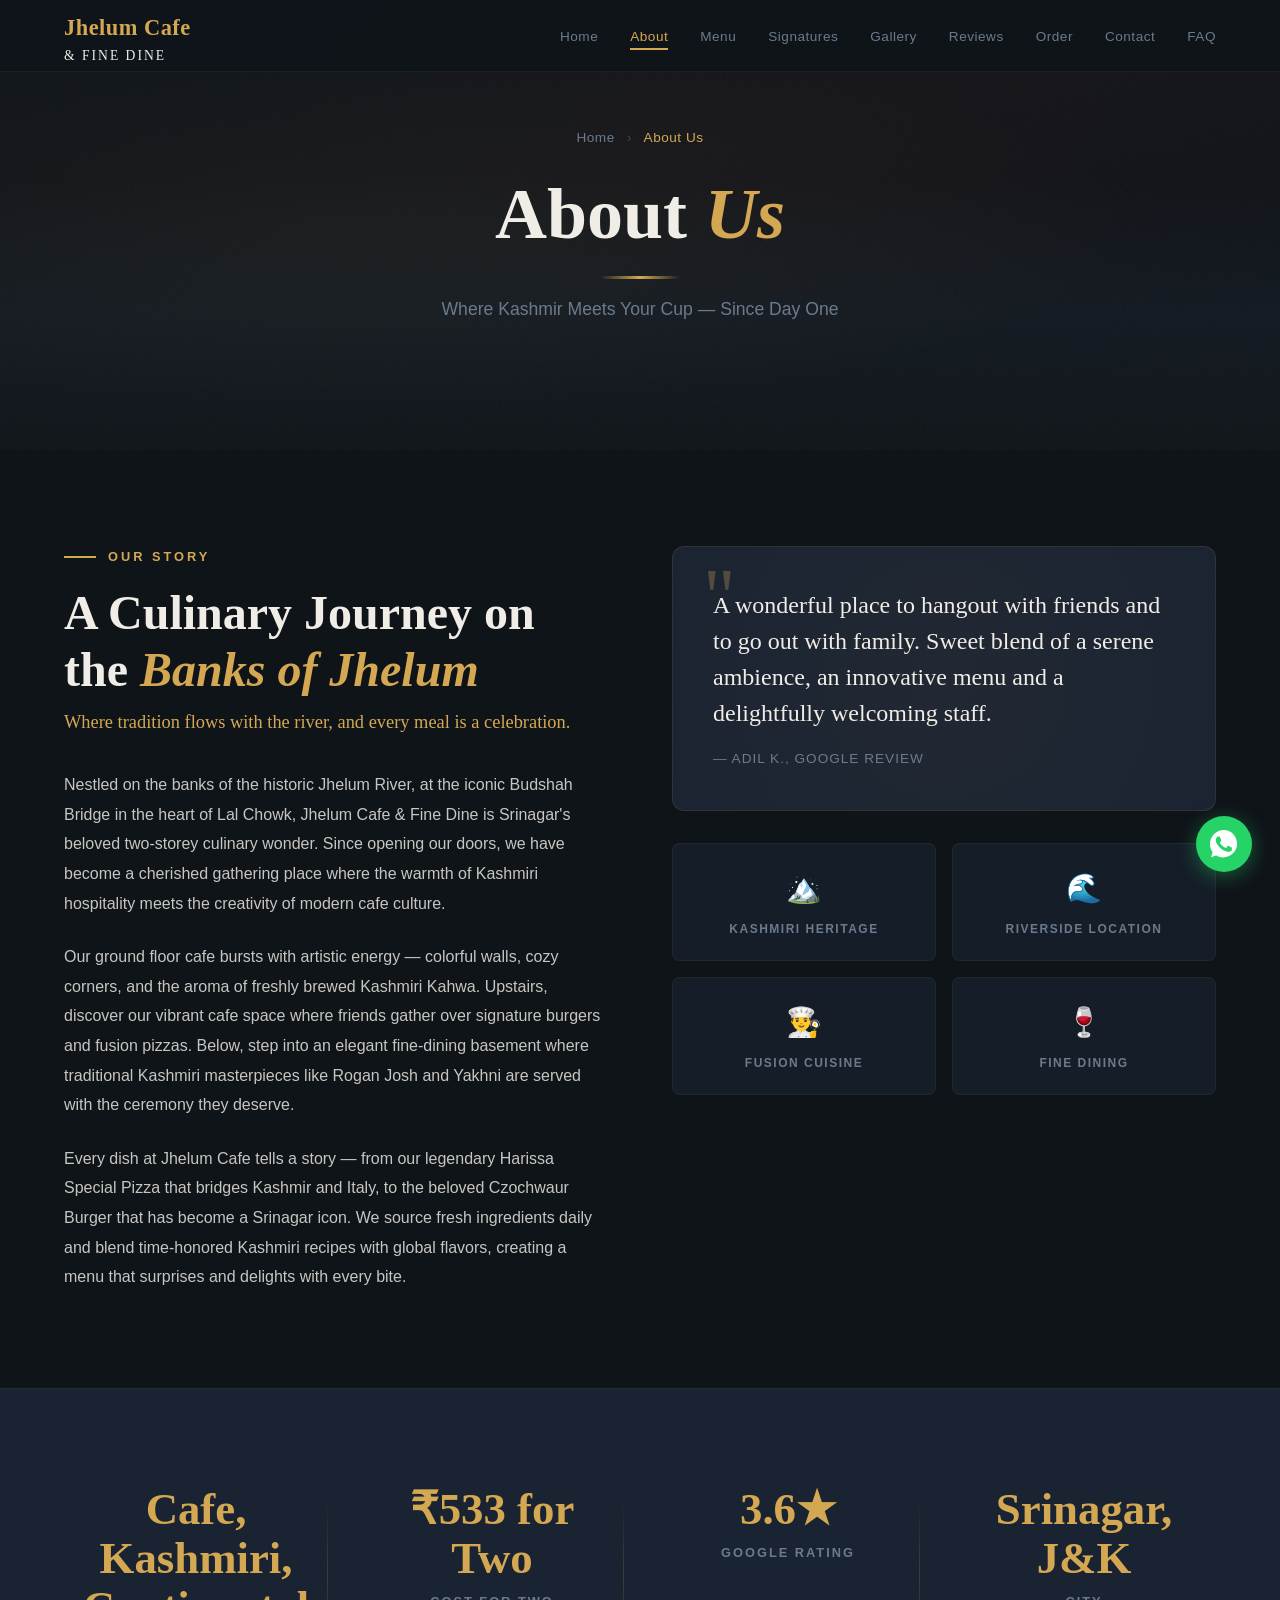
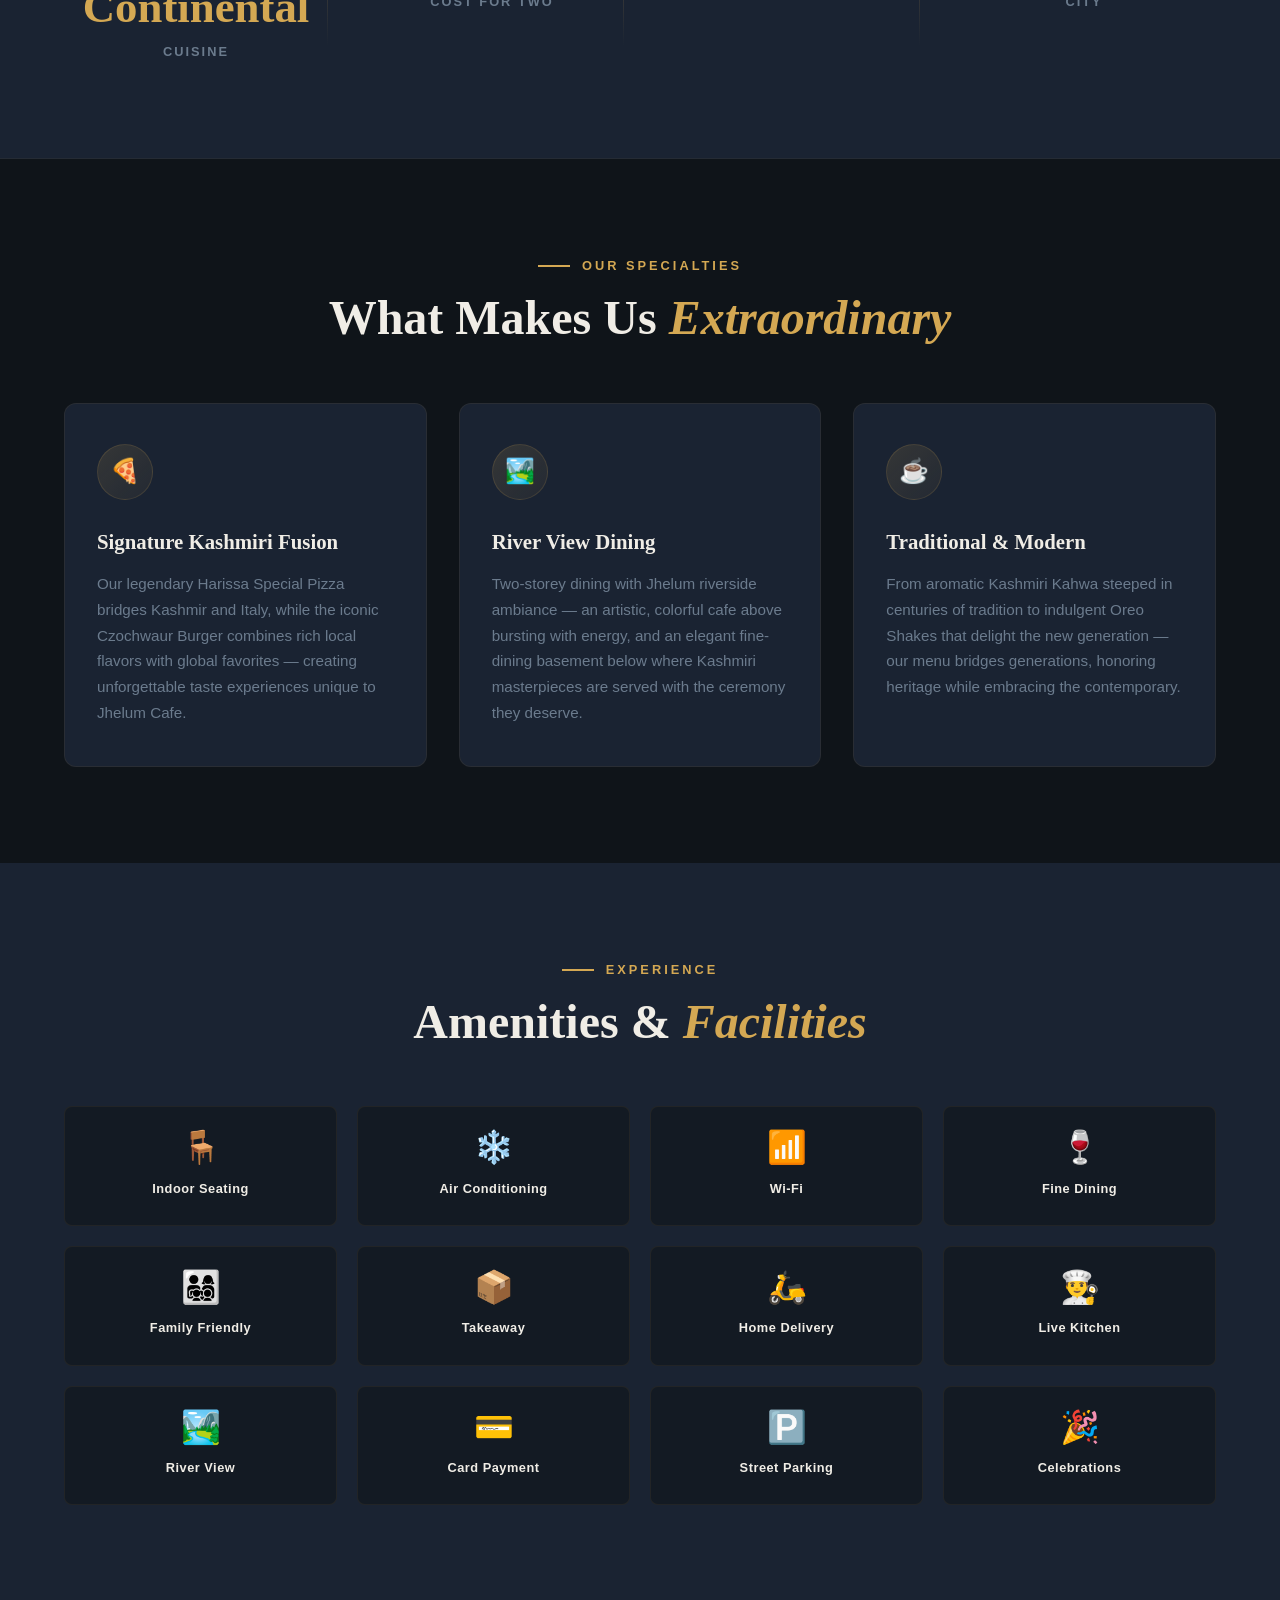
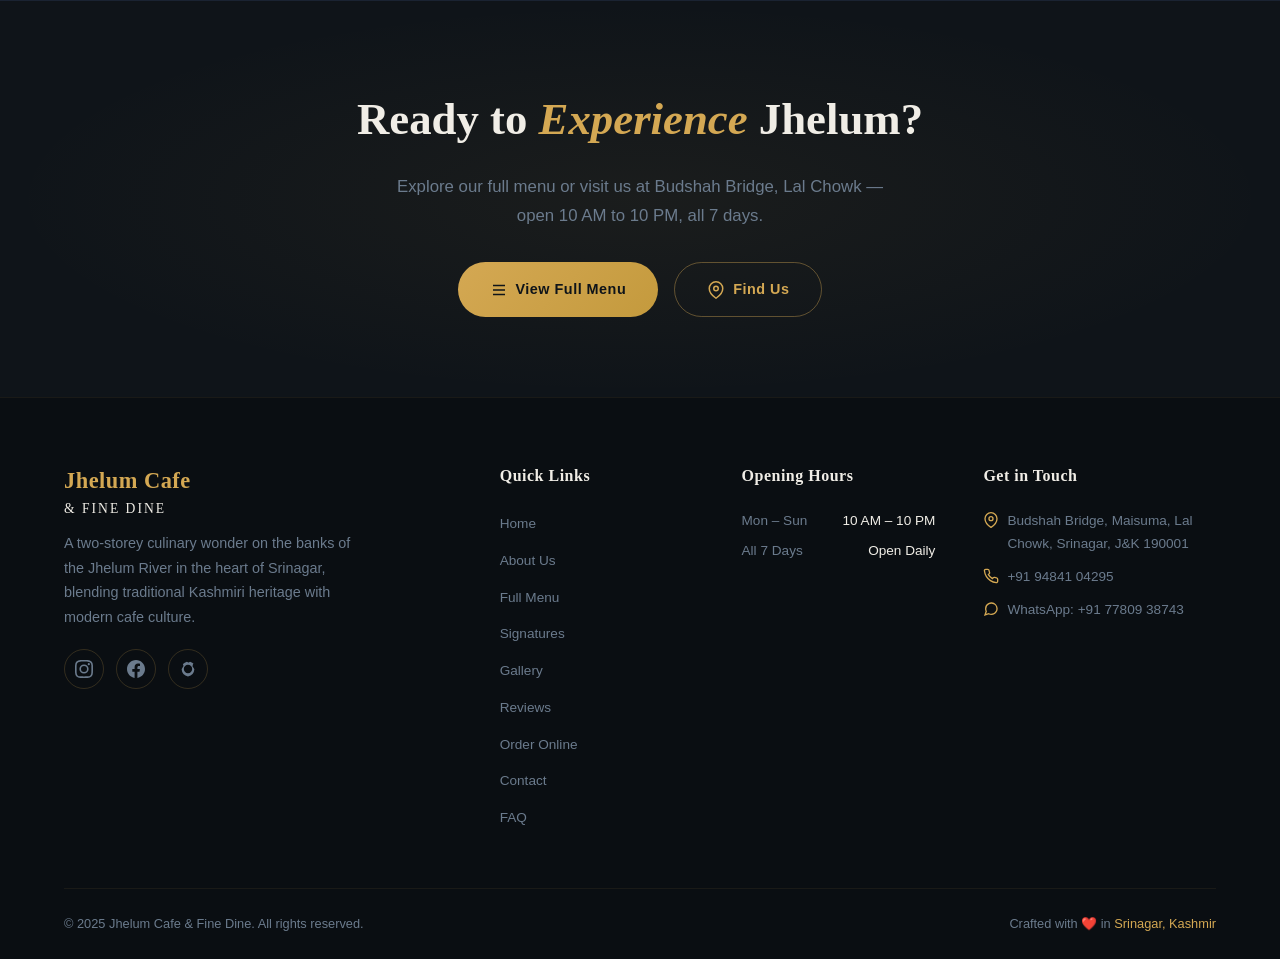
==== about.html @ 5283eeb6 "Remove wave dividers, update testimonials layout, quick info ticker, why-cards backgrounds, brand ic" ====
<!DOCTYPE html>
<html lang="en">
<head>
  <meta charset="UTF-8">
  <meta name="viewport" content="width=device-width, initial-scale=1.0">
  <title>Jhelum Cafe & Fine Dine | About Us | Srinagar</title>
  <meta name="description" content="Discover the story of Jhelum Cafe & Fine Dine — Srinagar's beloved two-storey culinary wonder at Budshah Bridge, blending Kashmiri heritage with modern cafe culture.">
  <meta property="og:title" content="Jhelum Cafe & Fine Dine | About Us | Srinagar">
  <meta property="og:description" content="Discover the story of Jhelum Cafe & Fine Dine — Srinagar's beloved two-storey culinary wonder at Budshah Bridge, blending Kashmiri heritage with modern cafe culture.">
  <meta property="og:type" content="website">
  <link rel="icon" type="image/svg+xml" href="data:image/svg+xml,<svg xmlns='http://www.w3.org/2000/svg' viewBox='0 0 100 100'><text y='.9em' font-size='90'>☕</text></svg>">

  <style>
    /* Global Mobile Scroll & Number Font Patch */
    html, body {
      overflow-x: hidden !important;
      max-width: 100% !important;
      position: relative !important;
    }
    .num-font, .price, .stats-count, .stats-number, .dish-price, .rating-badge .score, .stars, .score {
      font-family: var(--font-body) !important;
      font-variant-numeric: tabular-nums;
      font-weight: 700;
    }

    @import url('https://fonts.googleapis.com/css2?family=Playfair+Display:ital,wght@0,400;0,500;0,600;0,700;0,800;0,900;1,400;1,700&family=Inter:wght@300;400;500;600;700&display=swap');

    /* ─── CSS Variables ─── */
    :root {
      --bg: #0F1419;
      --surface: #1A2332;
      --primary: #D4A853;
      --secondary: #C0392B;
      --text: #F0EDE6;
      --muted: #6B7B8D;
      --font-display: 'Playfair Display', Georgia, serif;
      --font-body: 'Inter', -apple-system, BlinkMacSystemFont, sans-serif;
      --radius: 12px;
      --radius-sm: 8px;
      --shadow: 0 8px 32px rgba(0,0,0,0.35);
      --shadow-lg: 0 16px 64px rgba(0,0,0,0.5);
      --transition: 0.35s cubic-bezier(0.4, 0, 0.2, 1);
      --max-width: 1200px;
    }

    /* ─── Reset ─── */
    *, *::before, *::after { margin: 0; padding: 0; box-sizing: border-box; }
    html { scroll-behavior: smooth; scroll-padding-top: 80px; }
    body {
      font-family: var(--font-body);
      background: var(--bg);
      color: var(--text);
      line-height: 1.7;
      overflow-x: hidden;
      -webkit-font-smoothing: antialiased;
    }
    a { color: var(--primary); text-decoration: none; transition: color var(--transition); }
    a:hover { color: #e6bc6a; }
    img { max-width: 100%; display: block; }

    /* ─── Utility ─── */
    .container { width: 90%; max-width: var(--max-width); margin: 0 auto; }
    .section-label {
      font-family: var(--font-body);
      font-size: 0.8rem;
      font-weight: 600;
      letter-spacing: 3px;
      text-transform: uppercase;
      color: var(--primary);
      margin-bottom: 0.75rem;
      display: flex;
      align-items: center;
      gap: 12px;
    }
    .section-label::before {
      content: '';
      width: 32px;
      height: 2px;
      background: var(--primary);
    }
    .section-title {
      font-family: var(--font-display);
      font-size: clamp(2rem, 4vw, 3rem);
      font-weight: 700;
      line-height: 1.2;
      margin-bottom: 1.25rem;
      color: var(--text);
    }
    .section-title em {
      color: var(--primary);
    }

    /* ─── Scroll Animations ─── */
    .reveal {
      opacity: 0;
      transform: translateY(40px);
      transition: opacity 0.8s cubic-bezier(0.16, 1, 0.3, 1), transform 0.8s cubic-bezier(0.16, 1, 0.3, 1);
    }
    .reveal.visible {
      opacity: 1;
      transform: translateY(0);
    }
    .reveal-delay-1 { transition-delay: 0.1s; }
    .reveal-delay-2 { transition-delay: 0.2s; }
    .reveal-delay-3 { transition-delay: 0.3s; }
    .reveal-delay-4 { transition-delay: 0.4s; }

    /* ═══════════════════════════════════════════
       NAVIGATION
    ═══════════════════════════════════════════ */
    .navbar {
      position: fixed;
      top: 0;
      left: 0;
      right: 0;
      z-index: 1000;
      padding: 0 5%;
      height: 72px;
      display: flex;
      align-items: center;
      justify-content: space-between;
      background: rgba(15, 20, 25, 0.85);
      backdrop-filter: blur(20px);
      -webkit-backdrop-filter: blur(20px);
      border-bottom: 1px solid rgba(212, 168, 83, 0.08);
      transition: background var(--transition), box-shadow var(--transition);
    }
    .navbar.scrolled {
      background: rgba(15, 20, 25, 0.96);
      box-shadow: 0 4px 30px rgba(0,0,0,0.4);
    }
    .nav-logo {
      font-family: var(--font-display);
      font-size: 1.4rem;
      font-weight: 700;
      color: var(--primary);
      letter-spacing: 0.5px;
      white-space: nowrap;
    }
    .nav-logo span { color: var(--text); font-weight: 400; font-size: 0.85rem; display: block; letter-spacing: 2px; text-transform: uppercase; line-height: 1; margin-top: 2px; }
    .nav-links { display: flex; gap: 2rem; align-items: center; list-style: none; }
    .nav-links a {
      font-size: 0.85rem;
      font-weight: 500;
      color: var(--muted);
      letter-spacing: 0.5px;
      position: relative;
      padding: 4px 0;
      transition: color var(--transition);
    }
    .nav-links a::after {
      content: '';
      position: absolute;
      bottom: -2px;
      left: 0;
      width: 0%;
      height: 2px;
      background: var(--primary);
      transition: width var(--transition);
    }
    .nav-links a:hover { color: var(--text); }
    .nav-links a:hover::after { width: 100%; }
    .nav-links a.active { color: var(--primary); }
    .nav-links a.active::after { width: 100%; }

    /* Hamburger */
    .hamburger {
      display: none;
      flex-direction: column;
      gap: 5px;
      cursor: pointer;
      z-index: 1100;
      background: none;
      border: none;
      padding: 8px;
    }
    .hamburger span {
      width: 26px;
      height: 2px;
      background: var(--text);
      border-radius: 2px;
      transition: var(--transition);
      transform-origin: center;
    }
    .hamburger.open span:nth-child(1) { transform: rotate(45deg) translate(5px, 5px); }
    .hamburger.open span:nth-child(2) { opacity: 0; }
    .hamburger.open span:nth-child(3) { transform: rotate(-45deg) translate(5px, -5px); }

    /* Mobile Overlay Menu */
    .mobile-menu-overlay {
      position: fixed;
      top: 0;
      left: 0;
      width: 100%;
      height: 100%;
      background: rgba(15, 20, 25, 0.98);
      z-index: 1050;
      display: flex;
      align-items: center;
      justify-content: center;
      opacity: 0;
      visibility: hidden;
      transition: opacity 0.4s ease, visibility 0.4s ease;
    }
    .mobile-menu-overlay.open { opacity: 1; visibility: visible; }
    .mobile-menu-overlay nav { text-align: center; }
    .mobile-menu-overlay nav a {
      display: block;
      font-family: var(--font-display);
      font-size: 1.6rem;
      color: var(--muted);
      padding: 0.75rem 0;
      transition: color var(--transition), transform var(--transition);
    }
    .mobile-menu-overlay nav a:hover,
    .mobile-menu-overlay nav a.active { color: var(--primary); transform: translateX(8px); }

    @media (max-width: 1024px) {
      .nav-links { display: none; }
      .hamburger { display: flex; }
    }

    /* ═══════════════════════════════════════════
       HERO
    ═══════════════════════════════════════════ */
    .hero {
      position: relative;
      height: 50vh;
      min-height: 360px;
      display: flex;
      align-items: center;
      justify-content: center;
      text-align: center;
      overflow: hidden;
    }
    .hero::before {
      content: '';
      position: absolute;
      inset: 0;
      background:
        radial-gradient(ellipse at 30% 50%, rgba(212,168,83,0.06) 0%, transparent 60%),
        radial-gradient(ellipse at 70% 20%, rgba(192,57,43,0.04) 0%, transparent 50%),
        linear-gradient(180deg, var(--bg) 0%, #0d1117 40%, #111820 70%, var(--bg) 100%);
      z-index: 1;
    }
    /* Animated grain */
    .hero::after {
      content: '';
      position: absolute;
      inset: 0;
      background-image: url("data:image/svg+xml,%3Csvg viewBox='0 0 256 256' xmlns='http://www.w3.org/2000/svg'%3E%3Cfilter id='n'%3E%3CfeTurbulence type='fractalNoise' baseFrequency='0.9' numOctaves='4' stitchTiles='stitch'/%3E%3C/filter%3E%3Crect width='100%25' height='100%25' filter='url(%23n)' opacity='0.04'/%3E%3C/svg%3E");
      z-index: 2;
      pointer-events: none;
    }
    .hero-content {
      position: relative;
      z-index: 3;
    }
    .hero-breadcrumb {
      font-size: 0.85rem;
      color: var(--muted);
      margin-bottom: 1.5rem;
      letter-spacing: 0.5px;
    }
    .hero-breadcrumb a { color: var(--muted); }
    .hero-breadcrumb a:hover { color: var(--primary); }
    .hero-breadcrumb .sep { margin: 0 0.5rem; color: rgba(107,123,141,0.5); }
    .hero-breadcrumb .current { color: var(--primary); }
    .hero h1 {
      font-family: var(--font-display);
      font-size: clamp(2.5rem, 6vw, 4.5rem);
      font-weight: 700;
      line-height: 1.15;
      margin-bottom: 1rem;
    }
    .hero h1 em {
      color: var(--primary);
    }
    .hero-sub {
      font-size: 1.1rem;
      color: var(--muted);
      max-width: 540px;
      margin: 0 auto;
      font-weight: 300;
    }
    /* Decorative gold line under hero heading */
    .hero-line {
      width: 80px;
      height: 3px;
      background: linear-gradient(90deg, transparent, var(--primary), transparent);
      margin: 1.25rem auto 1rem;
      border-radius: 2px;
    }

    /* ═══════════════════════════════════════════
       WAVE DIVIDER
    ═══════════════════════════════════════════ */
    

    /* ═══════════════════════════════════════════
       OUR STORY
    ═══════════════════════════════════════════ */
    .story-section {
      padding: 6rem 0;
      background: var(--bg);
    }
    .story-grid {
      display: grid;
      grid-template-columns: 1fr 1fr;
      gap: 4rem;
      align-items: start;
    }
    .story-left { position: relative; }
    .story-left .section-label { margin-bottom: 1rem; }
    .story-left .section-title { margin-bottom: 0.5rem; }
    .story-tagline {
      font-family: var(--font-display);
      font-size: 1.15rem;
      color: var(--primary);
      margin-bottom: 2rem;
      opacity: 0.9;
    }
    .story-paragraphs p {
      color: rgba(240, 237, 230, 0.82);
      font-size: 1rem;
      line-height: 1.85;
      margin-bottom: 1.5rem;
    }
    .story-paragraphs p:last-child { margin-bottom: 0; }
    .story-right {
      position: relative;
    }
    .story-visual {
      background: var(--surface);
      border-radius: var(--radius);
      padding: 2.5rem;
      border: 1px solid rgba(212,168,83,0.12);
      position: relative;
      overflow: hidden;
    }
    .story-visual::before {
      content: '';
      position: absolute;
      top: -50%;
      right: -50%;
      width: 200%;
      height: 200%;
      background: radial-gradient(circle, rgba(212,168,83,0.04) 0%, transparent 60%);
      pointer-events: none;
    }
    .story-visual-quote {
      font-family: var(--font-display);
      font-size: 1.5rem;
      line-height: 1.5;
      color: var(--text);
      position: relative;
      z-index: 1;
      margin-bottom: 1rem;
    }
    .story-visual-quote::before {
      content: '"';
      font-family: var(--font-display);
      font-size: 5rem;
      color: var(--primary);
      opacity: 0.3;
      position: absolute;
      top: -30px;
      left: -10px;
      line-height: 1;
    }
    .story-visual-attr {
      font-size: 0.85rem;
      color: var(--muted);
      letter-spacing: 1px;
      text-transform: uppercase;
      position: relative;
      z-index: 1;
    }
    /* Floating decorative elements */
    .story-deco {
      width: 100%;
      margin-top: 2rem;
      display: grid;
      grid-template-columns: 1fr 1fr;
      gap: 1rem;
    }
    .story-deco-card {
      background: rgba(26,35,50,0.6);
      border: 1px solid rgba(212,168,83,0.08);
      border-radius: var(--radius-sm);
      padding: 1.25rem;
      text-align: center;
      transition: border-color var(--transition), transform var(--transition);
    }
    .story-deco-card:hover {
      border-color: rgba(212,168,83,0.25);
      transform: translateY(-3px);
    }
    .story-deco-card .icon { font-size: 1.8rem; margin-bottom: 0.4rem; }
    .story-deco-card .label {
      font-size: 0.75rem;
      color: var(--muted);
      text-transform: uppercase;
      letter-spacing: 1.5px;
      font-weight: 600;
    }

    @media (max-width: 768px) {
      .story-grid { grid-template-columns: 1fr; gap: 2.5rem; }
    }

    /* ═══════════════════════════════════════════
       STATS ROW
    ═══════════════════════════════════════════ */
    .stats-section {
      padding: 4rem 0;
      background: var(--surface);
      border-top: 1px solid rgba(212,168,83,0.06);
      border-bottom: 1px solid rgba(212,168,83,0.06);
    }
    .stats-grid {
      display: grid;
      grid-template-columns: repeat(4, 1fr);
      gap: 2rem;
    }
    .stat-card {
      text-align: center;
      padding: 2rem 1rem;
      position: relative;
    }
    .stat-card:not(:last-child)::after {
      content: '';
      position: absolute;
      right: 0;
      top: 20%;
      height: 60%;
      width: 1px;
      background: linear-gradient(180deg, transparent, rgba(212,168,83,0.2), transparent);
    }
    .stat-value {
      font-family: var(--font-display);
      font-size: clamp(2rem, 4vw, 2.8rem);
      font-weight: 700;
      color: var(--primary);
      line-height: 1.1;
      margin-bottom: 0.5rem;
    }
    .stat-label {
      font-size: 0.8rem;
      color: var(--muted);
      text-transform: uppercase;
      letter-spacing: 2px;
      font-weight: 600;
    }

    @media (max-width: 768px) {
      .stats-grid { grid-template-columns: repeat(2, 1fr); gap: 1.5rem; }
      .stat-card:nth-child(2)::after { display: none; }
      .stat-card:nth-child(even)::after { display: none; }
    }
    @media (max-width: 400px) {
      .stats-grid { grid-template-columns: 1fr 1fr; }
    }

    /* ═══════════════════════════════════════════
       SPECIALTIES
    ═══════════════════════════════════════════ */
    .specialties-section {
      padding: 6rem 0;
      background: var(--bg);
    }
    .specialties-header {
      text-align: center;
      margin-bottom: 3.5rem;
    }
    .specialties-grid {
      display: grid;
      grid-template-columns: repeat(3, 1fr);
      gap: 2rem;
    }
    .specialty-card {
      background: var(--surface);
      border: 1px solid rgba(212,168,83,0.08);
      border-radius: var(--radius);
      padding: 2.5rem 2rem;
      position: relative;
      overflow: hidden;
      transition: transform var(--transition), border-color var(--transition), box-shadow var(--transition);
    }
    .specialty-card::before {
      content: '';
      position: absolute;
      top: 0;
      left: 0;
      right: 0;
      height: 3px;
      background: linear-gradient(90deg, var(--primary), var(--secondary));
      opacity: 0;
      transition: opacity var(--transition);
    }
    .specialty-card:hover {
      transform: translateY(-6px);
      border-color: rgba(212,168,83,0.2);
      box-shadow: var(--shadow);
    }
    .specialty-card:hover::before { opacity: 1; }
    .specialty-icon {
      width: 56px;
      height: 56px;
      border-radius: 50%;
      background: linear-gradient(135deg, rgba(212,168,83,0.15), rgba(212,168,83,0.05));
      display: flex;
      align-items: center;
      justify-content: center;
      font-size: 1.5rem;
      margin-bottom: 1.5rem;
      border: 1px solid rgba(212,168,83,0.15);
    }
    .specialty-card h3 {
      font-family: var(--font-display);
      font-size: 1.3rem;
      font-weight: 600;
      margin-bottom: 0.75rem;
      color: var(--text);
    }
    .specialty-card p {
      font-size: 0.95rem;
      color: var(--muted);
      line-height: 1.7;
    }

    @media (max-width: 768px) {
      .specialties-grid { grid-template-columns: 1fr; gap: 1.5rem; }
    }

    /* ═══════════════════════════════════════════
       AMENITIES
    ═══════════════════════════════════════════ */
    .amenities-section {
      padding: 6rem 0;
      background: var(--surface);
    }
    .amenities-header {
      text-align: center;
      margin-bottom: 3.5rem;
    }
    .amenities-grid {
      display: grid;
      grid-template-columns: repeat(4, 1fr);
      gap: 1.25rem;
    }
    .amenity-tile {
      background: rgba(15, 20, 25, 0.6);
      border: 1px solid rgba(212,168,83,0.08);
      border-radius: var(--radius-sm);
      padding: 1.5rem 1rem;
      text-align: center;
      transition: transform var(--transition), border-color var(--transition), background var(--transition);
      cursor: default;
    }
    .amenity-tile:hover {
      transform: translateY(-4px);
      border-color: rgba(212,168,83,0.25);
      background: rgba(15, 20, 25, 0.85);
    }
    .amenity-icon {
      font-size: 2rem;
      margin-bottom: 0.65rem;
      display: block;
      line-height: 1;
    }
    .amenity-label {
      font-size: 0.8rem;
      font-weight: 600;
      color: var(--text);
      letter-spacing: 0.5px;
    }

    @media (max-width: 768px) {
      .amenities-grid { grid-template-columns: repeat(3, 1fr); gap: 1rem; }
    }
    @media (max-width: 480px) {
      .amenities-grid { grid-template-columns: repeat(2, 1fr); }
    }

    /* ═══════════════════════════════════════════
       CTA BANNER
    ═══════════════════════════════════════════ */
    .cta-section {
      padding: 5rem 0;
      background: var(--bg);
      text-align: center;
      position: relative;
      overflow: hidden;
    }
    .cta-section::before {
      content: '';
      position: absolute;
      inset: 0;
      background: radial-gradient(ellipse at center, rgba(212,168,83,0.06), transparent 70%);
      pointer-events: none;
    }
    .cta-content {
      position: relative;
      z-index: 1;
    }
    .cta-content h2 {
      font-family: var(--font-display);
      font-size: clamp(1.8rem, 4vw, 2.8rem);
      font-weight: 700;
      margin-bottom: 1rem;
    }
    .cta-content h2 em { color: var(--primary); }
    .cta-content p {
      color: var(--muted);
      font-size: 1.05rem;
      max-width: 520px;
      margin: 0 auto 2rem;
    }
    .cta-buttons { display: flex; gap: 1rem; justify-content: center; flex-wrap: wrap; }
    .btn {
      display: inline-flex;
      align-items: center;
      gap: 8px;
      padding: 14px 32px;
      border-radius: 60px;
      font-family: var(--font-body);
      font-size: 0.9rem;
      font-weight: 600;
      letter-spacing: 0.5px;
      cursor: pointer;
      border: none;
      transition: all var(--transition);
      text-decoration: none;
    }
    .btn-primary {
      background: linear-gradient(135deg, var(--primary), #c49a3d);
      color: var(--bg);
    }
    .btn-primary:hover {
      transform: translateY(-2px);
      box-shadow: 0 8px 25px rgba(212,168,83,0.35);
      color: var(--bg);
    }
    .btn-outline {
      background: transparent;
      color: var(--primary);
      border: 1.5px solid rgba(212,168,83,0.4);
    }
    .btn-outline:hover {
      background: rgba(212,168,83,0.1);
      border-color: var(--primary);
      transform: translateY(-2px);
    }

    /* ═══════════════════════════════════════════
       FOOTER
    ═══════════════════════════════════════════ */
    .footer {
      background: #0a0e12;
      border-top: 1px solid rgba(212,168,83,0.08);
      padding: 4rem 0 1.5rem;
    }
    .footer-grid {
      display: grid;
      grid-template-columns: 2fr 1fr 1fr 1.2fr;
      gap: 3rem;
      margin-bottom: 3rem;
    }
    .footer-brand .nav-logo { margin-bottom: 1rem; display: inline-block; }
    .footer-brand p {
      font-size: 0.9rem;
      color: var(--muted);
      line-height: 1.7;
      max-width: 300px;
      margin-bottom: 1.25rem;
    }
    .footer-socials { display: flex; gap: 0.75rem; }
    .footer-socials a {
      width: 40px;
      height: 40px;
      border-radius: 50%;
      border: 1px solid rgba(212,168,83,0.2);
      display: flex;
      align-items: center;
      justify-content: center;
      color: var(--muted);
      font-size: 1.1rem;
      transition: all var(--transition);
    }
    .footer-socials a:hover {
      background: var(--primary);
      color: var(--bg);
      border-color: var(--primary);
      transform: translateY(-3px);
    }
    .footer h4 {
      font-family: var(--font-display);
      font-size: 1rem;
      font-weight: 600;
      margin-bottom: 1.25rem;
      color: var(--text);
      letter-spacing: 0.5px;
    }
    .footer-links { list-style: none; }
    .footer-links li { margin-bottom: 0.6rem; }
    .footer-links a {
      font-size: 0.85rem;
      color: var(--muted);
      transition: color var(--transition), transform var(--transition);
      display: inline-block;
    }
    .footer-links a:hover { color: var(--primary); transform: translateX(4px); }
    .footer-hours li {
      font-size: 0.85rem;
      color: var(--muted);
      margin-bottom: 0.4rem;
      display: flex;
      justify-content: space-between;
    }
    .footer-hours li span:last-child { color: var(--text); }
    .footer-contact-info p {
      font-size: 0.85rem;
      color: var(--muted);
      margin-bottom: 0.6rem;
      display: flex;
      align-items: flex-start;
      gap: 8px;
    }
    .footer-contact-info p svg { flex-shrink: 0; margin-top: 3px; }
    .footer-bottom {
      border-top: 1px solid rgba(212,168,83,0.08);
      padding-top: 1.5rem;
      display: flex;
      align-items: center;
      justify-content: space-between;
      flex-wrap: wrap;
      gap: 1rem;
    }
    .footer-bottom p {
      font-size: 0.8rem;
      color: var(--muted);
    }
    .footer-bottom p a { color: var(--primary); }

    @media (max-width: 768px) {
      .footer-grid { grid-template-columns: 1fr 1fr; }
    }
    @media (max-width: 480px) {
      .footer-grid { grid-template-columns: 1fr; }
    }

    /* ═══════════════════════════════════════════
       FLOATING ELEMENTS
    ═══════════════════════════════════════════ */
    /* WhatsApp */
    .whatsapp-float {
      position: fixed;
      bottom: 28px;
      right: 28px;
      z-index: 900;
      width: 56px;
      height: 56px;
      border-radius: 50%;
      background: #25D366;
      display: flex;
      align-items: center;
      justify-content: center;
      box-shadow: 0 4px 20px rgba(37,211,102,0.4);
      transition: transform var(--transition), box-shadow var(--transition);
      animation: waPulse 2s infinite;
    }
    .whatsapp-float:hover {
      transform: scale(1.1);
      box-shadow: 0 6px 30px rgba(37,211,102,0.5);
    }
    .whatsapp-float svg { width: 28px; height: 28px; fill: #fff; }
    @keyframes waPulse {
      0%, 100% { box-shadow: 0 4px 20px rgba(37,211,102,0.4); }
      50% { box-shadow: 0 4px 20px rgba(37,211,102,0.4), 0 0 0 12px rgba(37,211,102,0.1); }
    }

    /* Back to Top */
    .back-to-top {
      position: fixed;
      bottom: 28px;
      left: 28px;
      z-index: 900;
      width: 48px;
      height: 48px;
      border-radius: 50%;
      background: var(--primary);
      color: var(--bg);
      display: flex;
      align-items: center;
      justify-content: center;
      cursor: pointer;
      border: none;
      box-shadow: 0 4px 16px rgba(212,168,83,0.3);
      opacity: 0;
      visibility: hidden;
      transform: translateY(20px);
      transition: all var(--transition);
    }
    .back-to-top.show {
      opacity: 1;
      visibility: visible;
      transform: translateY(0);
    }
    .back-to-top:hover {
      transform: translateY(-3px);
      box-shadow: 0 6px 24px rgba(212,168,83,0.45);
    }

    /* ═══════════════════════════════════════════
       MOBILE BOTTOM NAV
    ═══════════════════════════════════════════ */
    .mobile-bottom-nav {
      display: none;
      position: fixed;
      bottom: 0;
      left: 0;
      right: 0;
      z-index: 950;
      background: rgba(10, 14, 18, 0.97);
      backdrop-filter: blur(20px);
      -webkit-backdrop-filter: blur(20px);
      border-top: 1px solid rgba(212,168,83,0.1);
      padding: 8px 0 calc(8px + env(safe-area-inset-bottom));
    }
    .mobile-bottom-nav ul {
      display: flex;
      justify-content: space-around;
      align-items: center;
      list-style: none;
    }
    .mobile-bottom-nav a {
      display: flex;
      flex-direction: column;
      align-items: center;
      gap: 3px;
      font-size: 0.65rem;
      font-weight: 600;
      color: var(--muted);
      text-transform: uppercase;
      letter-spacing: 0.5px;
      padding: 4px 8px;
      transition: color var(--transition);
    }
    .mobile-bottom-nav a svg { width: 22px; height: 22px; }
    .mobile-bottom-nav a:hover,
    .mobile-bottom-nav a.active { color: var(--primary); }

    @media (max-width: 768px) {
      .mobile-bottom-nav { display: block; }
      .whatsapp-float { bottom: 85px; right: 20px; width: 50px; height: 50px; }
      .back-to-top { bottom: 85px; left: 20px; width: 42px; height: 42px; }
      body { padding-bottom: 70px; }
      .footer { padding-bottom: 5rem; }
    }

    /* ═══════════════════════════════════════════
       COUNTER ANIMATION
    ═══════════════════════════════════════════ */
    .stat-value[data-animated="true"] {
      transition: none;
    }
  </style>
</head>
<body>

  <!-- ═══ NAVBAR ═══ -->
  <header class="navbar" id="navbar">
    <a href="index.html" class="nav-logo">
      Jhelum Cafe
      <span>& Fine Dine</span>
    </a>
    <ul class="nav-links">
      <li><a href="index.html">Home</a></li>
      <li><a href="about.html" class="active">About</a></li>
      <li><a href="menu.html">Menu</a></li>
      <li><a href="signatures.html">Signatures</a></li>
      <li><a href="gallery.html">Gallery</a></li>
      <li><a href="reviews.html">Reviews</a></li>
      <li><a href="order.html">Order</a></li>
      <li><a href="contact.html">Contact</a></li>
      <li><a href="faq.html">FAQ</a></li>
    </ul>
    <button class="hamburger" id="hamburger" aria-label="Toggle menu">
      <span></span><span></span><span></span>
    </button>
  </header>

  <!-- ═══ MOBILE OVERLAY MENU ═══ -->
  <div class="mobile-menu-overlay" id="mobileMenu">
    <nav>
      <a href="index.html">Home</a>
      <a href="about.html" class="active">About</a>
      <a href="menu.html">Menu</a>
      <a href="signatures.html">Signatures</a>
      <a href="gallery.html">Gallery</a>
      <a href="reviews.html">Reviews</a>
      <a href="order.html">Order</a>
      <a href="contact.html">Contact</a>
      <a href="faq.html">FAQ</a>
    </nav>
  </div>

  <!-- ═══ HERO ═══ -->
  <section class="hero">
    <div class="hero-content">
      <nav class="hero-breadcrumb">
        <a href="index.html">Home</a>
        <span class="sep">›</span>
        <span class="current">About Us</span>
      </nav>
      <h1 class="reveal">About <em>Us</em></h1>
      <div class="hero-line reveal reveal-delay-1"></div>
      <p class="hero-sub reveal reveal-delay-2">Where Kashmir Meets Your Cup — Since Day One</p>
    </div>
  </section>

  <!-- ═══ WAVE DIVIDER ═══ -->
  

  <!-- ═══ OUR STORY ═══ -->
  <section class="story-section">
    <div class="container">
      <div class="story-grid">
        <div class="story-left">
          <div class="section-label reveal">Our Story</div>
          <h2 class="section-title reveal reveal-delay-1">A Culinary Journey on the <em>Banks of Jhelum</em></h2>
          <p class="story-tagline reveal reveal-delay-2">Where tradition flows with the river, and every meal is a celebration.</p>
          <div class="story-paragraphs">
            <p class="reveal reveal-delay-2">Nestled on the banks of the historic Jhelum River, at the iconic Budshah Bridge in the heart of Lal Chowk, Jhelum Cafe & Fine Dine is Srinagar's beloved two-storey culinary wonder. Since opening our doors, we have become a cherished gathering place where the warmth of Kashmiri hospitality meets the creativity of modern cafe culture.</p>
            <p class="reveal reveal-delay-3">Our ground floor cafe bursts with artistic energy — colorful walls, cozy corners, and the aroma of freshly brewed Kashmiri Kahwa. Upstairs, discover our vibrant cafe space where friends gather over signature burgers and fusion pizzas. Below, step into an elegant fine-dining basement where traditional Kashmiri masterpieces like Rogan Josh and Yakhni are served with the ceremony they deserve.</p>
            <p class="reveal reveal-delay-4">Every dish at Jhelum Cafe tells a story — from our legendary Harissa Special Pizza that bridges Kashmir and Italy, to the beloved Czochwaur Burger that has become a Srinagar icon. We source fresh ingredients daily and blend time-honored Kashmiri recipes with global flavors, creating a menu that surprises and delights with every bite.</p>
          </div>
        </div>
        <div class="story-right">
          <div class="story-visual reveal">
            <p class="story-visual-quote">A wonderful place to hangout with friends and to go out with family. Sweet blend of a serene ambience, an innovative menu and a delightfully welcoming staff.</p>
            <p class="story-visual-attr">— Adil K., Google Review</p>
          </div>
          <div class="story-deco reveal reveal-delay-2">
            <div class="story-deco-card">
              <div class="icon">🏔️</div>
              <div class="label">Kashmiri Heritage</div>
            </div>
            <div class="story-deco-card">
              <div class="icon">🌊</div>
              <div class="label">Riverside Location</div>
            </div>
            <div class="story-deco-card">
              <div class="icon">👨‍🍳</div>
              <div class="label">Fusion Cuisine</div>
            </div>
            <div class="story-deco-card">
              <div class="icon">🍷</div>
              <div class="label">Fine Dining</div>
            </div>
          </div>
        </div>
      </div>
    </div>
  </section>

  <!-- ═══ WAVE DIVIDER ═══ -->
  

  <!-- ═══ STATS ═══ -->
  <section class="stats-section">
    <div class="container">
      <div class="stats-grid">
        <div class="stat-card reveal">
          <div class="stat-value" data-target="cuisine">Cafe, Kashmiri, Continental</div>
          <div class="stat-label">Cuisine</div>
        </div>
        <div class="stat-card reveal reveal-delay-1">
          <div class="stat-value" data-target="600" data-prefix="₹" data-suffix=" for Two">₹600 for Two</div>
          <div class="stat-label">Cost for Two</div>
        </div>
        <div class="stat-card reveal reveal-delay-2">
          <div class="stat-value" data-target="4.0" data-suffix="★">4.0★</div>
          <div class="stat-label">Google Rating</div>
        </div>
        <div class="stat-card reveal reveal-delay-3">
          <div class="stat-value" data-target="location">Srinagar, J&K</div>
          <div class="stat-label">City</div>
        </div>
      </div>
    </div>
  </section>

  <!-- ═══ WAVE DIVIDER ═══ -->
  

  <!-- ═══ SPECIALTIES ═══ -->
  <section class="specialties-section">
    <div class="container">
      <div class="specialties-header">
        <div class="section-label reveal" style="justify-content:center;">Our Specialties</div>
        <h2 class="section-title reveal reveal-delay-1">What Makes Us <em>Extraordinary</em></h2>
      </div>
      <div class="specialties-grid">
        <div class="specialty-card reveal">
          <div class="specialty-icon">🍕</div>
          <h3>Signature Kashmiri Fusion</h3>
          <p>Our legendary Harissa Special Pizza bridges Kashmir and Italy, while the iconic Czochwaur Burger combines rich local flavors with global favorites — creating unforgettable taste experiences unique to Jhelum Cafe.</p>
        </div>
        <div class="specialty-card reveal reveal-delay-1">
          <div class="specialty-icon">🏞️</div>
          <h3>River View Dining</h3>
          <p>Two-storey dining with Jhelum riverside ambiance — an artistic, colorful cafe above bursting with energy, and an elegant fine-dining basement below where Kashmiri masterpieces are served with the ceremony they deserve.</p>
        </div>
        <div class="specialty-card reveal reveal-delay-2">
          <div class="specialty-icon">☕</div>
          <h3>Traditional & Modern</h3>
          <p>From aromatic Kashmiri Kahwa steeped in centuries of tradition to indulgent Oreo Shakes that delight the new generation — our menu bridges generations, honoring heritage while embracing the contemporary.</p>
        </div>
      </div>
    </div>
  </section>

  <!-- ═══ WAVE DIVIDER ═══ -->
  

  <!-- ═══ AMENITIES ═══ -->
  <section class="amenities-section">
    <div class="container">
      <div class="amenities-header">
        <div class="section-label reveal" style="justify-content:center;">Experience</div>
        <h2 class="section-title reveal reveal-delay-1">Amenities & <em>Facilities</em></h2>
      </div>
      <div class="amenities-grid">
        <div class="amenity-tile reveal">
          <span class="amenity-icon">🪑</span>
          <span class="amenity-label">Indoor Seating</span>
        </div>
        <div class="amenity-tile reveal reveal-delay-1">
          <span class="amenity-icon">❄️</span>
          <span class="amenity-label">Air Conditioning</span>
        </div>
        <div class="amenity-tile reveal reveal-delay-2">
          <span class="amenity-icon">📶</span>
          <span class="amenity-label">Wi-Fi</span>
        </div>
        <div class="amenity-tile reveal reveal-delay-3">
          <span class="amenity-icon">🍷</span>
          <span class="amenity-label">Fine Dining</span>
        </div>
        <div class="amenity-tile reveal">
          <span class="amenity-icon">👨‍👩‍👧‍👦</span>
          <span class="amenity-label">Family Friendly</span>
        </div>
        <div class="amenity-tile reveal reveal-delay-1">
          <span class="amenity-icon">📦</span>
          <span class="amenity-label">Takeaway</span>
        </div>
        <div class="amenity-tile reveal reveal-delay-2">
          <span class="amenity-icon">🛵</span>
          <span class="amenity-label">Home Delivery</span>
        </div>
        <div class="amenity-tile reveal reveal-delay-3">
          <span class="amenity-icon">👨‍🍳</span>
          <span class="amenity-label">Live Kitchen</span>
        </div>
        <div class="amenity-tile reveal">
          <span class="amenity-icon">🏞️</span>
          <span class="amenity-label">River View</span>
        </div>
        <div class="amenity-tile reveal reveal-delay-1">
          <span class="amenity-icon">💳</span>
          <span class="amenity-label">Card Payment</span>
        </div>
        <div class="amenity-tile reveal reveal-delay-2">
          <span class="amenity-icon">🅿️</span>
          <span class="amenity-label">Street Parking</span>
        </div>
        <div class="amenity-tile reveal reveal-delay-3">
          <span class="amenity-icon">🎉</span>
          <span class="amenity-label">Celebrations</span>
        </div>
      </div>
    </div>
  </section>

  <!-- ═══ WAVE DIVIDER ═══ -->
  

  <!-- ═══ CTA BANNER ═══ -->
  <section class="cta-section">
    <div class="container cta-content">
      <h2 class="reveal">Ready to <em>Experience</em> Jhelum?</h2>
      <p class="reveal reveal-delay-1">Explore our full menu or visit us at Budshah Bridge, Lal Chowk — open 10 AM to 10 PM, all 7 days.</p>
      <div class="cta-buttons reveal reveal-delay-2">
        <a href="menu.html" class="btn btn-primary">
          <svg width="18" height="18" fill="none" stroke="currentColor" stroke-width="2" viewBox="0 0 24 24"><path d="M4 6h16M4 12h16M4 18h16"/></svg>
          View Full Menu
        </a>
        <a href="contact.html" class="btn btn-outline">
          <svg width="18" height="18" fill="none" stroke="currentColor" stroke-width="2" viewBox="0 0 24 24"><path d="M21 10c0 7-9 13-9 13s-9-6-9-13a9 9 0 0118 0z"/><circle cx="12" cy="10" r="3"/></svg>
          Find Us
        </a>
      </div>
    </div>
  </section>

  <!-- ═══ FOOTER ═══ -->
  <footer class="footer">
    <div class="container">
      <div class="footer-grid">
        <!-- Brand -->
        <div class="footer-brand">
          <a href="index.html" class="nav-logo">
            Jhelum Cafe
            <span>& Fine Dine</span>
          </a>
          <p>A two-storey culinary wonder on the banks of the Jhelum River in the heart of Srinagar, blending traditional Kashmiri heritage with modern cafe culture.</p>
          <div class="footer-socials">
            <a href="https://www.instagram.com/jhelumcafe/" target="_blank" rel="noopener" aria-label="Instagram">
              <svg width="18" height="18" fill="currentColor" viewBox="0 0 24 24"><path d="M12 2.163c3.204 0 3.584.012 4.85.07 3.252.148 4.771 1.691 4.919 4.919.058 1.265.069 1.645.069 4.849 0 3.205-.012 3.584-.069 4.849-.149 3.225-1.664 4.771-4.919 4.919-1.266.058-1.644.07-4.85.07-3.204 0-3.584-.012-4.849-.07-3.26-.149-4.771-1.699-4.919-4.92-.058-1.265-.07-1.644-.07-4.849 0-3.204.013-3.583.07-4.849.149-3.227 1.664-4.771 4.919-4.919 1.266-.057 1.645-.069 4.849-.069zM12 0C8.741 0 8.333.014 7.053.072 2.695.272.273 2.69.073 7.052.014 8.333 0 8.741 0 12c0 3.259.014 3.668.072 4.948.2 4.358 2.618 6.78 6.98 6.98C8.333 23.986 8.741 24 12 24c3.259 0 3.668-.014 4.948-.072 4.354-.2 6.782-2.618 6.979-6.98.059-1.28.073-1.689.073-4.948 0-3.259-.014-3.667-.072-4.947-.196-4.354-2.617-6.78-6.979-6.98C15.668.014 15.259 0 12 0zm0 5.838a6.162 6.162 0 100 12.324 6.162 6.162 0 000-12.324zM12 16a4 4 0 110-8 4 4 0 010 8zm6.406-11.845a1.44 1.44 0 100 2.881 1.44 1.44 0 000-2.881z"/></svg>
            </a>
            <a href="https://www.facebook.com/jhelumcafe" target="_blank" rel="noopener" aria-label="Facebook">
              <svg width="18" height="18" fill="currentColor" viewBox="0 0 24 24"><path d="M24 12.073c0-6.627-5.373-12-12-12s-12 5.373-12 12c0 5.99 4.388 10.954 10.125 11.854v-8.385H7.078v-3.47h3.047V9.43c0-3.007 1.792-4.669 4.533-4.669 1.312 0 2.686.235 2.686.235v2.953H15.83c-1.491 0-1.956.925-1.956 1.874v2.25h3.328l-.532 3.47h-2.796v8.385C19.612 23.027 24 18.062 24 12.073z"/></svg>
            </a>
            <a href="https://www.zomato.com/srinagar/jhelum-cafe-fine-dine-lal-chowk/order" target="_blank" rel="noopener" aria-label="Zomato">
              <svg width="18" height="18" fill="currentColor" viewBox="0 0 24 24"><path d="M19.54 5.08a10.61 10.61 0 0 0-4.07-2.5 2 2 0 0 0-1.89.28l-.63.47a.5.5 0 0 1-.6 0l-.63-.47a2 2 0 0 0-1.89-.28 10.61 10.61 0 0 0-4.07 2.5 1.5 1.5 0 0 0-.25 1.72l.47.78a.5.5 0 0 1 0 .52L3.5 12.27A10.84 10.84 0 0 0 12 22a10.84 10.84 0 0 0 8.5-9.73l-2.48-4.07a.5.5 0 0 1 0-.52l.47-.78a1.5 1.5 0 0 0-.25-1.72zm-7.54 12.5a5.58 5.58 0 0 1-5.58-5.58A5.58 5.58 0 0 1 12 6.42a5.58 5.58 0 0 1 5.58 5.58 5.58 5.58 0 0 1-5.58 5.58z"/></svg>
            </a>
          </div>
        </div>
        <!-- Quick Links -->
        <div>
          <h4>Quick Links</h4>
          <ul class="footer-links">
            <li><a href="index.html">Home</a></li>
            <li><a href="about.html">About Us</a></li>
            <li><a href="menu.html">Full Menu</a></li>
            <li><a href="signatures.html">Signatures</a></li>
            <li><a href="gallery.html">Gallery</a></li>
            <li><a href="reviews.html">Reviews</a></li>
            <li><a href="order.html">Order Online</a></li>
            <li><a href="contact.html">Contact</a></li>
            <li><a href="faq.html">FAQ</a></li>
          </ul>
        </div>
        <!-- Hours -->
        <div>
          <h4>Opening Hours</h4>
          <ul class="footer-hours footer-links">
            <li><span>Mon – Sun</span><span>10 AM – 10 PM</span></li>
            <li><span>All 7 Days</span><span>Open Daily</span></li>
          </ul>
        </div>
        <!-- Contact -->
        <div class="footer-contact-info">
          <h4>Get in Touch</h4>
          <p>
            <svg width="16" height="16" fill="none" stroke="var(--primary)" stroke-width="2" viewBox="0 0 24 24"><path d="M21 10c0 7-9 13-9 13s-9-6-9-13a9 9 0 0118 0z"/><circle cx="12" cy="10" r="3"/></svg>
            Budshah Bridge, Maisuma, Lal Chowk, Srinagar, J&K 190001
          </p>
          <p>
            <svg width="16" height="16" fill="none" stroke="var(--primary)" stroke-width="2" viewBox="0 0 24 24"><path d="M22 16.92v3a2 2 0 01-2.18 2 19.79 19.79 0 01-8.63-3.07 19.5 19.5 0 01-6-6 19.79 19.79 0 01-3.07-8.67A2 2 0 014.11 2h3a2 2 0 012 1.72 12.84 12.84 0 00.7 2.81 2 2 0 01-.45 2.11L8.09 9.91a16 16 0 006 6l1.27-1.27a2 2 0 012.11-.45 12.84 12.84 0 002.81.7A2 2 0 0122 16.92z"/></svg>
            <a href="tel:+919484104295" style="color:var(--muted);">+91 94841 04295</a>
          </p>
          <p>
            <svg width="16" height="16" fill="none" stroke="var(--primary)" stroke-width="2" viewBox="0 0 24 24"><path d="M21 11.5a8.38 8.38 0 01-.9 3.8 8.5 8.5 0 01-7.6 4.7 8.38 8.38 0 01-3.8-.9L3 21l1.9-5.7a8.38 8.38 0 01-.9-3.8 8.5 8.5 0 014.7-7.6 8.38 8.38 0 013.8-.9h.5a8.48 8.48 0 018 8v.5z"/></svg>
            <a href="https://wa.me/917780938743?text=Hi%20Jhelum%20Cafe!%20👋" style="color:var(--muted);">WhatsApp: +91 77809 38743</a>
          </p>
        </div>
      </div>
      <div class="footer-bottom">
        <p>© 2025 Jhelum Cafe & Fine Dine. All rights reserved.</p>
        <p>Crafted with ❤️ in <a href="https://www.google.com/maps/place/Srinagar" target="_blank">Srinagar, Kashmir</a></p>
      </div>
    </div>
  </footer>

  <!-- ═══ FLOATING WHATSAPP ═══ -->
  <a href="https://wa.me/917780938743?text=Hi%20Jhelum%20Cafe!%20👋" target="_blank" rel="noopener" class="whatsapp-float" aria-label="Chat on WhatsApp">
    <svg viewBox="0 0 32 32"><path d="M16.004 0h-.008C7.174 0 0 7.176 0 16.004c0 3.5 1.132 6.738 3.052 9.372L1.054 31.1l5.918-1.956a15.926 15.926 0 008.032 2.164h.008C23.828 31.308 31 24.128 31 16.004S24.828 0 16.004 0zm9.294 22.606c-.39 1.1-1.932 2.014-3.164 2.28-.844.18-1.946.324-5.656-1.216-4.746-1.97-7.8-6.788-8.036-7.104-.228-.316-1.892-2.52-1.892-4.808s1.196-3.41 1.62-3.876c.424-.466.924-.582 1.232-.582.308 0 .616.004.884.016.284.012.664-.108 1.04.792.39.932 1.324 3.228 1.44 3.46.116.232.192.504.038.82-.154.316-.232.512-.46.788-.228.276-.48.616-.684.828-.228.232-.464.484-.2.948.264.466 1.176 1.94 2.524 3.144 1.736 1.548 3.2 2.028 3.652 2.252.452.224.716.188.98-.116.264-.304 1.132-1.316 1.432-1.768.3-.452.6-.376 1.012-.224.412.152 2.612 1.232 3.06 1.456.448.224.748.336.86.524.112.188.112 1.084-.278 2.186z"/></svg>
  </a>

  <!-- ═══ BACK TO TOP ═══ -->
  <button class="back-to-top" id="backToTop" aria-label="Back to top">
    <svg width="22" height="22" fill="none" stroke="currentColor" stroke-width="2.5" stroke-linecap="round" stroke-linejoin="round" viewBox="0 0 24 24"><polyline points="18 15 12 9 6 15"/></svg>
  </button>

  <!-- ═══ MOBILE BOTTOM NAV ═══ -->
  <nav class="mobile-bottom-nav">
    <ul>
      <li>
        <a href="index.html">
          <svg fill="none" stroke="currentColor" stroke-width="2" viewBox="0 0 24 24"><path d="M3 9l9-7 9 7v11a2 2 0 01-2 2H5a2 2 0 01-2-2z"/><polyline points="9 22 9 12 15 12 15 22"/></svg>
          Home
        </a>
      </li>
      <li>
        <a href="menu.html">
          <svg fill="none" stroke="currentColor" stroke-width="2" viewBox="0 0 24 24"><path d="M4 6h16M4 12h16M4 18h16"/></svg>
          Menu
        </a>
      </li>
      <li>
        <a href="contact.html">
          <svg fill="none" stroke="currentColor" stroke-width="2" viewBox="0 0 24 24"><path d="M21 10c0 7-9 13-9 13s-9-6-9-13a9 9 0 0118 0z"/><circle cx="12" cy="10" r="3"/></svg>
          Reserve
        </a>
      </li>
      <li>
        <a href="tel:+919484104295">
          <svg fill="none" stroke="currentColor" stroke-width="2" viewBox="0 0 24 24"><path d="M22 16.92v3a2 2 0 01-2.18 2 19.79 19.79 0 01-8.63-3.07 19.5 19.5 0 01-6-6 19.79 19.79 0 01-3.07-8.67A2 2 0 014.11 2h3a2 2 0 012 1.72 12.84 12.84 0 00.7 2.81 2 2 0 01-.45 2.11L8.09 9.91a16 16 0 006 6l1.27-1.27a2 2 0 012.11-.45 12.84 12.84 0 002.81.7A2 2 0 0122 16.92z"/></svg>
          Call
        </a>
      </li>
      <li>
        <a href="https://wa.me/917780938743?text=Hi%20Jhelum%20Cafe!%20👋" target="_blank" rel="noopener" style="color:#25D366;">
          <svg fill="currentColor" viewBox="0 0 24 24"><path d="M12.031 1C5.999 1 1.102 5.897 1.102 11.929a10.856 10.856 0 001.47 5.458L1 23l5.758-1.514a10.9 10.9 0 005.273 1.352h.005c6.03 0 10.929-4.897 10.929-10.929S18.064 1 12.031 1zm6.35 15.43c-.268.752-1.556 1.438-2.148 1.53-.56.088-1.27.124-2.05-.13a18.67 18.67 0 01-1.858-.687c-3.267-1.41-5.398-4.696-5.562-4.914-.164-.218-1.34-1.782-1.34-3.4s.848-2.412 1.15-2.742c.3-.33.656-.412.874-.412s.436.004.628.012c.202.008.472-.076.74.564.274.668.934 2.28 1.018 2.444.082.164.138.358.028.578-.11.218-.164.354-.33.546-.164.192-.346.428-.494.576-.164.164-.336.342-.144.672.192.33.856 1.412 1.838 2.288 1.262 1.126 2.326 1.474 2.656 1.64.33.164.522.136.714-.082.192-.218.826-.96 1.046-1.29.22-.33.44-.274.74-.164.302.11 1.908.9 2.236 1.062.328.164.548.246.628.382.082.136.082.79-.186 1.542z"/></svg>
          WhatsApp
        </a>
      </li>
    </ul>
  </nav>

  <!-- ═══ JAVASCRIPT ═══ -->
  <script>
    // ─── Intersection Observer for scroll animations ───
    const revealObserver = new IntersectionObserver((entries) => {
      entries.forEach(entry => {
        if (entry.isIntersecting) {
          entry.target.classList.add('visible');
          revealObserver.unobserve(entry.target);
        }
      });
    }, { threshold: 0.15, rootMargin: '0px 0px -40px 0px' });

    document.querySelectorAll('.reveal').forEach(el => revealObserver.observe(el));

    // ─── Navbar scroll effect ───
    const navbar = document.getElementById('navbar');
    let lastScrollY = 0;
    window.addEventListener('scroll', () => {
      const scrollY = window.scrollY;
      navbar.classList.toggle('scrolled', scrollY > 60);
      lastScrollY = scrollY;
    }, { passive: true });

    // ─── Hamburger menu ───
    const hamburger = document.getElementById('hamburger');
    const mobileMenu = document.getElementById('mobileMenu');
    hamburger.addEventListener('click', () => {
      hamburger.classList.toggle('open');
      mobileMenu.classList.toggle('open');
      document.body.style.overflow = mobileMenu.classList.contains('open') ? 'hidden' : '';
    });
    // Close mobile menu on link click
    mobileMenu.querySelectorAll('a').forEach(link => {
      link.addEventListener('click', () => {
        hamburger.classList.remove('open');
        mobileMenu.classList.remove('open');
        document.body.style.overflow = '';
      });
    });

    // ─── Back to top ───
    const backToTop = document.getElementById('backToTop');
    window.addEventListener('scroll', () => {
      backToTop.classList.toggle('show', window.scrollY > 400);
    }, { passive: true });
    backToTop.addEventListener('click', () => {
      window.scrollTo({ top: 0, behavior: 'smooth' });
    });

    // ─── Animated counters for stat cards ───
    function animateCounters() {
      const statCards = document.querySelectorAll('.stat-value[data-target]');
      const counterObserver = new IntersectionObserver((entries) => {
        entries.forEach(entry => {
          if (entry.isIntersecting && !entry.target.dataset.animated) {
            entry.target.dataset.animated = 'true';
            const target = entry.target.dataset.target;
            const prefix = entry.target.dataset.prefix || '';
            const suffix = entry.target.dataset.suffix || '';

            // Only animate numeric values
            if (!isNaN(parseFloat(target))) {
              const end = parseFloat(target);
              const isFloat = target.includes('.');
              const duration = 1500;
              const startTime = performance.now();

              function updateCounter(currentTime) {
                const elapsed = currentTime - startTime;
                const progress = Math.min(elapsed / duration, 1);
                // Ease out quad
                const eased = 1 - (1 - progress) * (1 - progress);
                const current = isFloat ? (eased * end).toFixed(1) : Math.floor(eased * end);
                entry.target.textContent = prefix + current + suffix;
                if (progress < 1) {
                  requestAnimationFrame(updateCounter);
                }
              }
              requestAnimationFrame(updateCounter);
            }
            counterObserver.unobserve(entry.target);
          }
        });
      }, { threshold: 0.5 });

      statCards.forEach(card => counterObserver.observe(card));
    }
    animateCounters();
  </script>
</body>
</html>
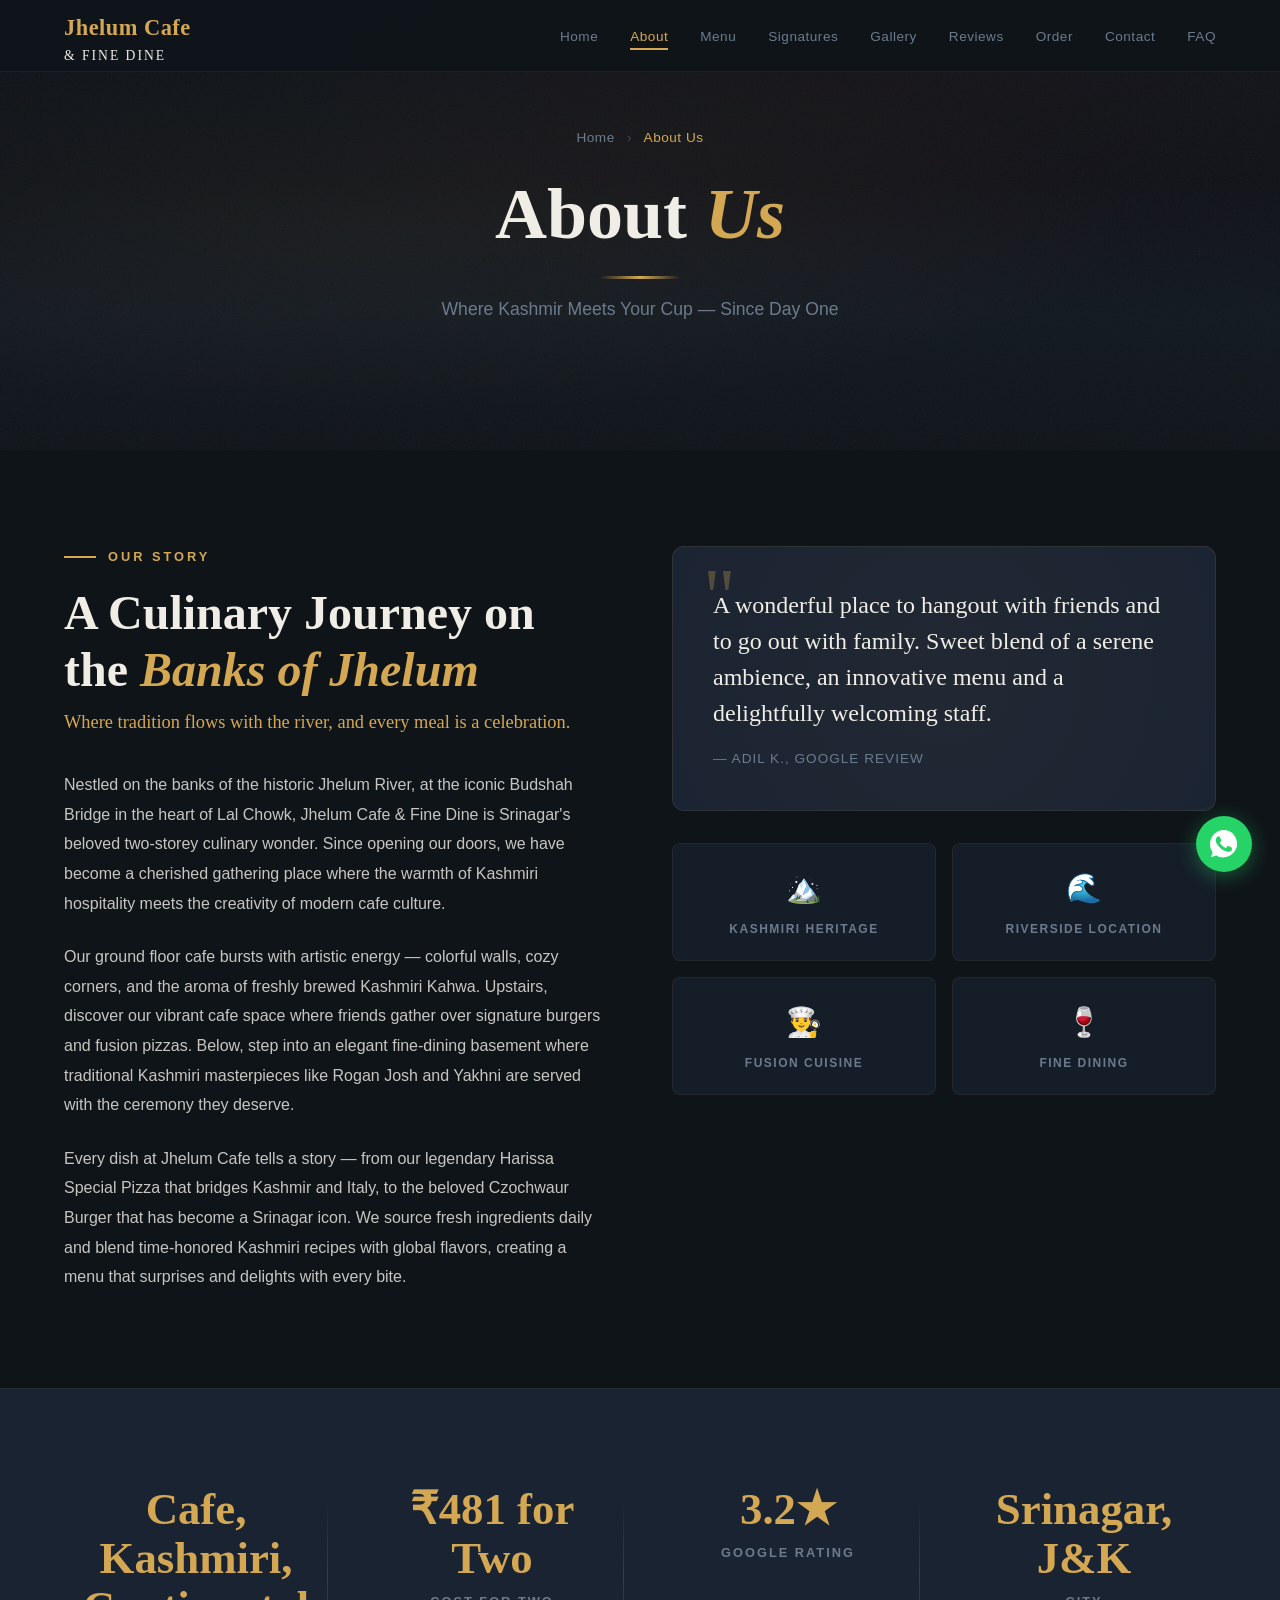
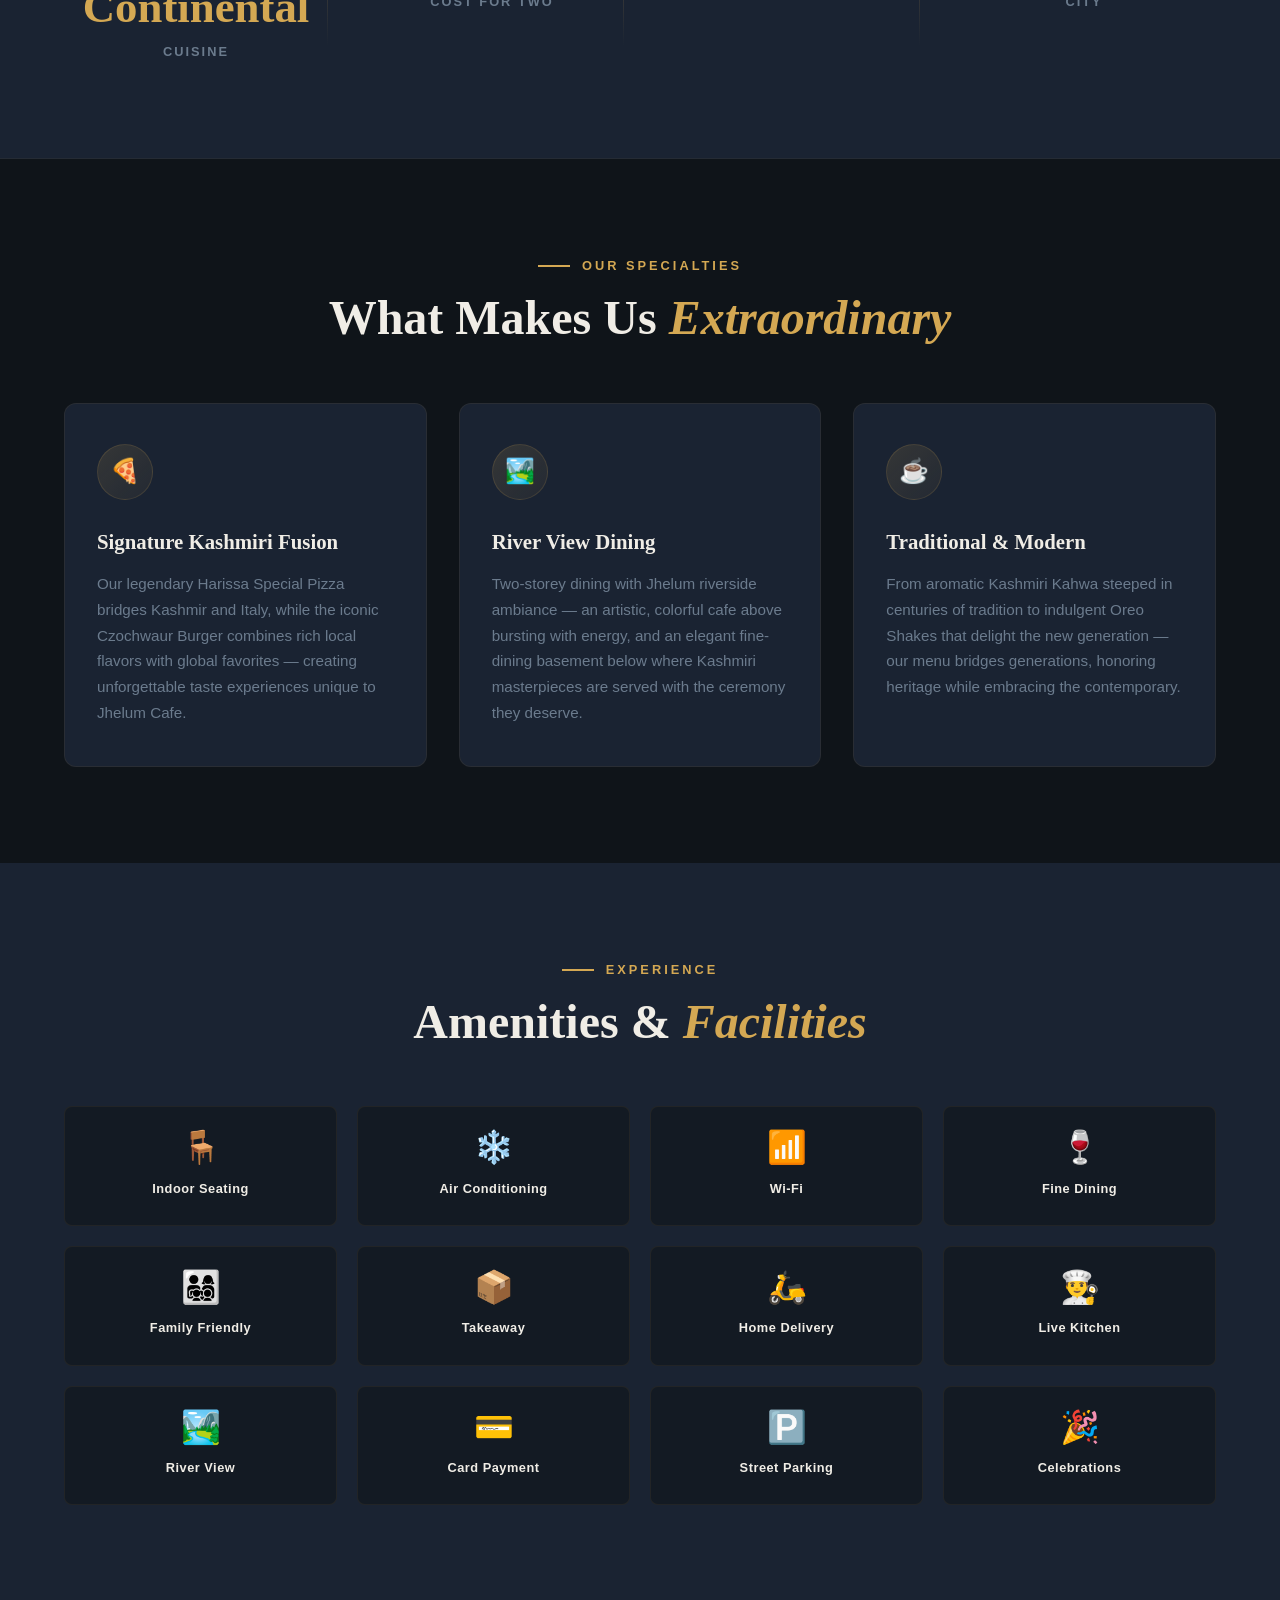
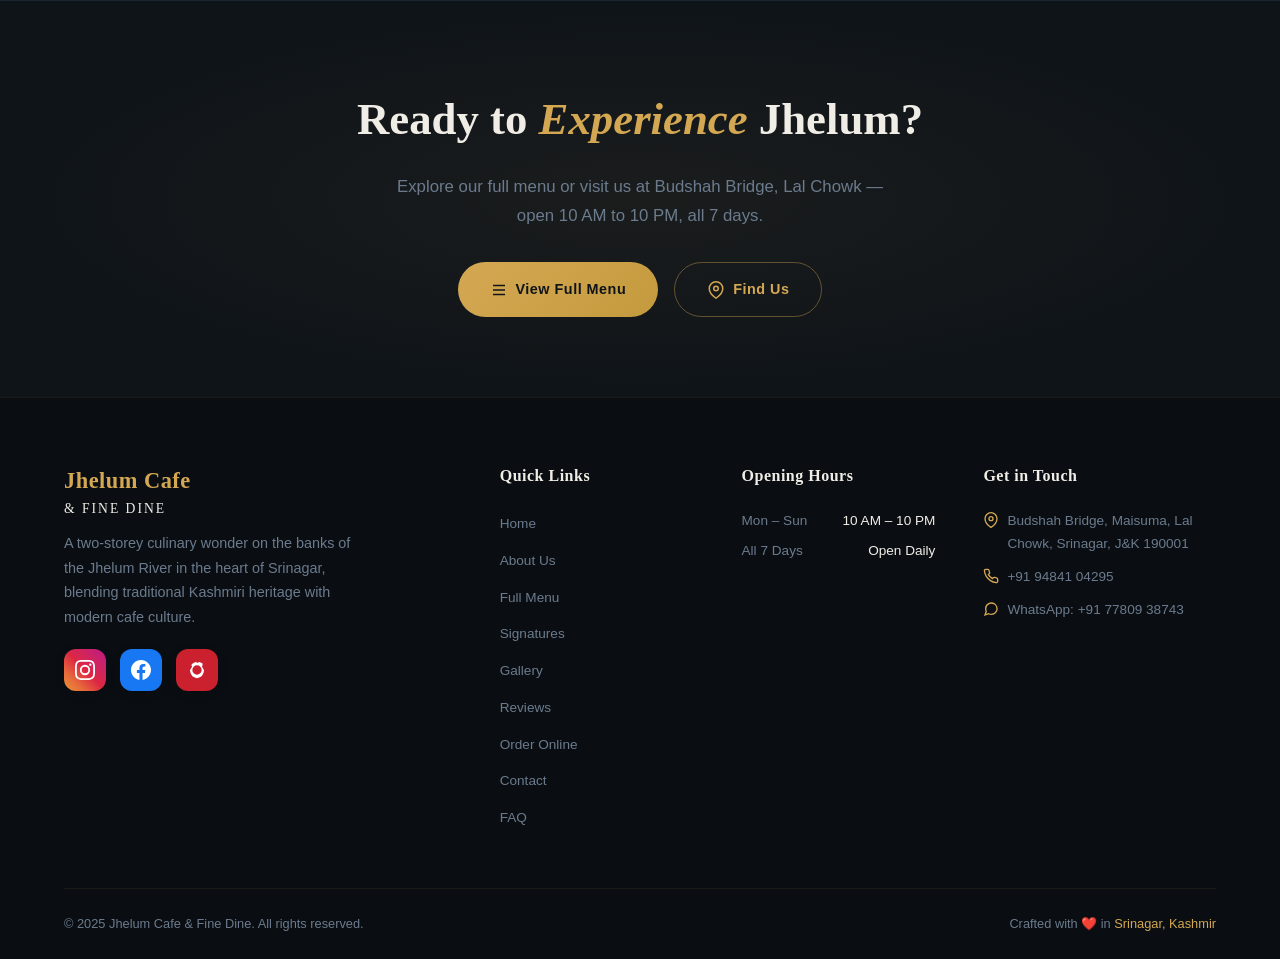
==== commit 360cf167: "Update testimonials styling with green stars, faint quotes, and stacked name; force single-line rati" ====
--- a/about.html
+++ b/about.html
@@ -10,8 +10,7 @@
   <meta property="og:type" content="website">
   <link rel="icon" type="image/svg+xml" href="data:image/svg+xml,<svg xmlns='http://www.w3.org/2000/svg' viewBox='0 0 100 100'><text y='.9em' font-size='90'>☕</text></svg>">
 
-  <style>
-    /* Global Mobile Scroll & Number Font Patch */
+  <style>/* Global Mobile Scroll & Number Font Patch */
     html, body {
       overflow-x: hidden !important;
       max-width: 100% !important;
@@ -21,6 +20,88 @@
       font-family: var(--font-body) !important;
       font-variant-numeric: tabular-nums;
       font-weight: 700;
+    }
+    /* Brand Colored Social Icons (Image 3 Style) */
+    .footer-social, .footer-socials, .footer__social, .footer-socials-list {
+      display: flex !important;
+      gap: 14px !important;
+      align-items: center !important;
+      justify-content: flex-start !important;
+      margin-top: 1rem !important;
+    }
+    .footer-social a, .footer-socials a, .footer__social a, .footer-social-link, .footer-socials-list a {
+      display: inline-flex !important;
+      align-items: center !important;
+      justify-content: center !important;
+      width: 42px !important;
+      height: 42px !important;
+      border-radius: 12px !important;
+      color: #ffffff !important;
+      transition: all 0.3s cubic-bezier(0.4, 0, 0.2, 1) !important;
+      border: none !important;
+      box-shadow: 0 4px 10px rgba(0,0,0,0.15) !important;
+      text-decoration: none !important;
+    }
+    /* Instagram Gradient Pink/Orange */
+    .footer-social a[aria-label="Instagram"], .footer-socials a[aria-label="Instagram"], .footer__social a[aria-label="Instagram"], .footer-social-link[aria-label="Instagram"], .footer-socials-list a[aria-label="Instagram"] {
+      background: linear-gradient(45deg, #f09433 0%, #e6683c 25%, #dc2743 50%, #cc2366 75%, #bc1888 100%) !important;
+    }
+    /* Facebook Blue */
+    .footer-social a[aria-label="Facebook"], .footer-socials a[aria-label="Facebook"], .footer__social a[aria-label="Facebook"], .footer-social-link[aria-label="Facebook"], .footer-socials-list a[aria-label="Facebook"] {
+      background: #1877F2 !important;
+    }
+    /* Zomato Red */
+    .footer-social a[aria-label="Zomato"], .footer-socials a[aria-label="Zomato"], .footer__social a[aria-label="Zomato"], .footer-social-link[aria-label="Zomato"], .footer-socials-list a[aria-label="Zomato"] {
+      background: #CB202D !important; /* Official Zomato Red */
+    }
+    .footer-social a:hover, .footer-socials a:hover, .footer__social a:hover, .footer-social-link:hover {
+      transform: translateY(-4px) scale(1.08) !important;
+      box-shadow: 0 8px 16px rgba(0,0,0,0.3) !important;
+      color: #ffffff !important;
+    }
+    .footer-social a svg, .footer-socials a svg, .footer__social a svg, .footer-social-link svg {
+      width: 20px !important;
+      height: 20px !important;
+      fill: currentColor !important;
+      stroke: none !important;
+    }
+    /* Rating Badges in Hero single-line (Image 2 Style) */
+    .hero-ratings {
+      display: flex !important;
+      flex-direction: row !important;
+      flex-wrap: nowrap !important;
+      gap: 12px !important;
+      justify-content: center !important;
+      align-items: center !important;
+      width: 100% !important;
+      max-width: 600px !important;
+      margin: 0 auto 2.5rem !important;
+    }
+    .rating-badge {
+      display: inline-flex !important;
+      align-items: center !important;
+      gap: 8px !important;
+      background: rgba(26, 35, 50, 0.85) !important;
+      backdrop-filter: blur(10px) !important;
+      -webkit-backdrop-filter: blur(10px) !important;
+      border: 1px solid rgba(214, 168, 83, 0.2) !important;
+      padding: 8px 18px !important;
+      border-radius: 50px !important;
+      font-size: 0.9rem !important;
+      color: var(--text) !important;
+      white-space: nowrap !important;
+      box-shadow: 0 4px 15px rgba(0,0,0,0.2) !important;
+    }
+    @media (max-width: 480px) {
+      .hero-ratings {
+        gap: 6px !important;
+        padding: 0 10px !important;
+      }
+      .rating-badge {
+        padding: 6px 12px !important;
+        font-size: 0.72rem !important;
+        gap: 4px !important;
+      }
     }
 
     @import url('https://fonts.googleapis.com/css2?family=Playfair+Display:ital,wght@0,400;0,500;0,600;0,700;0,800;0,900;1,400;1,700&family=Inter:wght@300;400;500;600;700&display=swap');
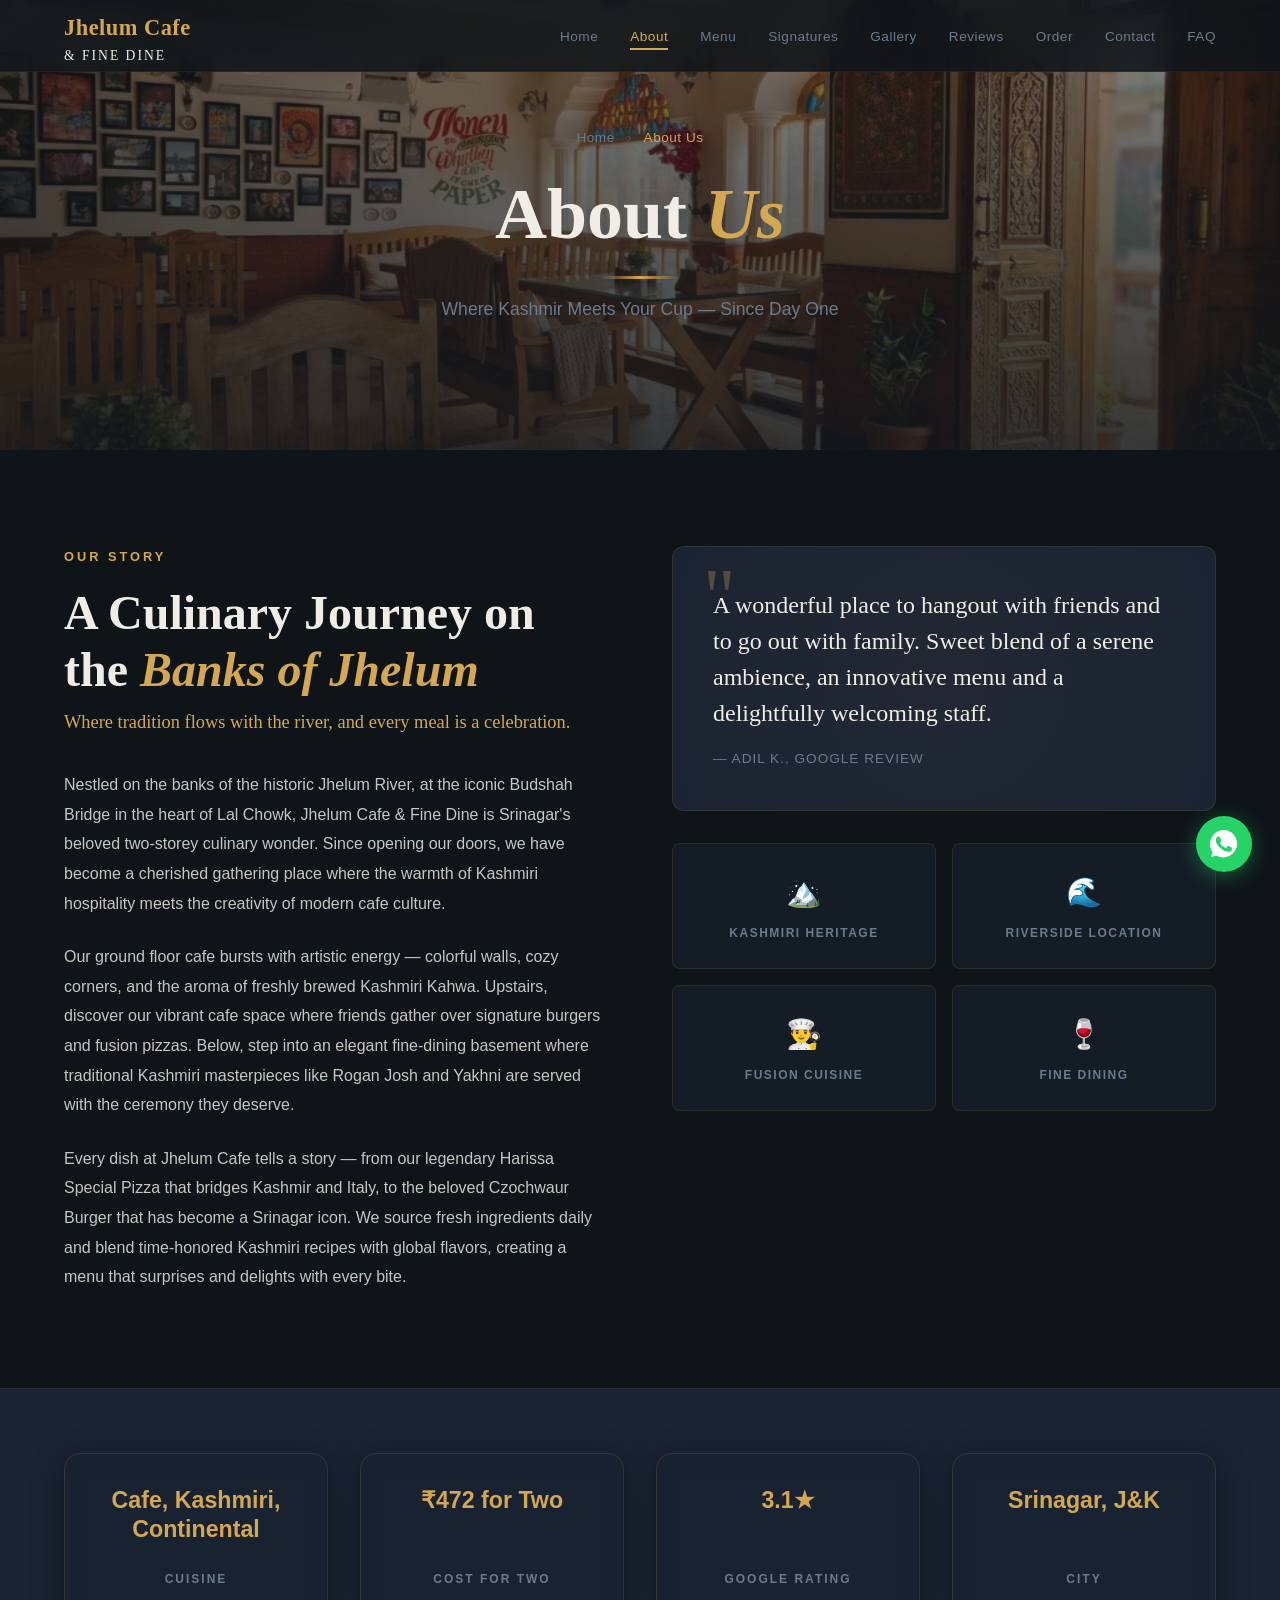
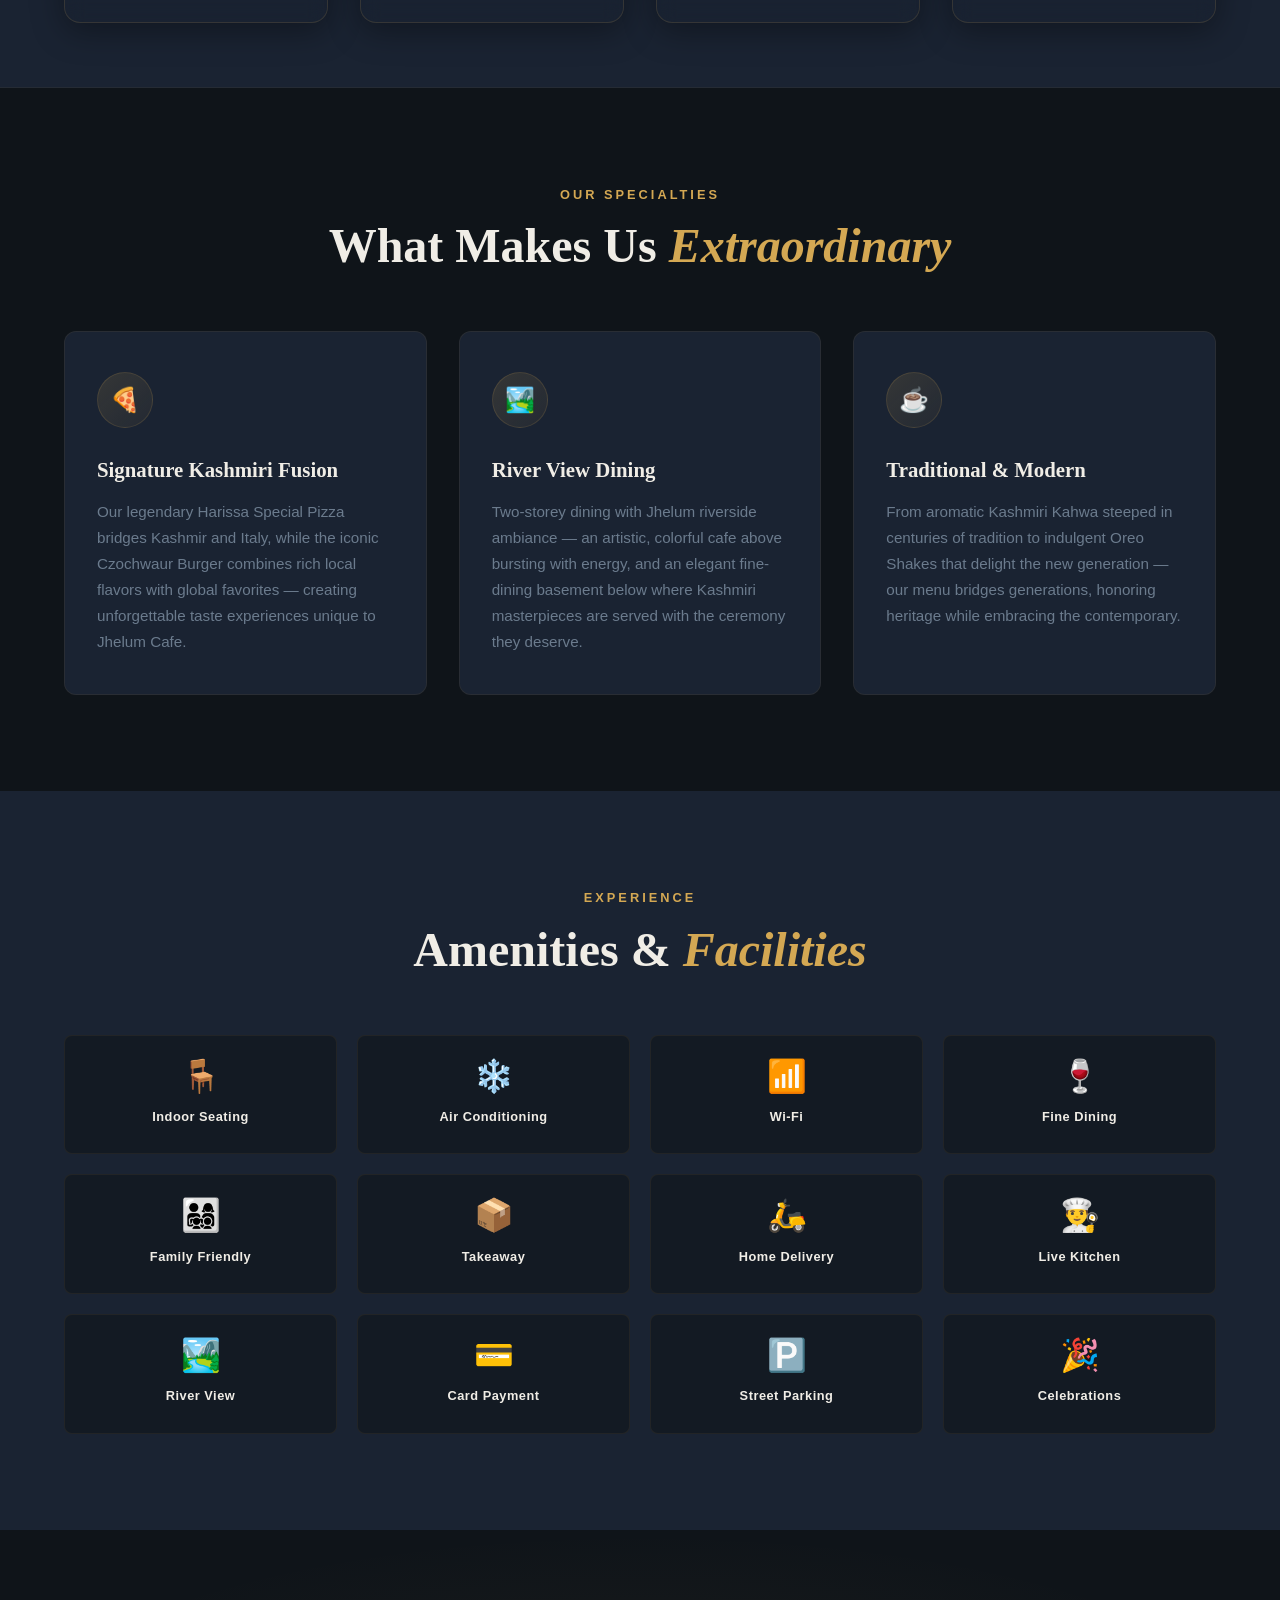
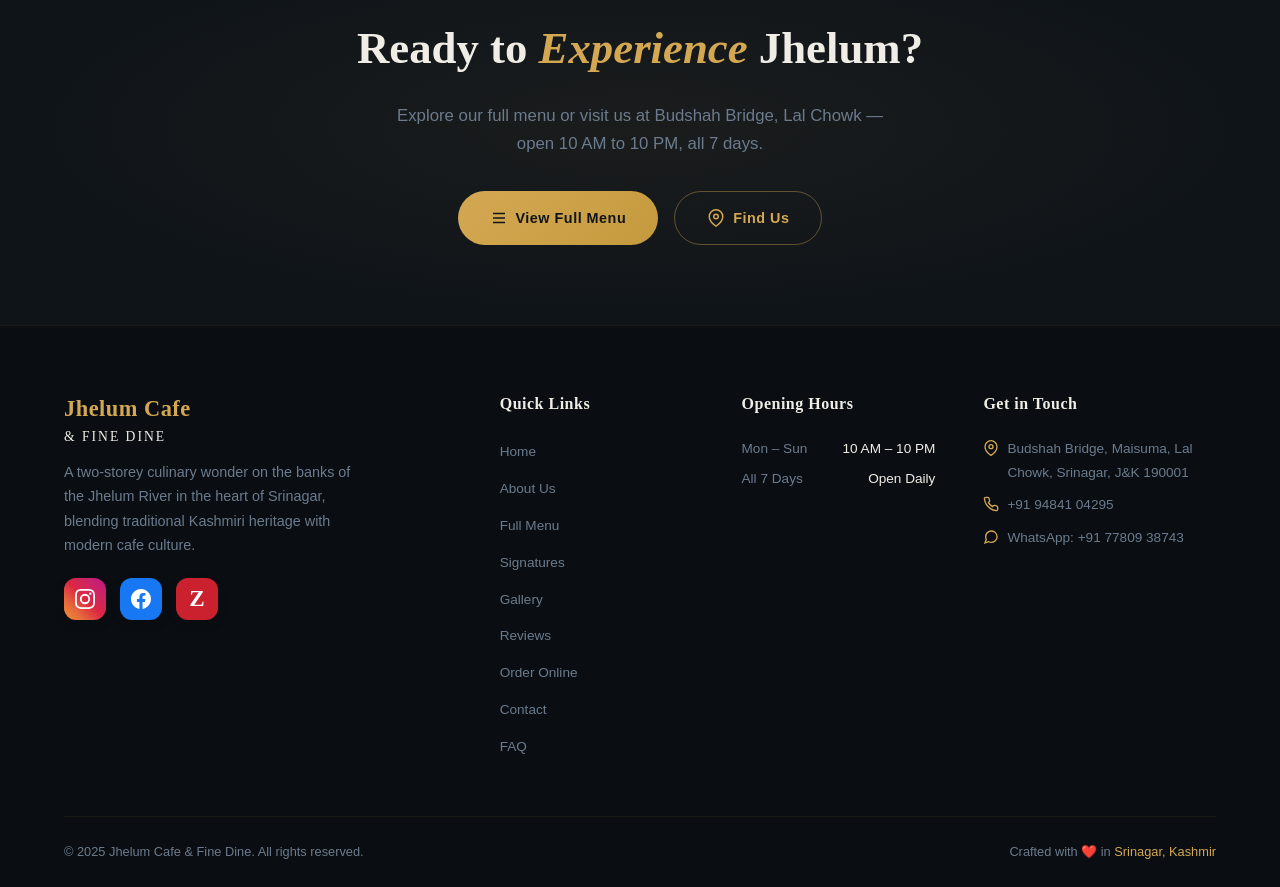
==== commit 5b4101d2: "V3 Refinements: Global background slideshows, remove homepage rating badges, remove reviews inverted" ====
--- a/about.html
+++ b/about.html
@@ -11,6 +11,230 @@
   <link rel="icon" type="image/svg+xml" href="data:image/svg+xml,<svg xmlns='http://www.w3.org/2000/svg' viewBox='0 0 100 100'><text y='.9em' font-size='90'>☕</text></svg>">
 
   <style>/* Global Mobile Scroll & Number Font Patch */
+    html, body {
+      overflow-x: hidden !important;
+      max-width: 100% !important;
+      position: relative !important;
+    }
+    .num-font, .price, .stats-count, .stats-number, .dish-price, .rating-badge .score, .stars, .score {
+      font-family: var(--font-body) !important;
+      font-variant-numeric: tabular-nums;
+      font-weight: 700;
+    }
+    /* Brand Colored Social Icons (Image 3 Style) */
+    .footer-social, .footer-socials, .footer__social, .footer-socials-list {
+      display: flex !important;
+      gap: 14px !important;
+      align-items: center !important;
+      justify-content: flex-start !important;
+      margin-top: 1rem !important;
+    }
+    .footer-social a, .footer-socials a, .footer__social a, .footer-social-link, .footer-socials-list a {
+      display: inline-flex !important;
+      align-items: center !important;
+      justify-content: center !important;
+      width: 42px !important;
+      height: 42px !important;
+      border-radius: 12px !important;
+      color: #ffffff !important;
+      transition: all 0.3s cubic-bezier(0.4, 0, 0.2, 1) !important;
+      border: none !important;
+      box-shadow: 0 4px 10px rgba(0,0,0,0.15) !important;
+      text-decoration: none !important;
+    }
+    /* Instagram Gradient Pink/Orange */
+    .footer-social a[aria-label="Instagram"], .footer-socials a[aria-label="Instagram"], .footer__social a[aria-label="Instagram"], .footer-social-link[aria-label="Instagram"], .footer-socials-list a[aria-label="Instagram"] {
+      background: linear-gradient(45deg, #f09433 0%, #e6683c 25%, #dc2743 50%, #cc2366 75%, #bc1888 100%) !important;
+    }
+    /* Facebook Blue */
+    .footer-social a[aria-label="Facebook"], .footer-socials a[aria-label="Facebook"], .footer__social a[aria-label="Facebook"], .footer-social-link[aria-label="Facebook"], .footer-socials-list a[aria-label="Facebook"] {
+      background: #1877F2 !important;
+    }
+    /* Zomato Red with bold letter Z */
+    .footer-social a[aria-label="Zomato"], .footer-socials a[aria-label="Zomato"], .footer__social a[aria-label="Zomato"], .footer-social-link[aria-label="Zomato"], .footer-socials-list a[aria-label="Zomato"] {
+      background: #CB202D !important; /* Official Zomato Red */
+      font-family: 'Playfair Display', Georgia, serif !important;
+      font-weight: 900 !important;
+      font-size: 1.45rem !important;
+      line-height: 1 !important;
+      color: #ffffff !important;
+    }
+    .footer-social a:hover, .footer-socials a:hover, .footer__social a:hover, .footer-social-link:hover {
+      transform: translateY(-4px) scale(1.08) !important;
+      box-shadow: 0 8px 16px rgba(0,0,0,0.3) !important;
+      color: #ffffff !important;
+    }
+    .footer-social a svg, .footer-socials a svg, .footer__social a svg, .footer-social-link svg {
+      width: 20px !important;
+      height: 20px !important;
+      fill: currentColor !important;
+      stroke: none !important;
+    }
+    /* Rating Badges in Hero single-line (Image 2 Style) */
+    .hero-ratings {
+      display: flex !important;
+      flex-direction: row !important;
+      flex-wrap: nowrap !important;
+      gap: 12px !important;
+      justify-content: center !important;
+      align-items: center !important;
+      width: 100% !important;
+      max-width: 600px !important;
+      margin: 0 auto 2.5rem !important;
+    }
+    .rating-badge {
+      display: inline-flex !important;
+      align-items: center !important;
+      gap: 8px !important;
+      background: rgba(26, 35, 50, 0.85) !important;
+      backdrop-filter: blur(10px) !important;
+      -webkit-backdrop-filter: blur(10px) !important;
+      border: 1px solid rgba(214, 168, 83, 0.2) !important;
+      padding: 8px 18px !important;
+      border-radius: 50px !important;
+      font-size: 0.9rem !important;
+      color: var(--text) !important;
+      white-space: nowrap !important;
+      box-shadow: 0 4px 15px rgba(0,0,0,0.2) !important;
+    }
+    @media (max-width: 480px) {
+      .hero-ratings {
+        gap: 6px !important;
+        padding: 0 10px !important;
+      }
+      .rating-badge {
+        padding: 6px 12px !important;
+        font-size: 0.72rem !important;
+        gap: 4px !important;
+      }
+    }
+
+    /* Global Hero Slideshow Styles */
+    .hero, .hero-menu, .page-hero {
+      position: relative !important;
+      overflow: hidden !important;
+      background: #0F1419 !important;
+    }
+    .hero-slideshow {
+      position: absolute !important;
+      top: 0 !important;
+      left: 0 !important;
+      width: 100% !important;
+      height: 100% !important;
+      z-index: 1 !important;
+      pointer-events: none !important;
+    }
+    .hero-slideshow .hero-slide {
+      position: absolute !important;
+      top: 0 !important;
+      left: 0 !important;
+      width: 100% !important;
+      height: 100% !important;
+      background-size: cover !important;
+      background-position: center !important;
+      opacity: 0;
+      transition: opacity 1.5s ease-in-out !important;
+    }
+    .hero-slideshow .hero-slide.active {
+      opacity: 1 !important;
+    }
+    .hero-overlay {
+      position: absolute !important;
+      top: 0 !important;
+      left: 0 !important;
+      width: 100% !important;
+      height: 100% !important;
+      background: linear-gradient(180deg, rgba(15, 20, 25, 0.5) 0%, rgba(15, 20, 25, 0.85) 100%) !important;
+      z-index: 2 !important;
+      pointer-events: none !important;
+    }
+    .hero-content, .hero__content {
+      position: relative !important;
+      z-index: 3 !important;
+    }
+
+    /* Remove decorative lines from headings globally */
+    .section-label::before,
+    .section-label::after,
+    .faq-section__label::before,
+    .faq-section__label::after,
+    .section-title::before,
+    .section-title::after {
+      display: none !important;
+      content: none !important;
+      width: 0 !important;
+      height: 0 !important;
+    }
+    .section-label, .faq-section__label {
+      gap: 0 !important;
+      padding-left: 0 !important;
+      padding-right: 0 !important;
+    }
+
+    /* Uniform Glassmorphic Stat Cards (About Us Image 3) */
+    .stats-section .stat-card {
+      background: rgba(26, 35, 50, 0.45) !important;
+      backdrop-filter: blur(10px) !important;
+      -webkit-backdrop-filter: blur(10px) !important;
+      border: 1px solid rgba(212, 168, 83, 0.15) !important;
+      border-radius: 16px !important;
+      padding: 2rem 1.5rem !important;
+      text-align: center !important;
+      display: flex !important;
+      flex-direction: column !important;
+      justify-content: center !important;
+      align-items: center !important;
+      min-height: 170px !important; /* Enforces identical height */
+      height: 100% !important;
+      box-shadow: var(--shadow) !important;
+      box-sizing: border-box !important;
+    }
+    .stats-section .stat-card::after {
+      display: none !important;
+      content: none !important;
+    }
+    .stats-section .stat-value {
+      font-size: clamp(1.1rem, 2vw, 1.45rem) !important; /* Safe size preventing overflow */
+      font-weight: 700 !important;
+      color: var(--primary) !important;
+      margin-bottom: 0.75rem !important;
+      line-height: 1.25 !important;
+      font-family: var(--font-body) !important;
+    }
+    .stats-section .stat-label {
+      font-size: 0.75rem !important;
+      color: var(--muted) !important;
+      text-transform: uppercase !important;
+      letter-spacing: 2px !important;
+      font-weight: 600 !important;
+      margin-top: auto !important;
+    }
+
+    /* Uniform Story Deco Cards (About Us Image 4) */
+    .story-deco-card {
+      background: rgba(26, 35, 50, 0.55) !important;
+      backdrop-filter: blur(8px) !important;
+      -webkit-backdrop-filter: blur(8px) !important;
+      border: 1px solid rgba(212, 168, 83, 0.12) !important;
+      border-radius: var(--radius-sm) !important;
+      padding: 1.5rem 1rem !important;
+      text-align: center !important;
+      display: flex !important;
+      flex-direction: column !important;
+      justify-content: center !important;
+      align-items: center !important;
+      min-height: 110px !important; /* Force same height */
+      height: 100% !important;
+      box-sizing: border-box !important;
+      transition: all 0.3s ease !important;
+    }
+    .story-deco-card:hover {
+      border-color: rgba(212, 168, 83, 0.3) !important;
+      transform: translateY(-3px) !important;
+    }
+
+
+    
     html, body {
       overflow-x: hidden !important;
       max-width: 100% !important;
@@ -989,6 +1213,16 @@
 
   <!-- ═══ HERO ═══ -->
   <section class="hero">
+    <!-- Hero Background Slideshow -->
+    <div class="hero-slideshow">
+      <div class="hero-slide active" style="background-image: url('images/jhelum_1.jpg');"></div>
+      <div class="hero-slide" style="background-image: url('images/jhelum_2.jpg');"></div>
+      <div class="hero-slide" style="background-image: url('images/jhelum_3.jpg');"></div>
+      <div class="hero-slide" style="background-image: url('images/jhelum_4.jpg');"></div>
+      <div class="hero-slide" style="background-image: url('images/jhelum_5.jpg');"></div>
+    </div>
+    <div class="hero-overlay"></div>
+
     <div class="hero-content">
       <nav class="hero-breadcrumb">
         <a href="index.html">Home</a>
@@ -1205,9 +1439,7 @@
             <a href="https://www.facebook.com/jhelumcafe" target="_blank" rel="noopener" aria-label="Facebook">
               <svg width="18" height="18" fill="currentColor" viewBox="0 0 24 24"><path d="M24 12.073c0-6.627-5.373-12-12-12s-12 5.373-12 12c0 5.99 4.388 10.954 10.125 11.854v-8.385H7.078v-3.47h3.047V9.43c0-3.007 1.792-4.669 4.533-4.669 1.312 0 2.686.235 2.686.235v2.953H15.83c-1.491 0-1.956.925-1.956 1.874v2.25h3.328l-.532 3.47h-2.796v8.385C19.612 23.027 24 18.062 24 12.073z"/></svg>
             </a>
-            <a href="https://www.zomato.com/srinagar/jhelum-cafe-fine-dine-lal-chowk/order" target="_blank" rel="noopener" aria-label="Zomato">
-              <svg width="18" height="18" fill="currentColor" viewBox="0 0 24 24"><path d="M19.54 5.08a10.61 10.61 0 0 0-4.07-2.5 2 2 0 0 0-1.89.28l-.63.47a.5.5 0 0 1-.6 0l-.63-.47a2 2 0 0 0-1.89-.28 10.61 10.61 0 0 0-4.07 2.5 1.5 1.5 0 0 0-.25 1.72l.47.78a.5.5 0 0 1 0 .52L3.5 12.27A10.84 10.84 0 0 0 12 22a10.84 10.84 0 0 0 8.5-9.73l-2.48-4.07a.5.5 0 0 1 0-.52l.47-.78a1.5 1.5 0 0 0-.25-1.72zm-7.54 12.5a5.58 5.58 0 0 1-5.58-5.58A5.58 5.58 0 0 1 12 6.42a5.58 5.58 0 0 1 5.58 5.58 5.58 5.58 0 0 1-5.58 5.58z"/></svg>
-            </a>
+            <a href="https://www.zomato.com/srinagar/jhelum-cafe-fine-dine-lal-chowk/order" target="_blank" rel="noopener" aria-label="Zomato"><span class="zomato-logo-letter">Z</span></a>
           </div>
         </div>
         <!-- Quick Links -->
@@ -1392,5 +1624,23 @@
     }
     animateCounters();
   </script>
+
+  <!-- Hero Background Slideshow Script -->
+  <script>
+    (function() {
+      const slides = document.querySelectorAll('.hero-slideshow .hero-slide');
+      let currentSlide = 0;
+      function nextSlide() {
+        if (slides.length === 0) return;
+        slides[currentSlide].classList.remove('active');
+        currentSlide = (currentSlide + 1) % slides.length;
+        slides[currentSlide].classList.add('active');
+      }
+      if (slides.length > 0) {
+        setInterval(nextSlide, 5000);
+      }
+    })();
+  </script>
 </body>
+
 </html>
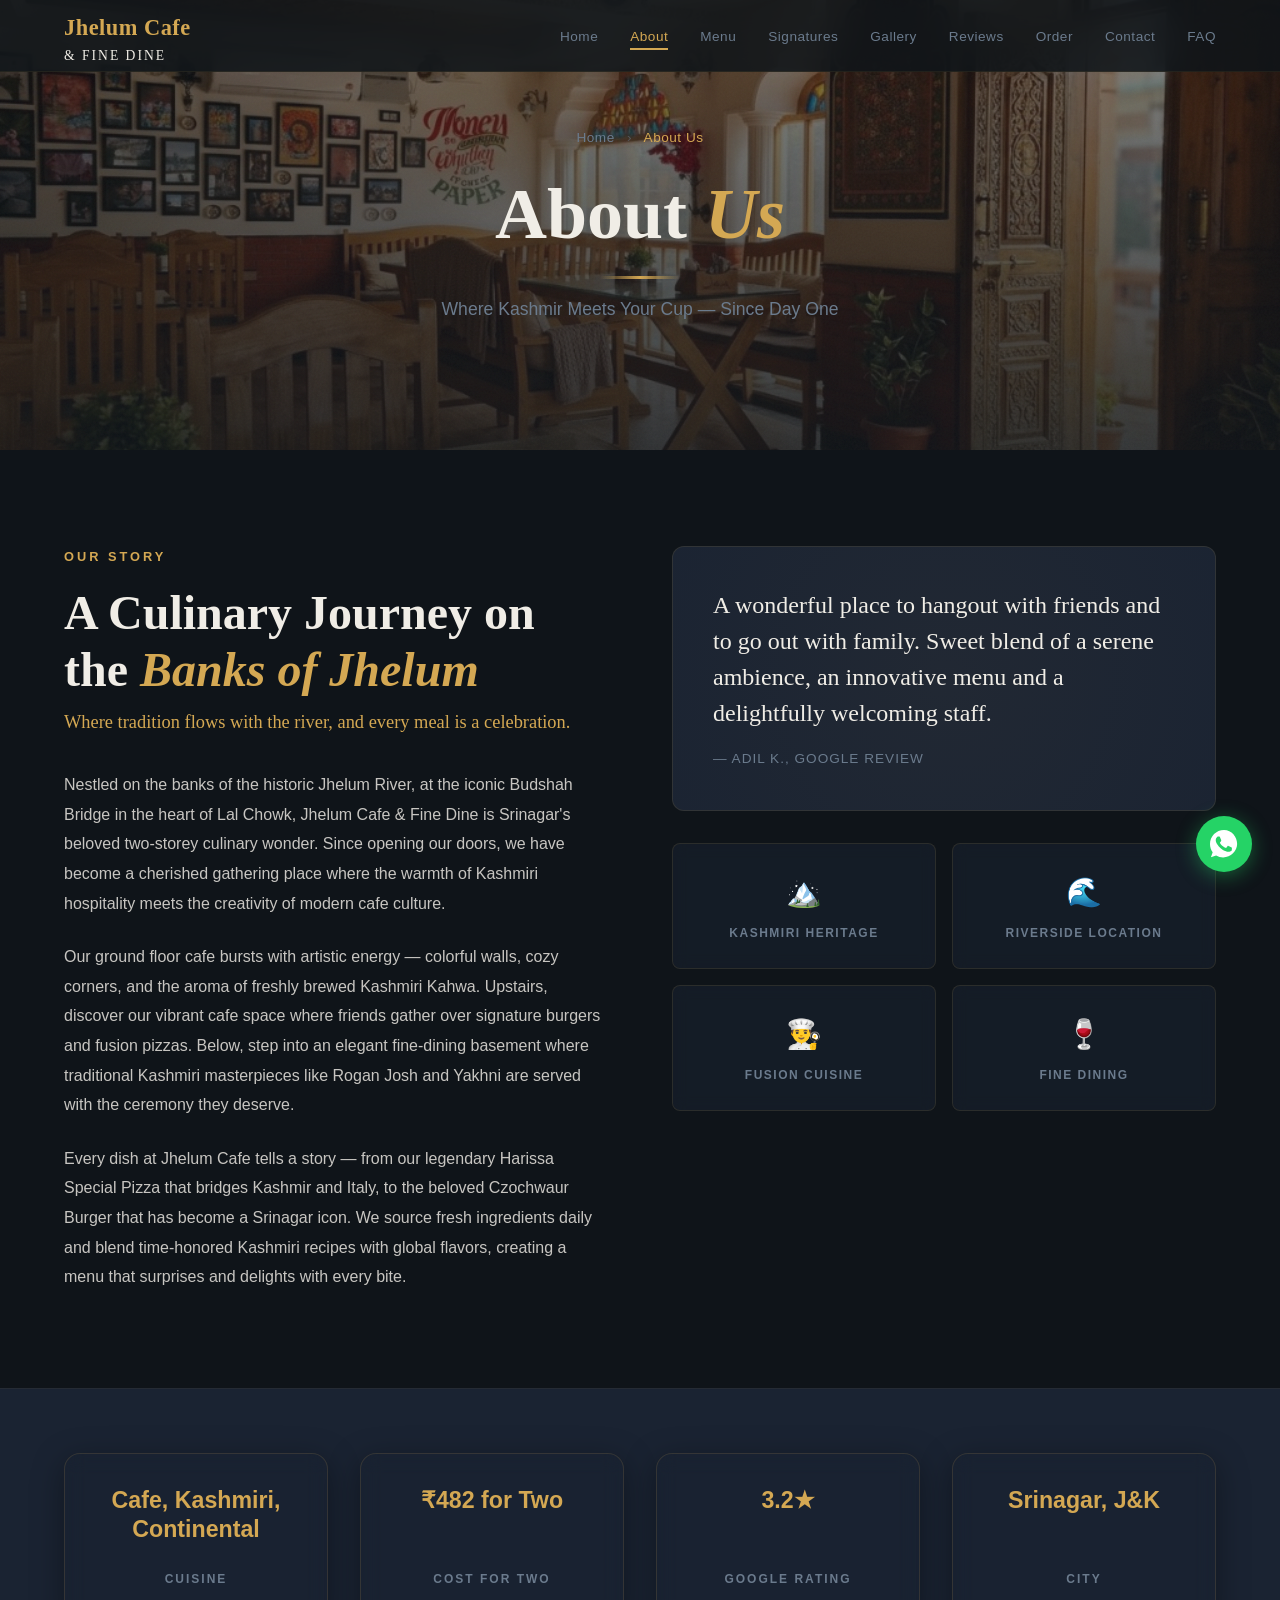
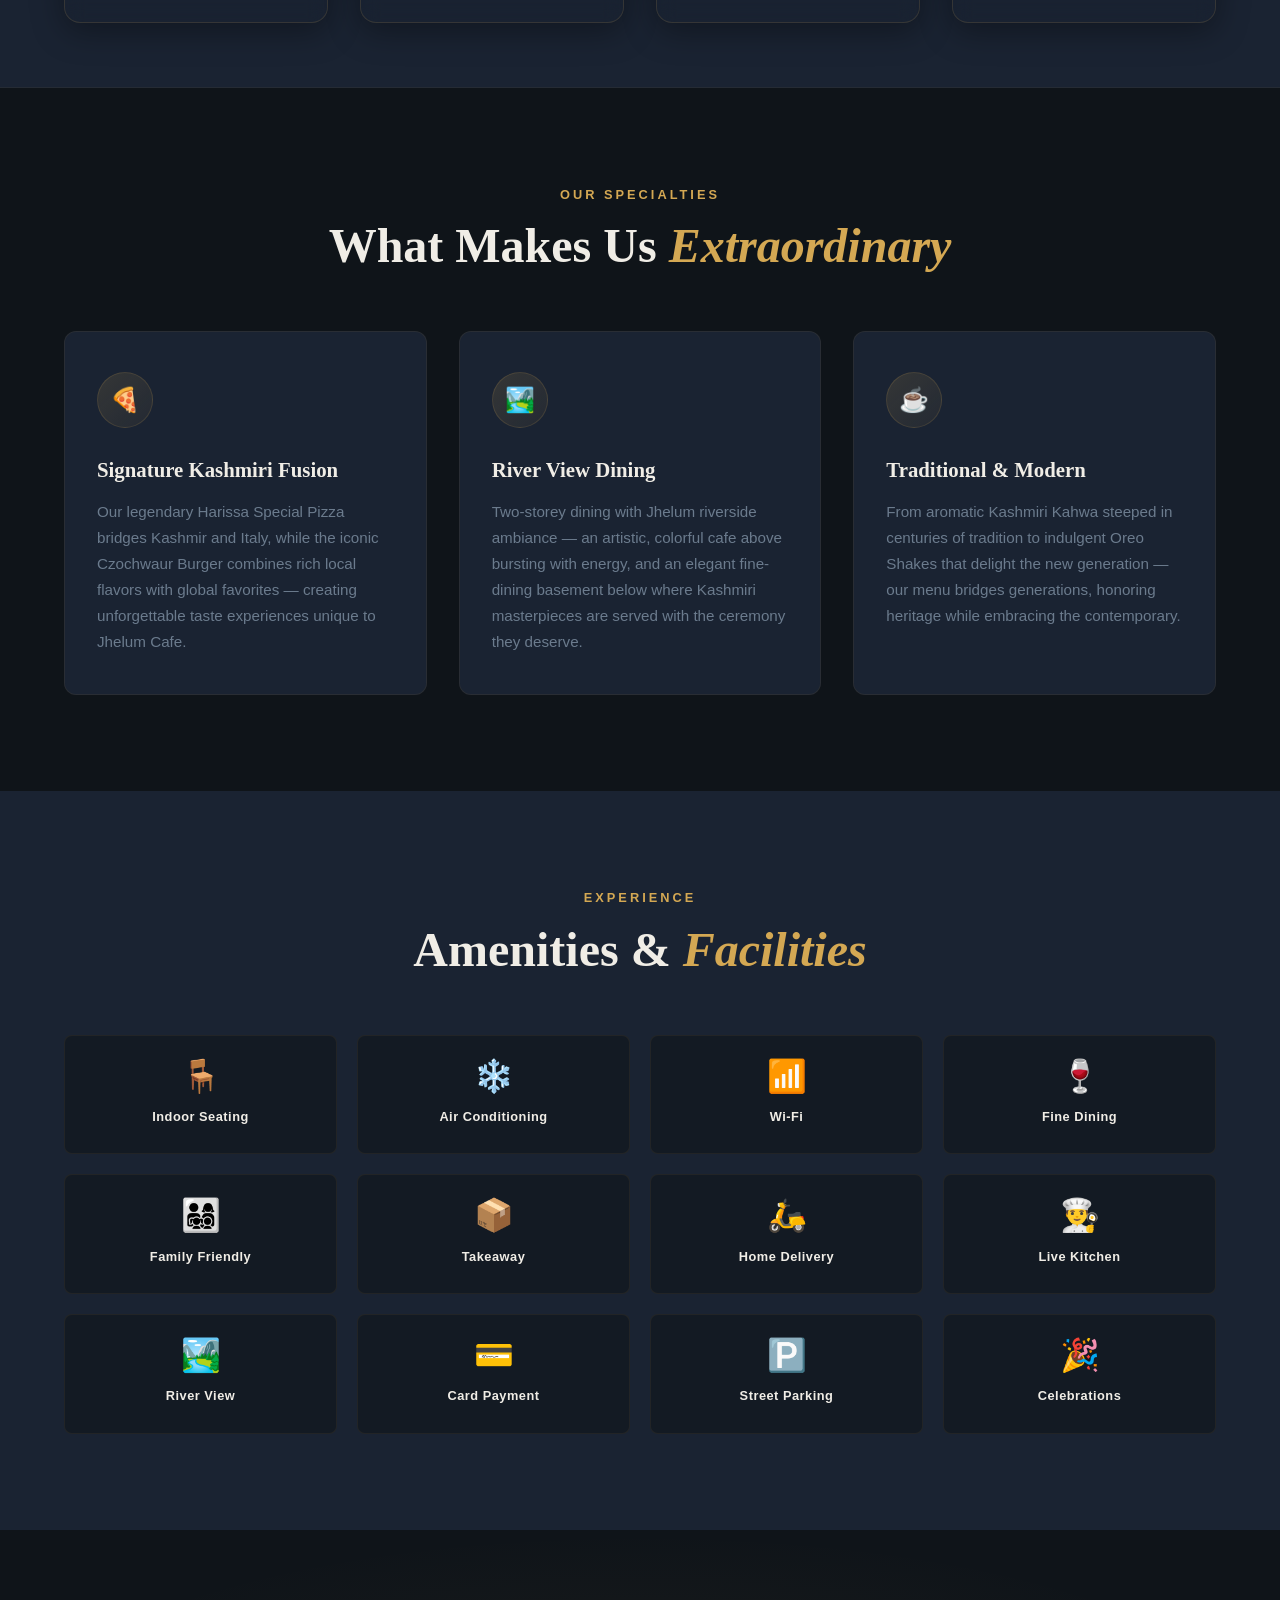
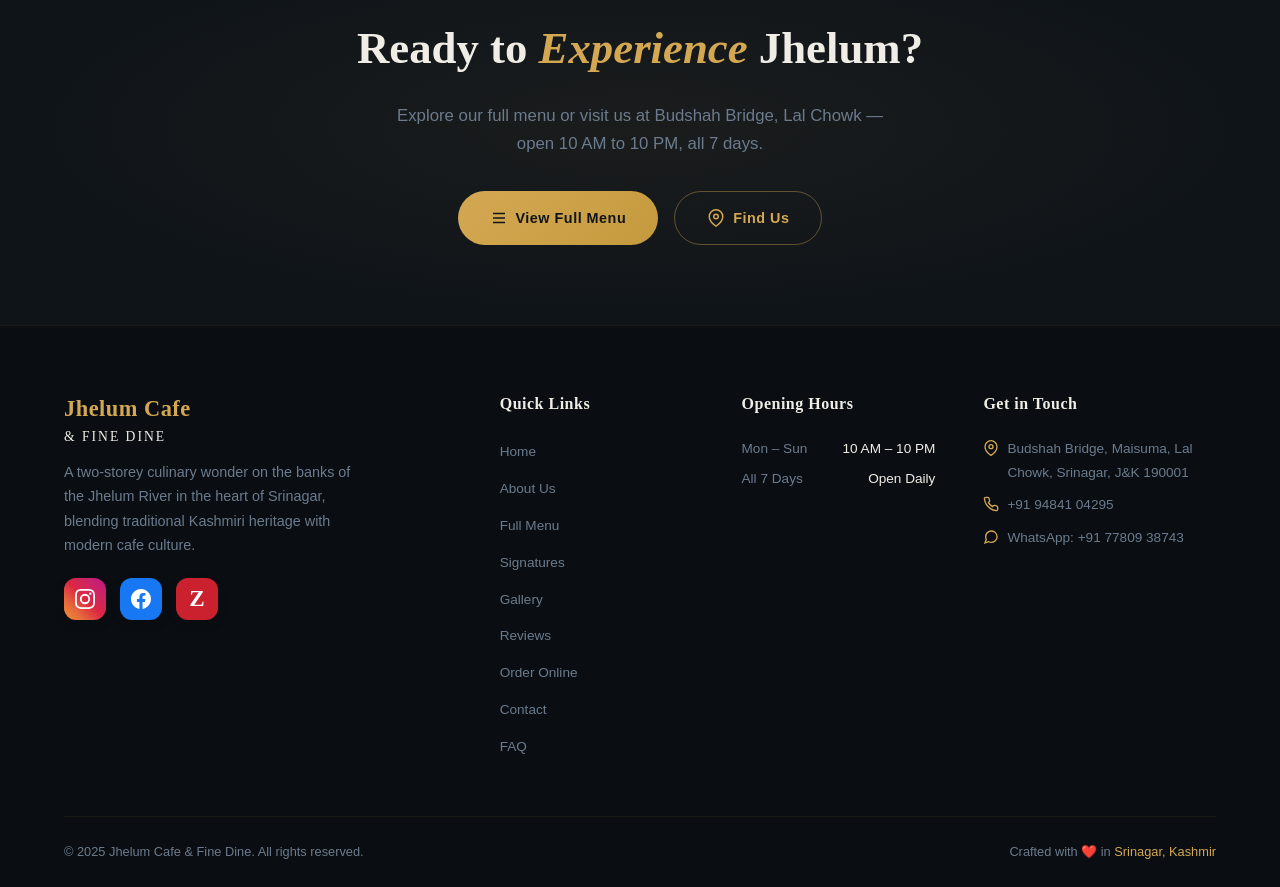
==== commit 2c9630e6: "Fix UI layout: stats boxes size & text overflow, story boxes same size, remove yellow lines before s" ====
--- a/about.html
+++ b/about.html
@@ -378,10 +378,7 @@
       gap: 12px;
     }
     .section-label::before {
-      content: '';
-      width: 32px;
-      height: 2px;
-      background: var(--primary);
+      display: none;
     }
     .section-title {
       font-family: var(--font-display);
@@ -663,15 +660,7 @@
       margin-bottom: 1rem;
     }
     .story-visual-quote::before {
-      content: '"';
-      font-family: var(--font-display);
-      font-size: 5rem;
-      color: var(--primary);
-      opacity: 0.3;
-      position: absolute;
-      top: -30px;
-      left: -10px;
-      line-height: 1;
+      display: none;
     }
     .story-visual-attr {
       font-size: 0.85rem;
@@ -696,6 +685,12 @@
       padding: 1.25rem;
       text-align: center;
       transition: border-color var(--transition), transform var(--transition);
+      display: flex;
+      flex-direction: column;
+      align-items: center;
+      justify-content: center;
+      min-height: 120px;
+      height: 100%;
     }
     .story-deco-card:hover {
       border-color: rgba(212,168,83,0.25);
@@ -729,26 +724,33 @@
       gap: 2rem;
     }
     .stat-card {
+      background: rgba(26, 35, 50, 0.6);
+      backdrop-filter: blur(10px);
+      -webkit-backdrop-filter: blur(10px);
+      border: 1px solid rgba(212, 168, 83, 0.1);
+      border-radius: var(--radius-sm);
       text-align: center;
-      padding: 2rem 1rem;
+      padding: 1.5rem 1rem;
       position: relative;
+      display: flex;
+      flex-direction: column;
+      align-items: center;
+      justify-content: center;
+      height: 100%;
     }
     .stat-card:not(:last-child)::after {
-      content: '';
-      position: absolute;
-      right: 0;
-      top: 20%;
-      height: 60%;
-      width: 1px;
-      background: linear-gradient(180deg, transparent, rgba(212,168,83,0.2), transparent);
+      display: none;
     }
     .stat-value {
       font-family: var(--font-display);
-      font-size: clamp(2rem, 4vw, 2.8rem);
+      font-size: clamp(1.2rem, 2.5vw, 2.2rem);
       font-weight: 700;
       color: var(--primary);
-      line-height: 1.1;
+      line-height: 1.2;
       margin-bottom: 0.5rem;
+      word-wrap: break-word;
+      word-break: break-word;
+      hyphens: auto;
     }
     .stat-label {
       font-size: 0.8rem;
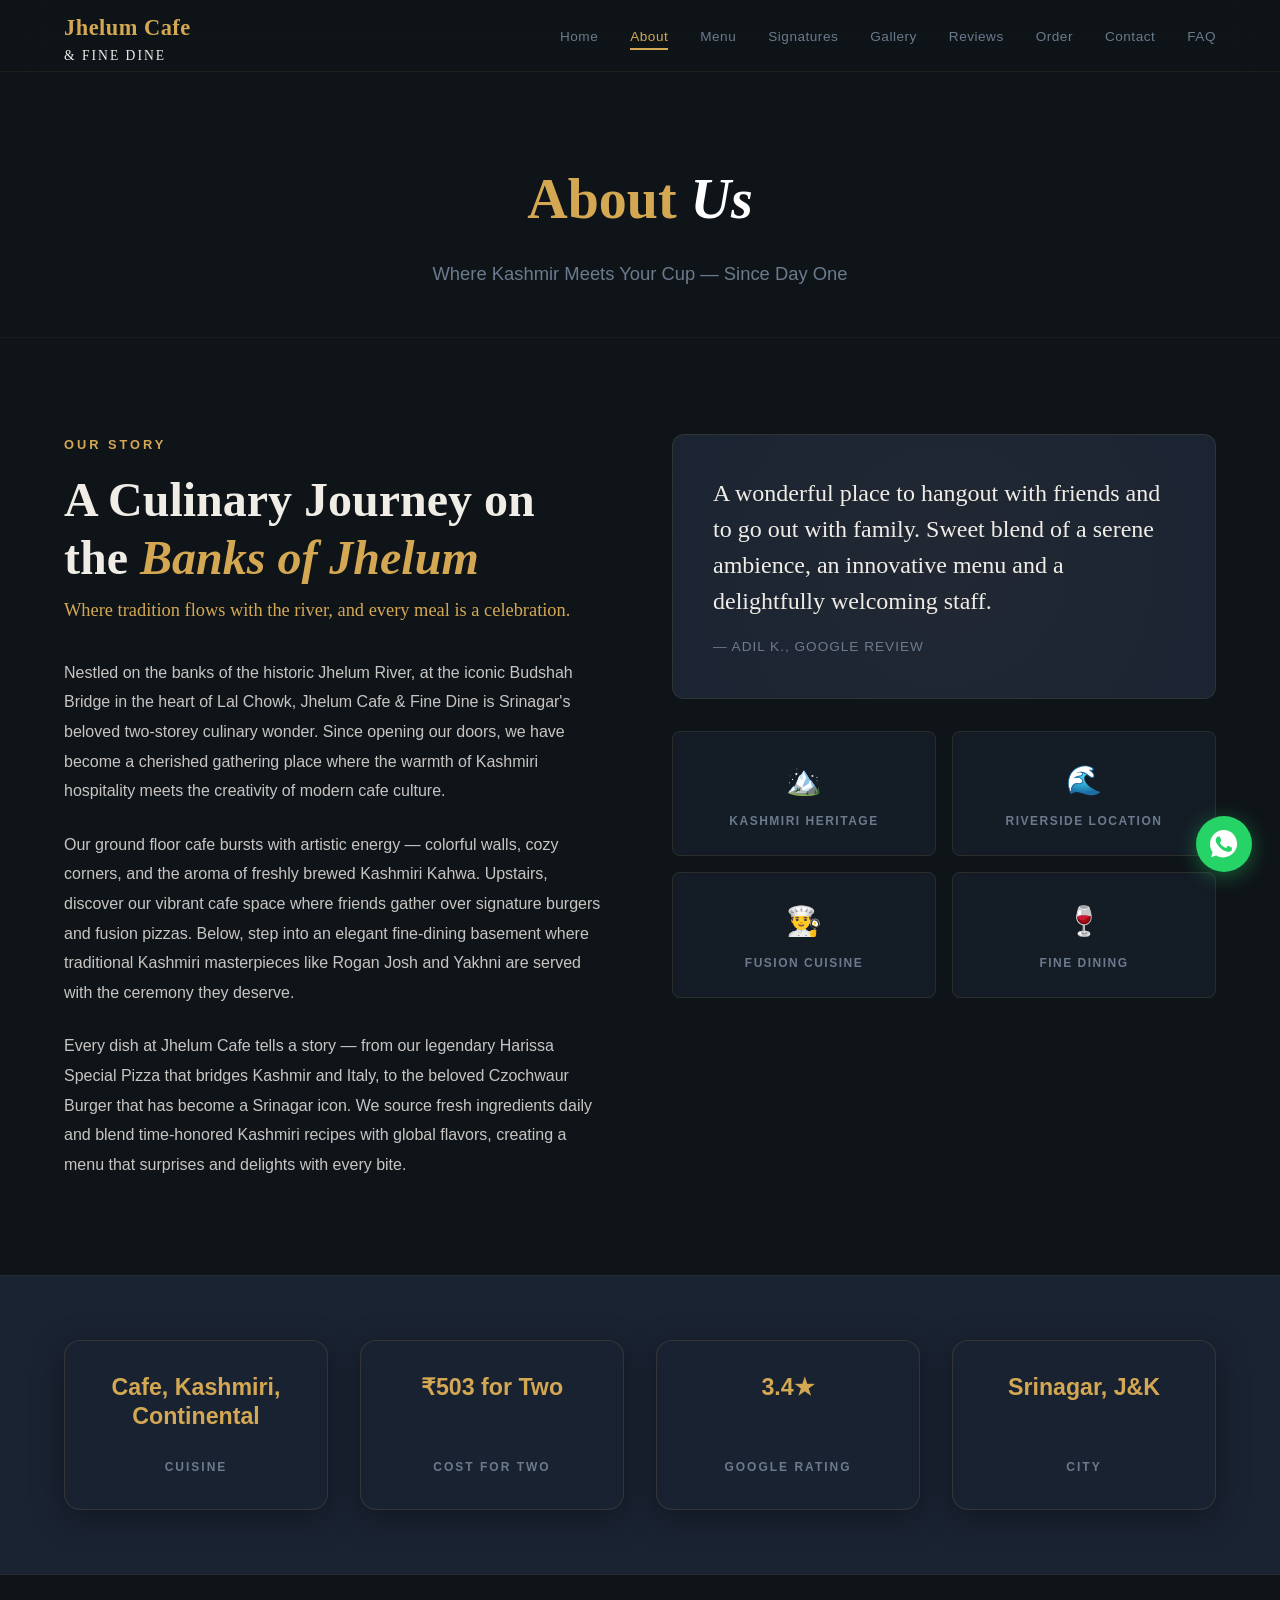
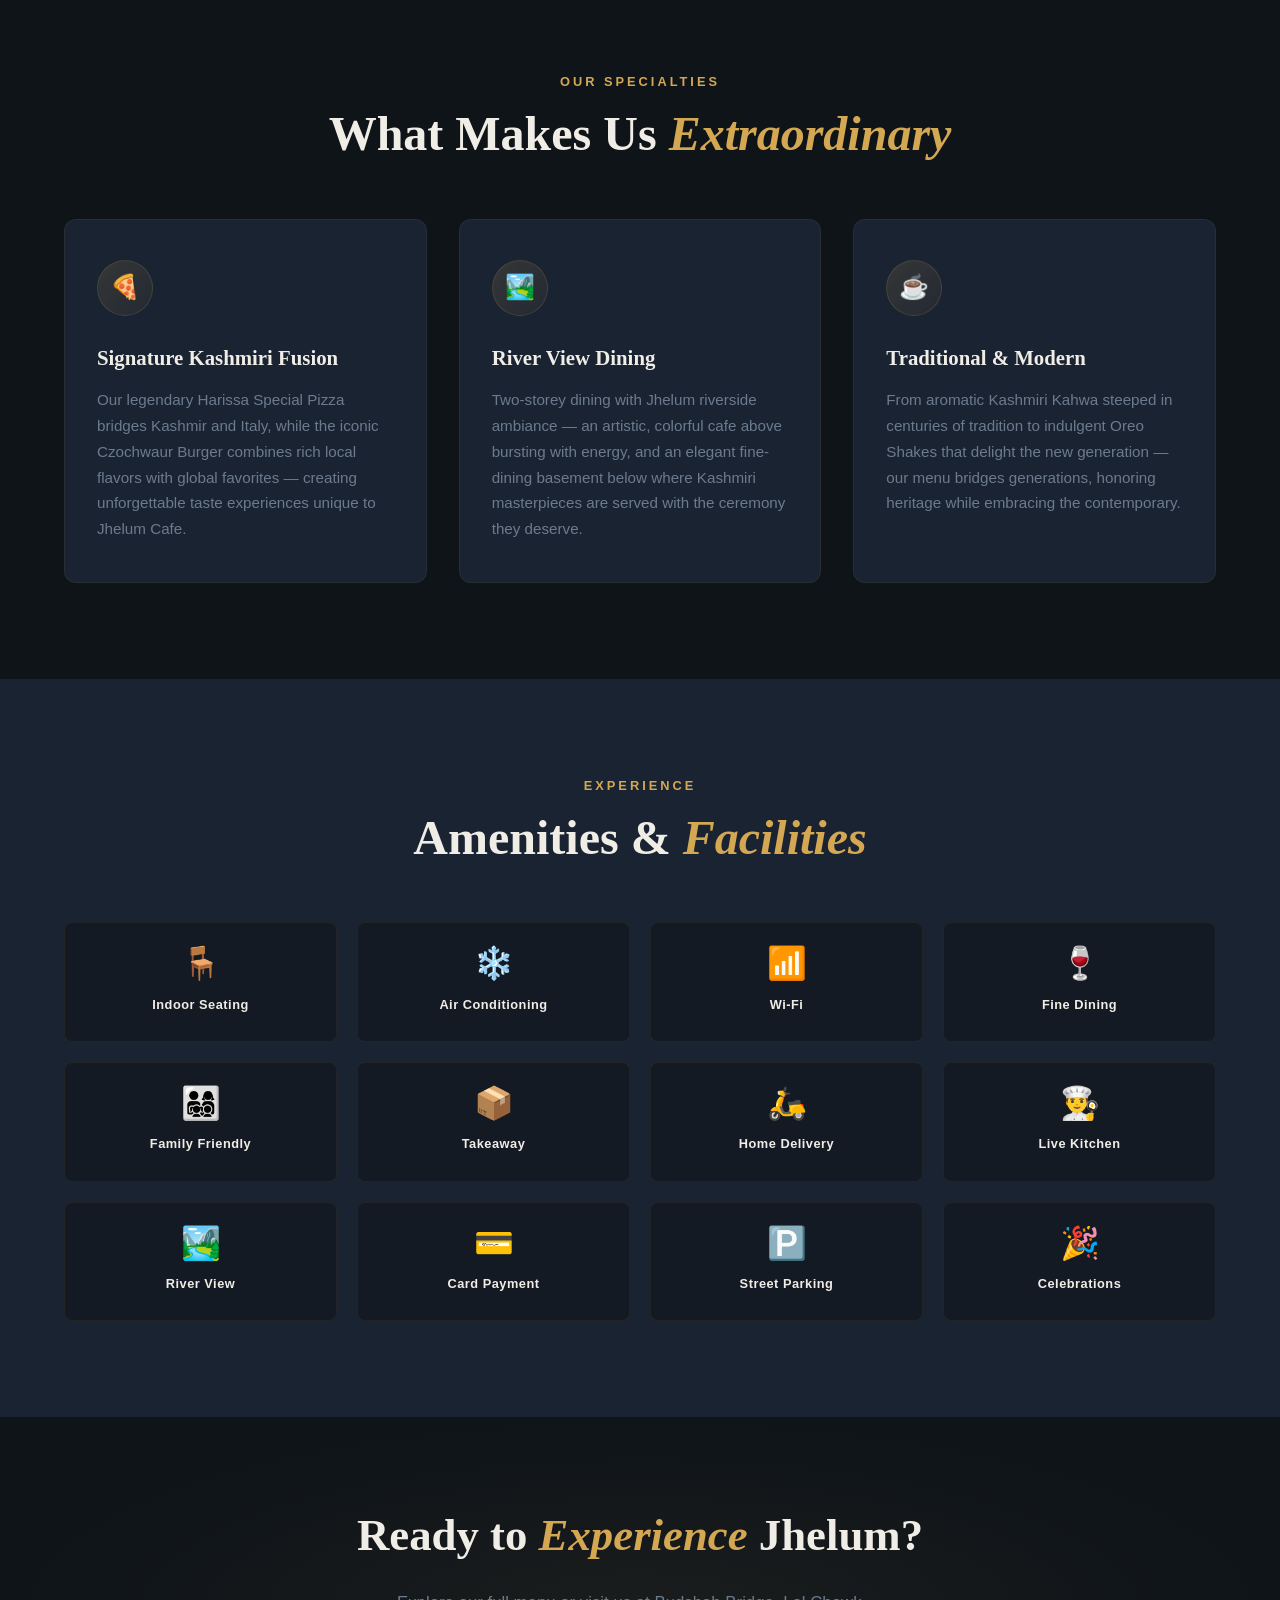
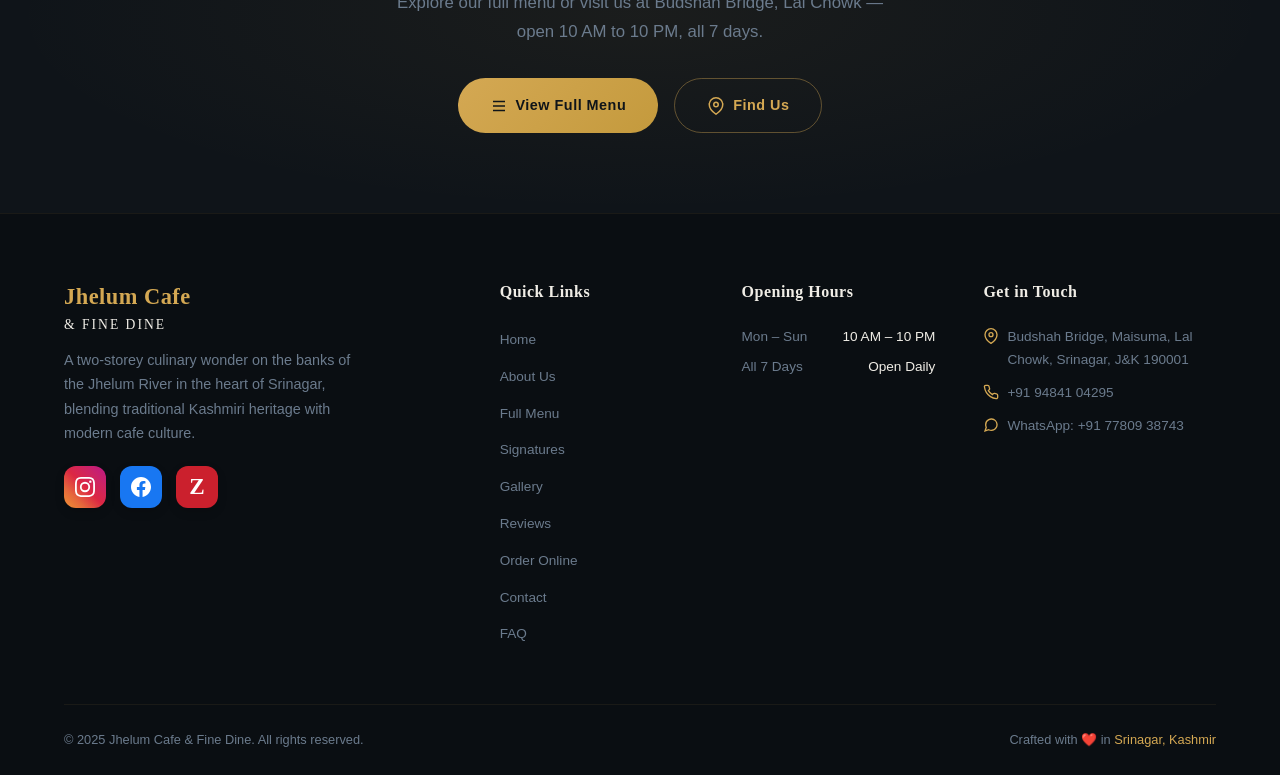
==== commit 949c7b29: "Habit Cafe Style: Remove hero slideshow background and add clean header to all 8 subpages" ====
--- a/about.html
+++ b/about.html
@@ -10,7 +10,40 @@
   <meta property="og:type" content="website">
   <link rel="icon" type="image/svg+xml" href="data:image/svg+xml,<svg xmlns='http://www.w3.org/2000/svg' viewBox='0 0 100 100'><text y='.9em' font-size='90'>☕</text></svg>">
 
-  <style>/* Global Mobile Scroll & Number Font Patch */
+  <style>
+    /* Clean Page Header Styles (Habit Cafe Style) */
+    body {
+      padding-top: 72px !important;
+    }
+    .clean-page-header {
+      padding: 5rem 0 3rem 0 !important;
+      text-align: center !important;
+      background: var(--bg) !important;
+      border-bottom: 1px solid rgba(212, 168, 83, 0.05) !important;
+      position: relative !important;
+      z-index: 10 !important;
+    }
+    .clean-page-title {
+      font-family: var(--font-display) !important;
+      font-size: clamp(2.5rem, 5vw, 3.5rem) !important;
+      font-weight: 700 !important;
+      color: var(--primary) !important;
+      margin-bottom: 0.75rem !important;
+      text-transform: capitalize !important;
+    }
+    .clean-page-title em {
+      font-style: italic !important;
+      color: #ffffff !important;
+    }
+    .clean-page-subtitle {
+      font-family: var(--font-body) !important;
+      font-size: clamp(0.95rem, 2vw, 1.15rem) !important;
+      color: var(--muted) !important;
+      max-width: 750px !important;
+      margin: 0 auto !important;
+      line-height: 1.6 !important;
+    }
+/* Global Mobile Scroll & Number Font Patch */
     html, body {
       overflow-x: hidden !important;
       max-width: 100% !important;
@@ -1214,28 +1247,12 @@
   </div>
 
   <!-- ═══ HERO ═══ -->
-  <section class="hero">
-    <!-- Hero Background Slideshow -->
-    <div class="hero-slideshow">
-      <div class="hero-slide active" style="background-image: url('images/jhelum_1.jpg');"></div>
-      <div class="hero-slide" style="background-image: url('images/jhelum_2.jpg');"></div>
-      <div class="hero-slide" style="background-image: url('images/jhelum_3.jpg');"></div>
-      <div class="hero-slide" style="background-image: url('images/jhelum_4.jpg');"></div>
-      <div class="hero-slide" style="background-image: url('images/jhelum_5.jpg');"></div>
+  <header class="clean-page-header">
+    <div class="container">
+      <h1 class="clean-page-title">About <em>Us</em></h1>
+      <p class="clean-page-subtitle">Where Kashmir Meets Your Cup — Since Day One</p>
     </div>
-    <div class="hero-overlay"></div>
-
-    <div class="hero-content">
-      <nav class="hero-breadcrumb">
-        <a href="index.html">Home</a>
-        <span class="sep">›</span>
-        <span class="current">About Us</span>
-      </nav>
-      <h1 class="reveal">About <em>Us</em></h1>
-      <div class="hero-line reveal reveal-delay-1"></div>
-      <p class="hero-sub reveal reveal-delay-2">Where Kashmir Meets Your Cup — Since Day One</p>
-    </div>
-  </section>
+  </header>
 
   <!-- ═══ WAVE DIVIDER ═══ -->
   
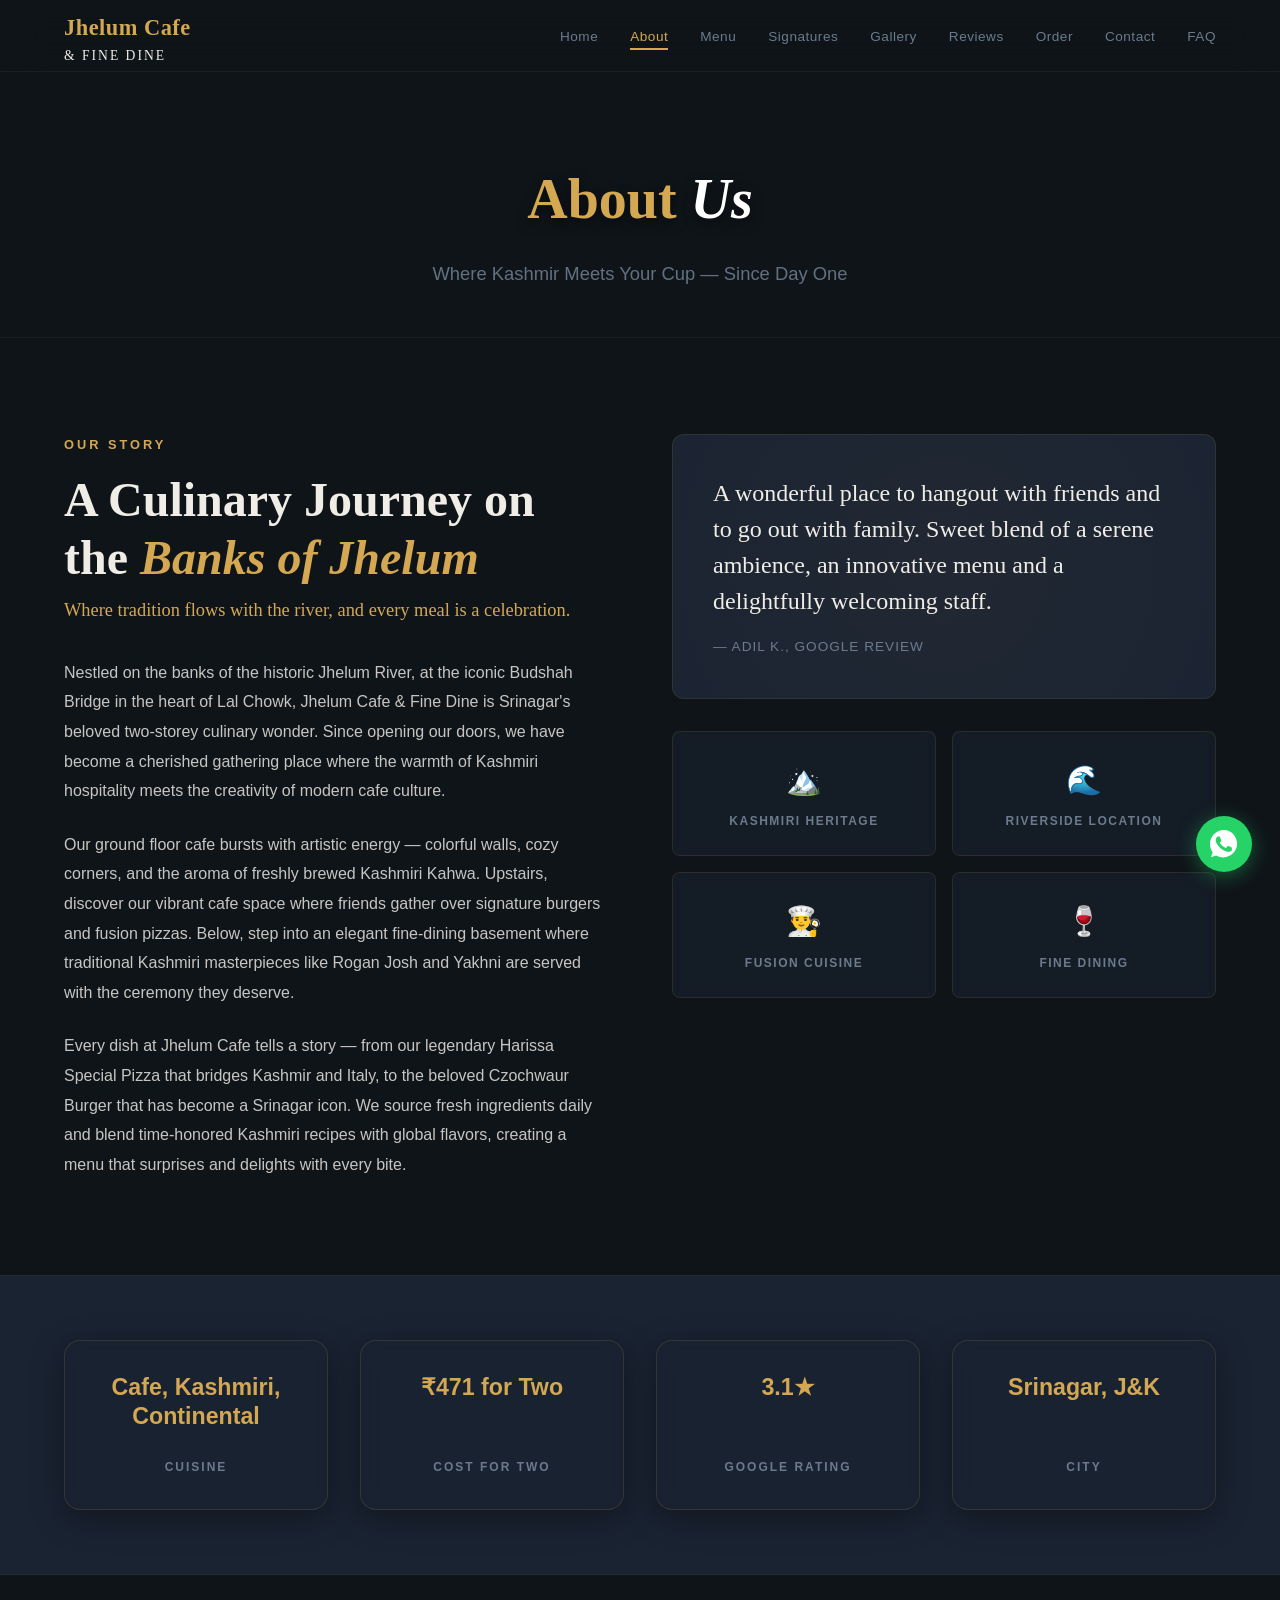
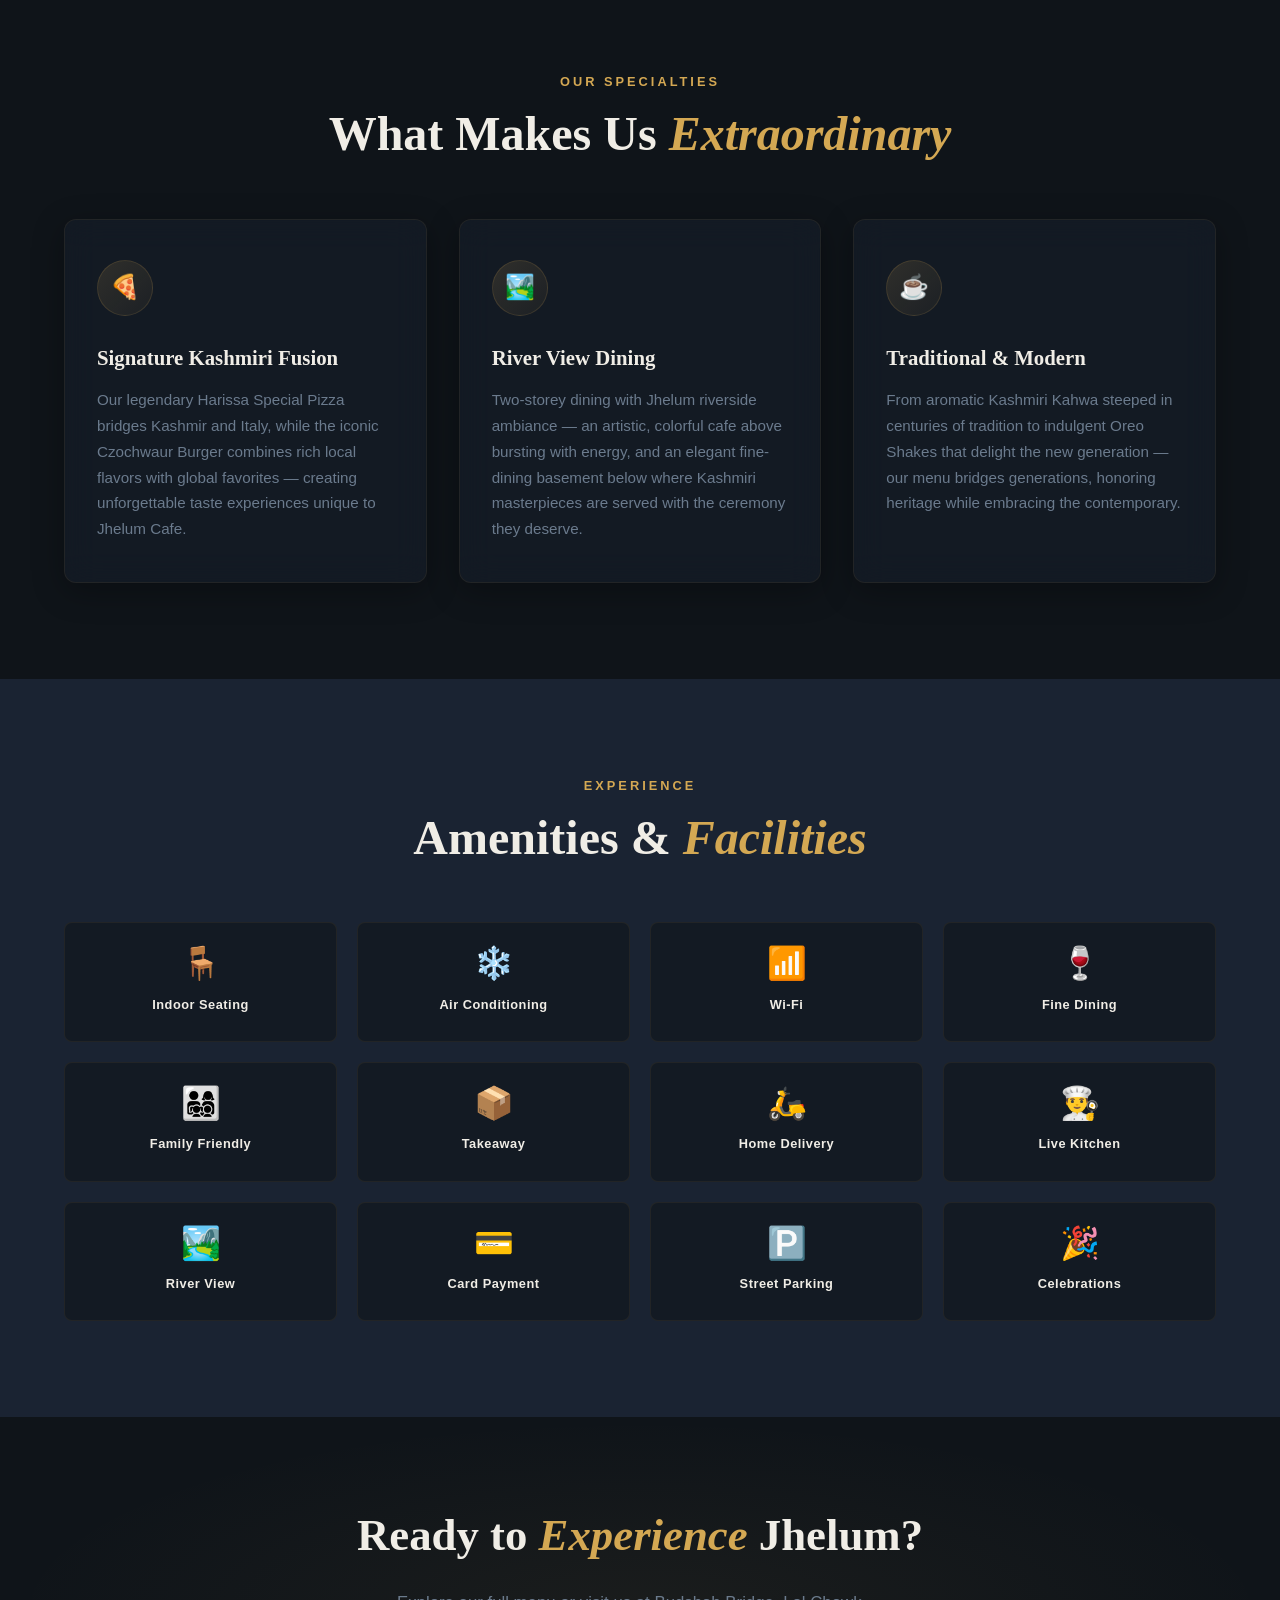
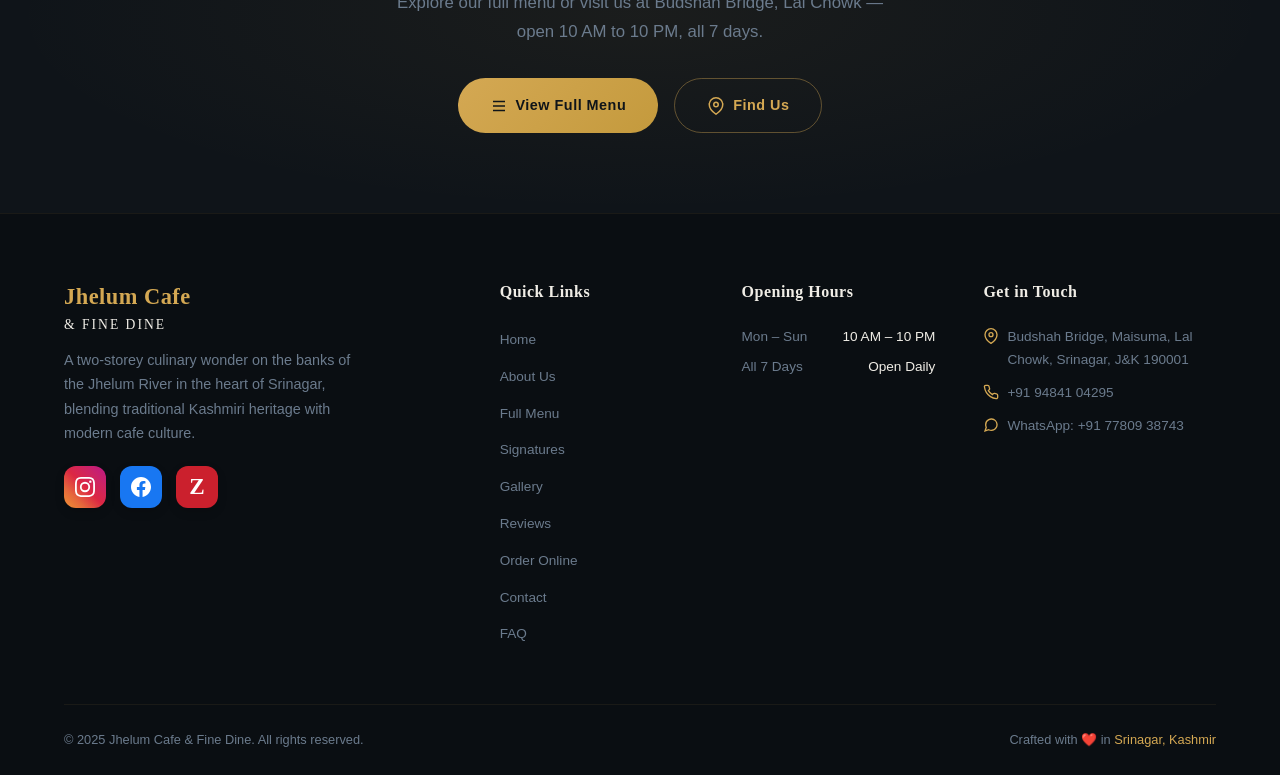
==== commit 5b478eb9: "Premium 50K Revamp: Glassmorphic theme styles, interactive WhatsApp Order Builder, and Reviews score" ====
--- a/about.html
+++ b/about.html
@@ -11,6 +11,264 @@
   <link rel="icon" type="image/svg+xml" href="data:image/svg+xml,<svg xmlns='http://www.w3.org/2000/svg' viewBox='0 0 100 100'><text y='.9em' font-size='90'>☕</text></svg>">
 
   <style>
+    /* 50K Rupee Premium Theme Overrides */
+    body {
+      padding-top: 72px !important;
+      background-color: #0F1419 !important;
+    }
+    .clean-page-header {
+      padding: 6rem 0 4rem 0 !important;
+      text-align: center !important;
+      background: linear-gradient(180deg, rgba(15, 20, 25, 0.8) 0%, rgba(15, 20, 25, 0.3) 100%) !important;
+      border-bottom: 1px solid rgba(212, 168, 83, 0.05) !important;
+      position: relative !important;
+      z-index: 10 !important;
+    }
+    .clean-page-title {
+      font-family: var(--font-display) !important;
+      font-size: clamp(2.5rem, 5vw, 3.8rem) !important;
+      font-weight: 700 !important;
+      color: var(--primary) !important;
+      margin-bottom: 1rem !important;
+      text-shadow: 0 4px 12px rgba(0, 0, 0, 0.5) !important;
+    }
+    .clean-page-title em {
+      font-style: italic !important;
+      color: #ffffff !important;
+    }
+    .clean-page-subtitle {
+      font-family: var(--font-body) !important;
+      font-size: clamp(0.95rem, 2vw, 1.15rem) !important;
+      color: var(--muted) !important;
+      max-width: 750px !important;
+      margin: 0 auto !important;
+      line-height: 1.6 !important;
+      opacity: 0.9 !important;
+    }
+    .glass-panel, .specialty-card, .stat-card, .contact-card, .rating-card, .sig-card, .accordion__item, .review-card, .amenity-card, .menu-card, .platform-card, .delivery-card {
+      background: rgba(26, 35, 50, 0.45) !important;
+      backdrop-filter: blur(16px) !important;
+      -webkit-backdrop-filter: blur(16px) !important;
+      border: 1px solid rgba(212, 168, 83, 0.08) !important;
+      box-shadow: 0 8px 32px rgba(0, 0, 0, 0.3) !important;
+      transition: all 0.4s cubic-bezier(0.165, 0.84, 0.44, 1) !important;
+    }
+    .specialty-card:hover, .stat-card:hover, .contact-card:hover, .rating-card:hover, .sig-card:hover, .review-card:hover, .amenity-card:hover, .menu-card:hover, .platform-card:hover, .delivery-card:hover {
+      transform: translateY(-6px) !important;
+      border-color: rgba(212, 168, 83, 0.25) !important;
+      box-shadow: 0 12px 40px rgba(212, 168, 83, 0.1) !important;
+    }
+    .accordion__item.active {
+      border-color: rgba(212, 168, 83, 0.45) !important;
+      box-shadow: 0 10px 30px rgba(212, 168, 83, 0.12) !important;
+    }
+    
+    /* WhatsApp Order Builder Styles */
+    .order-builder-section {
+      padding: 6rem 0 !important;
+      background: #0F1419 !important;
+    }
+    .builder-grid {
+      display: grid !important;
+      grid-template-columns: 1.2fr 0.8fr !important;
+      gap: 3rem !important;
+      align-items: start !important;
+    }
+    @media (max-width: 992px) {
+      .builder-grid {
+        grid-template-columns: 1fr !important;
+        gap: 2rem !important;
+      }
+    }
+    .builder-panel, .builder-summary {
+      padding: 2.5rem !important;
+      border-radius: var(--radius) !important;
+    }
+    .panel-title {
+      font-family: var(--font-display) !important;
+      font-size: 1.6rem !important;
+      color: #ffffff !important;
+      margin-bottom: 2rem !important;
+      border-bottom: 1px solid rgba(212, 168, 83, 0.1) !important;
+      padding-bottom: 0.75rem !important;
+    }
+    .builder-items-list {
+      display: flex !important;
+      flex-direction: column !important;
+      gap: 1.25rem !important;
+    }
+    .builder-item {
+      display: flex !important;
+      justify-content: space-between !important;
+      align-items: center !important;
+      padding: 1.25rem !important;
+      background: rgba(15, 20, 25, 0.4) !important;
+      border: 1px solid rgba(212, 168, 83, 0.05) !important;
+      border-radius: var(--radius-sm) !important;
+      transition: all 0.3s ease !important;
+    }
+    .builder-item:hover {
+      border-color: rgba(212, 168, 83, 0.2) !important;
+      background: rgba(15, 20, 25, 0.6) !important;
+    }
+    .item-info {
+      display: flex !important;
+      flex-direction: column !important;
+      gap: 0.35rem !important;
+      text-align: left !important;
+    }
+    .item-name {
+      font-weight: 600 !important;
+      color: var(--text) !important;
+      font-size: 1.05rem !important;
+    }
+    .item-price {
+      color: var(--primary) !important;
+      font-weight: 700 !important;
+      font-family: var(--font-body) !important;
+    }
+    .item-badge {
+      font-size: 0.65rem !important;
+      text-transform: uppercase !important;
+      letter-spacing: 1px !important;
+      font-weight: 700 !important;
+      color: var(--muted) !important;
+    }
+    .item-badge.bestseller {
+      color: var(--primary) !important;
+    }
+    .item-qty-controls {
+      display: flex !important;
+      align-items: center !important;
+      gap: 1rem !important;
+      background: rgba(15, 20, 25, 0.8) !important;
+      padding: 0.5rem 1rem !important;
+      border-radius: 30px !important;
+      border: 1px solid rgba(212, 168, 83, 0.1) !important;
+    }
+    .qty-btn {
+      background: none !important;
+      border: none !important;
+      color: var(--primary) !important;
+      font-size: 1.2rem !important;
+      font-weight: 700 !important;
+      cursor: pointer !important;
+      width: 24px !important;
+      height: 24px !important;
+      display: flex !important;
+      align-items: center !important;
+      justify-content: center !important;
+      transition: all 0.2s ease !important;
+    }
+    .qty-btn:hover {
+      color: #ffffff !important;
+      transform: scale(1.2) !important;
+    }
+    .qty-val {
+      color: #ffffff !important;
+      font-weight: 700 !important;
+      min-width: 16px !important;
+      text-align: center !important;
+    }
+    .summary-list {
+      display: flex !important;
+      flex-direction: column !important;
+      gap: 1rem !important;
+      margin-bottom: 2rem !important;
+      min-height: 80px !important;
+    }
+    .summary-item {
+      display: flex !important;
+      justify-content: space-between !important;
+      font-size: 0.95rem !important;
+      color: var(--text) !important;
+      border-bottom: 1px dashed rgba(212, 168, 83, 0.1) !important;
+      padding-bottom: 0.5rem !important;
+    }
+    .empty-msg {
+      color: var(--muted) !important;
+      text-align: center !important;
+      font-style: italic !important;
+      margin-top: 1.5rem !important;
+    }
+    .summary-total {
+      display: flex !important;
+      justify-content: space-between !important;
+      font-size: 1.25rem !important;
+      font-weight: 700 !important;
+      color: #ffffff !important;
+      border-top: 1.5px solid rgba(212, 168, 83, 0.2) !important;
+      padding-top: 1rem !important;
+      margin-bottom: 2rem !important;
+    }
+    .total-price {
+      color: var(--primary) !important;
+    }
+    .customer-info-inputs {
+      display: flex !important;
+      flex-direction: column !important;
+      gap: 1rem !important;
+      margin-bottom: 2rem !important;
+    }
+    .customer-info-inputs input {
+      width: 100% !important;
+      padding: 0.85rem 1.25rem !important;
+      border-radius: var(--radius-sm) !important;
+      background: rgba(15, 20, 25, 0.6) !important;
+      border: 1px solid rgba(212, 168, 83, 0.1) !important;
+      color: #ffffff !important;
+      font-size: 0.95rem !important;
+      outline: none !important;
+      transition: all 0.3s ease !important;
+    }
+    .customer-info-inputs input:focus {
+      border-color: var(--primary) !important;
+      box-shadow: 0 0 10px rgba(212, 168, 83, 0.15) !important;
+    }
+    .whatsapp-send-btn {
+      width: 100% !important;
+      padding: 1rem !important;
+      border-radius: 30px !important;
+      border: none !important;
+      background: #25D366 !important;
+      color: #ffffff !important;
+      font-size: 1.05rem !important;
+      font-weight: 700 !important;
+      cursor: pointer !important;
+      transition: all 0.3s ease !important;
+      display: flex !important;
+      align-items: center !important;
+      justify-content: center !important;
+      gap: 0.5rem !important;
+      box-shadow: 0 4px 15px rgba(37, 211, 102, 0.3) !important;
+    }
+    .whatsapp-send-btn:hover:not(:disabled) {
+      background: #128C7E !important;
+      transform: translateY(-2px) !important;
+      box-shadow: 0 6px 20px rgba(18, 140, 126, 0.4) !important;
+    }
+    .whatsapp-send-btn:disabled {
+      background: rgba(255, 255, 255, 0.05) !important;
+      color: var(--muted) !important;
+      cursor: not-allowed !important;
+      box-shadow: none !important;
+    }
+    
+    /* Reviews Summary Styles */
+    @media (max-width: 768px) {
+      .rating-summary-panel {
+        grid-template-columns: 1fr !important;
+        gap: 2rem !important;
+        padding: 2rem !important;
+      }
+      .summary-score-block {
+        border-right: none !important;
+        border-bottom: 1px solid rgba(212, 168, 83, 0.1) !important;
+        padding-right: 0 !important;
+        padding-bottom: 2rem !important;
+      }
+    }
+
     /* Clean Page Header Styles (Habit Cafe Style) */
     body {
       padding-top: 72px !important;
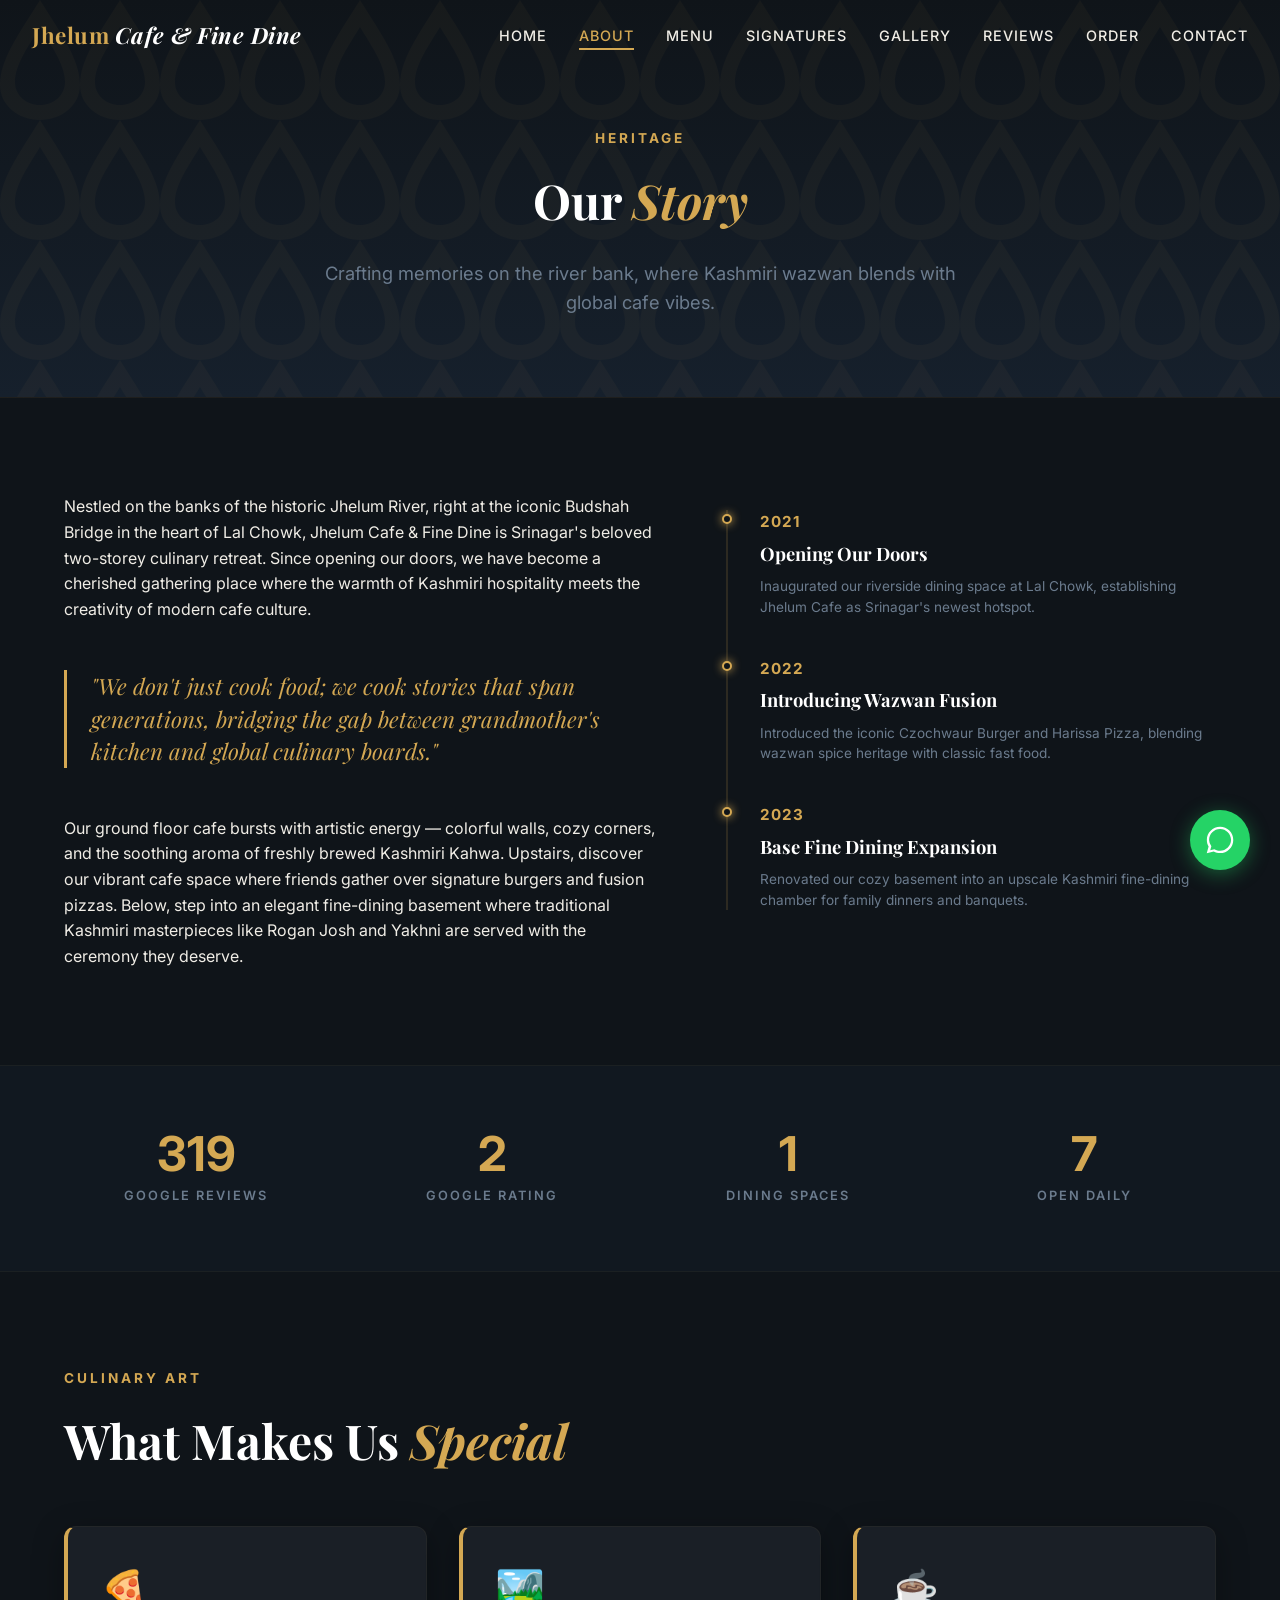
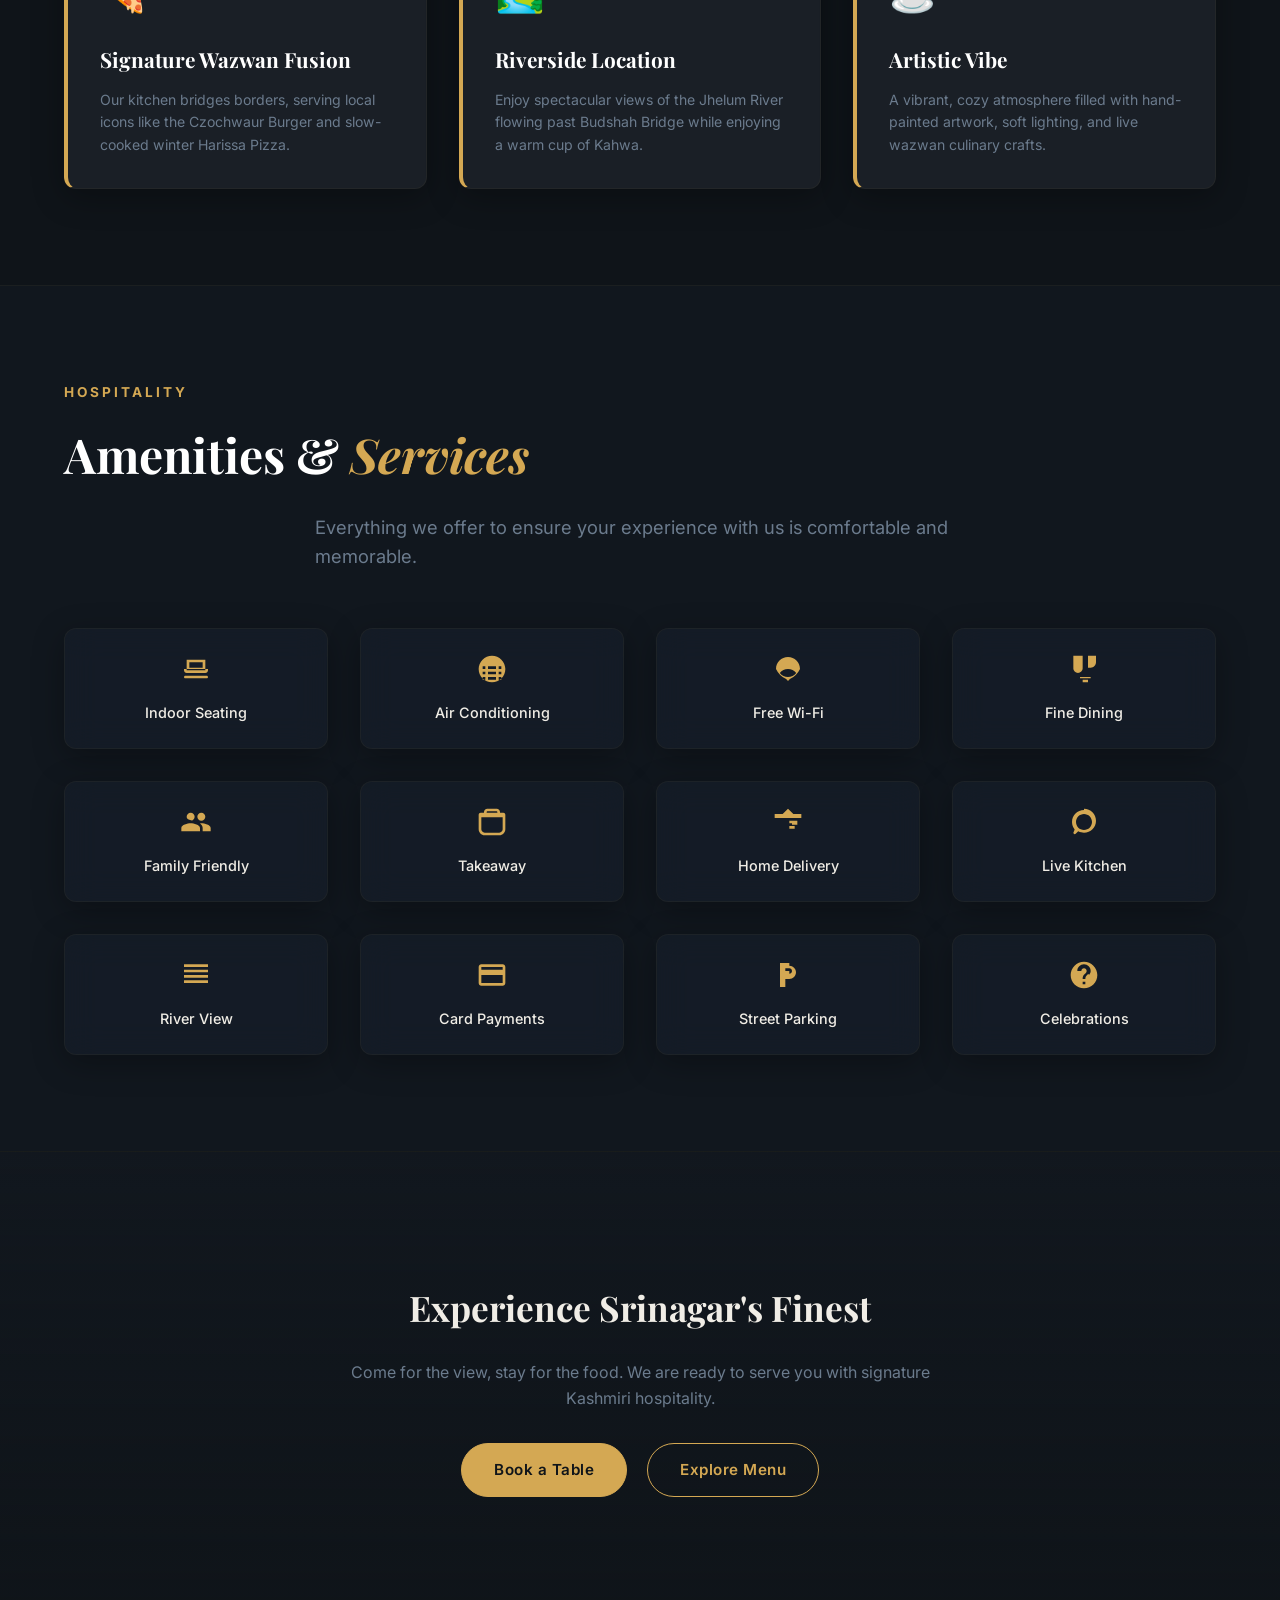
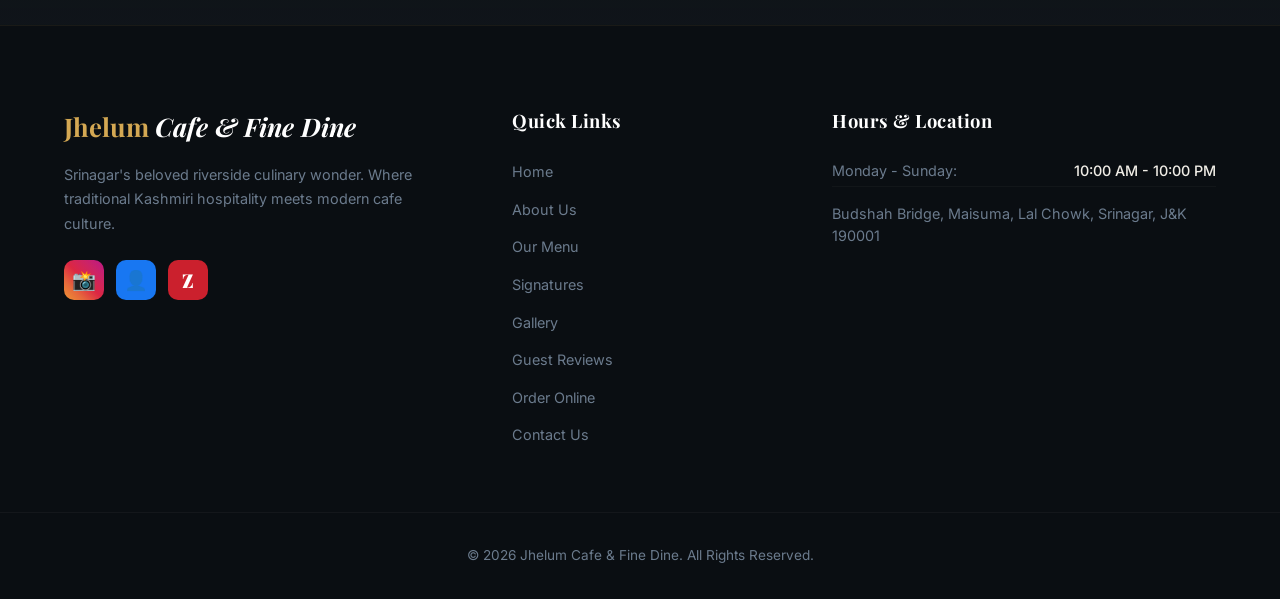
==== commit 2405b3c6: "Upgrade Jhelum Cafe website to ₹50,000 professional standard: Rebuilt all 8 subpages with global sty" ====
--- a/about.html
+++ b/about.html
@@ -3,1476 +3,293 @@
 <head>
   <meta charset="UTF-8">
   <meta name="viewport" content="width=device-width, initial-scale=1.0">
-  <title>Jhelum Cafe & Fine Dine | About Us | Srinagar</title>
-  <meta name="description" content="Discover the story of Jhelum Cafe & Fine Dine — Srinagar's beloved two-storey culinary wonder at Budshah Bridge, blending Kashmiri heritage with modern cafe culture.">
-  <meta property="og:title" content="Jhelum Cafe & Fine Dine | About Us | Srinagar">
-  <meta property="og:description" content="Discover the story of Jhelum Cafe & Fine Dine — Srinagar's beloved two-storey culinary wonder at Budshah Bridge, blending Kashmiri heritage with modern cafe culture.">
-  <meta property="og:type" content="website">
-  <link rel="icon" type="image/svg+xml" href="data:image/svg+xml,<svg xmlns='http://www.w3.org/2000/svg' viewBox='0 0 100 100'><text y='.9em' font-size='90'>☕</text></svg>">
-
+  <title>About Us | Jhelum Cafe & Fine Dine | Srinagar</title>
+  <meta name="description" content="Discover the story of Jhelum Cafe & Fine Dine. Serving wazwan fusion on the banks of the Jhelum River in Lal Chowk.">
+  <link rel="stylesheet" href="style.css">
+  <link href="https://fonts.googleapis.com/css2?family=Inter:wght@400;500;600;700&family=Playfair+Display:ital,wght@0,700;1,700&display=swap" rel="stylesheet">
   <style>
-    /* 50K Rupee Premium Theme Overrides */
-    body {
-      padding-top: 72px !important;
-      background-color: #0F1419 !important;
-    }
-    .clean-page-header {
-      padding: 6rem 0 4rem 0 !important;
-      text-align: center !important;
-      background: linear-gradient(180deg, rgba(15, 20, 25, 0.8) 0%, rgba(15, 20, 25, 0.3) 100%) !important;
-      border-bottom: 1px solid rgba(212, 168, 83, 0.05) !important;
-      position: relative !important;
-      z-index: 10 !important;
-    }
-    .clean-page-title {
-      font-family: var(--font-display) !important;
-      font-size: clamp(2.5rem, 5vw, 3.8rem) !important;
-      font-weight: 700 !important;
-      color: var(--primary) !important;
-      margin-bottom: 1rem !important;
-      text-shadow: 0 4px 12px rgba(0, 0, 0, 0.5) !important;
-    }
-    .clean-page-title em {
-      font-style: italic !important;
-      color: #ffffff !important;
-    }
-    .clean-page-subtitle {
-      font-family: var(--font-body) !important;
-      font-size: clamp(0.95rem, 2vw, 1.15rem) !important;
-      color: var(--muted) !important;
-      max-width: 750px !important;
-      margin: 0 auto !important;
-      line-height: 1.6 !important;
-      opacity: 0.9 !important;
-    }
-    .glass-panel, .specialty-card, .stat-card, .contact-card, .rating-card, .sig-card, .accordion__item, .review-card, .amenity-card, .menu-card, .platform-card, .delivery-card {
-      background: rgba(26, 35, 50, 0.45) !important;
-      backdrop-filter: blur(16px) !important;
-      -webkit-backdrop-filter: blur(16px) !important;
-      border: 1px solid rgba(212, 168, 83, 0.08) !important;
-      box-shadow: 0 8px 32px rgba(0, 0, 0, 0.3) !important;
-      transition: all 0.4s cubic-bezier(0.165, 0.84, 0.44, 1) !important;
-    }
-    .specialty-card:hover, .stat-card:hover, .contact-card:hover, .rating-card:hover, .sig-card:hover, .review-card:hover, .amenity-card:hover, .menu-card:hover, .platform-card:hover, .delivery-card:hover {
-      transform: translateY(-6px) !important;
-      border-color: rgba(212, 168, 83, 0.25) !important;
-      box-shadow: 0 12px 40px rgba(212, 168, 83, 0.1) !important;
-    }
-    .accordion__item.active {
-      border-color: rgba(212, 168, 83, 0.45) !important;
-      box-shadow: 0 10px 30px rgba(212, 168, 83, 0.12) !important;
+    /* About Page Specific Styles */
+    .about-hero {
+      position: relative;
+      background: linear-gradient(180deg, #0F1419 0%, #16202C 100%);
+      padding: 8rem 0 5rem;
+      text-align: center;
+      overflow: hidden;
+      border-bottom: 1px solid rgba(212, 168, 83, 0.08);
     }
     
-    /* WhatsApp Order Builder Styles */
-    .order-builder-section {
-      padding: 6rem 0 !important;
-      background: #0F1419 !important;
-    }
-    .builder-grid {
-      display: grid !important;
-      grid-template-columns: 1.2fr 0.8fr !important;
-      gap: 3rem !important;
-      align-items: start !important;
-    }
-    @media (max-width: 992px) {
-      .builder-grid {
-        grid-template-columns: 1fr !important;
-        gap: 2rem !important;
-      }
-    }
-    .builder-panel, .builder-summary {
-      padding: 2.5rem !important;
-      border-radius: var(--radius) !important;
-    }
-    .panel-title {
-      font-family: var(--font-display) !important;
-      font-size: 1.6rem !important;
-      color: #ffffff !important;
-      margin-bottom: 2rem !important;
-      border-bottom: 1px solid rgba(212, 168, 83, 0.1) !important;
-      padding-bottom: 0.75rem !important;
-    }
-    .builder-items-list {
-      display: flex !important;
-      flex-direction: column !important;
-      gap: 1.25rem !important;
-    }
-    .builder-item {
-      display: flex !important;
-      justify-content: space-between !important;
-      align-items: center !important;
-      padding: 1.25rem !important;
-      background: rgba(15, 20, 25, 0.4) !important;
-      border: 1px solid rgba(212, 168, 83, 0.05) !important;
-      border-radius: var(--radius-sm) !important;
-      transition: all 0.3s ease !important;
-    }
-    .builder-item:hover {
-      border-color: rgba(212, 168, 83, 0.2) !important;
-      background: rgba(15, 20, 25, 0.6) !important;
-    }
-    .item-info {
-      display: flex !important;
-      flex-direction: column !important;
-      gap: 0.35rem !important;
-      text-align: left !important;
-    }
-    .item-name {
-      font-weight: 600 !important;
-      color: var(--text) !important;
-      font-size: 1.05rem !important;
-    }
-    .item-price {
-      color: var(--primary) !important;
-      font-weight: 700 !important;
-      font-family: var(--font-body) !important;
-    }
-    .item-badge {
-      font-size: 0.65rem !important;
-      text-transform: uppercase !important;
-      letter-spacing: 1px !important;
-      font-weight: 700 !important;
-      color: var(--muted) !important;
-    }
-    .item-badge.bestseller {
-      color: var(--primary) !important;
-    }
-    .item-qty-controls {
-      display: flex !important;
-      align-items: center !important;
-      gap: 1rem !important;
-      background: rgba(15, 20, 25, 0.8) !important;
-      padding: 0.5rem 1rem !important;
-      border-radius: 30px !important;
-      border: 1px solid rgba(212, 168, 83, 0.1) !important;
-    }
-    .qty-btn {
-      background: none !important;
-      border: none !important;
-      color: var(--primary) !important;
-      font-size: 1.2rem !important;
-      font-weight: 700 !important;
-      cursor: pointer !important;
-      width: 24px !important;
-      height: 24px !important;
-      display: flex !important;
-      align-items: center !important;
-      justify-content: center !important;
-      transition: all 0.2s ease !important;
-    }
-    .qty-btn:hover {
-      color: #ffffff !important;
-      transform: scale(1.2) !important;
-    }
-    .qty-val {
-      color: #ffffff !important;
-      font-weight: 700 !important;
-      min-width: 16px !important;
-      text-align: center !important;
-    }
-    .summary-list {
-      display: flex !important;
-      flex-direction: column !important;
-      gap: 1rem !important;
-      margin-bottom: 2rem !important;
-      min-height: 80px !important;
-    }
-    .summary-item {
-      display: flex !important;
-      justify-content: space-between !important;
-      font-size: 0.95rem !important;
-      color: var(--text) !important;
-      border-bottom: 1px dashed rgba(212, 168, 83, 0.1) !important;
-      padding-bottom: 0.5rem !important;
-    }
-    .empty-msg {
-      color: var(--muted) !important;
-      text-align: center !important;
-      font-style: italic !important;
-      margin-top: 1.5rem !important;
-    }
-    .summary-total {
-      display: flex !important;
-      justify-content: space-between !important;
-      font-size: 1.25rem !important;
-      font-weight: 700 !important;
-      color: #ffffff !important;
-      border-top: 1.5px solid rgba(212, 168, 83, 0.2) !important;
-      padding-top: 1rem !important;
-      margin-bottom: 2rem !important;
-    }
-    .total-price {
-      color: var(--primary) !important;
-    }
-    .customer-info-inputs {
-      display: flex !important;
-      flex-direction: column !important;
-      gap: 1rem !important;
-      margin-bottom: 2rem !important;
-    }
-    .customer-info-inputs input {
-      width: 100% !important;
-      padding: 0.85rem 1.25rem !important;
-      border-radius: var(--radius-sm) !important;
-      background: rgba(15, 20, 25, 0.6) !important;
-      border: 1px solid rgba(212, 168, 83, 0.1) !important;
-      color: #ffffff !important;
-      font-size: 0.95rem !important;
-      outline: none !important;
-      transition: all 0.3s ease !important;
-    }
-    .customer-info-inputs input:focus {
-      border-color: var(--primary) !important;
-      box-shadow: 0 0 10px rgba(212, 168, 83, 0.15) !important;
-    }
-    .whatsapp-send-btn {
-      width: 100% !important;
-      padding: 1rem !important;
-      border-radius: 30px !important;
-      border: none !important;
-      background: #25D366 !important;
-      color: #ffffff !important;
-      font-size: 1.05rem !important;
-      font-weight: 700 !important;
-      cursor: pointer !important;
-      transition: all 0.3s ease !important;
-      display: flex !important;
-      align-items: center !important;
-      justify-content: center !important;
-      gap: 0.5rem !important;
-      box-shadow: 0 4px 15px rgba(37, 211, 102, 0.3) !important;
-    }
-    .whatsapp-send-btn:hover:not(:disabled) {
-      background: #128C7E !important;
-      transform: translateY(-2px) !important;
-      box-shadow: 0 6px 20px rgba(18, 140, 126, 0.4) !important;
-    }
-    .whatsapp-send-btn:disabled {
-      background: rgba(255, 255, 255, 0.05) !important;
-      color: var(--muted) !important;
-      cursor: not-allowed !important;
-      box-shadow: none !important;
-    }
-    
-    /* Reviews Summary Styles */
-    @media (max-width: 768px) {
-      .rating-summary-panel {
-        grid-template-columns: 1fr !important;
-        gap: 2rem !important;
-        padding: 2rem !important;
-      }
-      .summary-score-block {
-        border-right: none !important;
-        border-bottom: 1px solid rgba(212, 168, 83, 0.1) !important;
-        padding-right: 0 !important;
-        padding-bottom: 2rem !important;
-      }
-    }
-
-    /* Clean Page Header Styles (Habit Cafe Style) */
-    body {
-      padding-top: 72px !important;
-    }
-    .clean-page-header {
-      padding: 5rem 0 3rem 0 !important;
-      text-align: center !important;
-      background: var(--bg) !important;
-      border-bottom: 1px solid rgba(212, 168, 83, 0.05) !important;
-      position: relative !important;
-      z-index: 10 !important;
-    }
-    .clean-page-title {
-      font-family: var(--font-display) !important;
-      font-size: clamp(2.5rem, 5vw, 3.5rem) !important;
-      font-weight: 700 !important;
-      color: var(--primary) !important;
-      margin-bottom: 0.75rem !important;
-      text-transform: capitalize !important;
-    }
-    .clean-page-title em {
-      font-style: italic !important;
-      color: #ffffff !important;
-    }
-    .clean-page-subtitle {
-      font-family: var(--font-body) !important;
-      font-size: clamp(0.95rem, 2vw, 1.15rem) !important;
-      color: var(--muted) !important;
-      max-width: 750px !important;
-      margin: 0 auto !important;
-      line-height: 1.6 !important;
-    }
-/* Global Mobile Scroll & Number Font Patch */
-    html, body {
-      overflow-x: hidden !important;
-      max-width: 100% !important;
-      position: relative !important;
-    }
-    .num-font, .price, .stats-count, .stats-number, .dish-price, .rating-badge .score, .stars, .score {
-      font-family: var(--font-body) !important;
-      font-variant-numeric: tabular-nums;
-      font-weight: 700;
-    }
-    /* Brand Colored Social Icons (Image 3 Style) */
-    .footer-social, .footer-socials, .footer__social, .footer-socials-list {
-      display: flex !important;
-      gap: 14px !important;
-      align-items: center !important;
-      justify-content: flex-start !important;
-      margin-top: 1rem !important;
-    }
-    .footer-social a, .footer-socials a, .footer__social a, .footer-social-link, .footer-socials-list a {
-      display: inline-flex !important;
-      align-items: center !important;
-      justify-content: center !important;
-      width: 42px !important;
-      height: 42px !important;
-      border-radius: 12px !important;
-      color: #ffffff !important;
-      transition: all 0.3s cubic-bezier(0.4, 0, 0.2, 1) !important;
-      border: none !important;
-      box-shadow: 0 4px 10px rgba(0,0,0,0.15) !important;
-      text-decoration: none !important;
-    }
-    /* Instagram Gradient Pink/Orange */
-    .footer-social a[aria-label="Instagram"], .footer-socials a[aria-label="Instagram"], .footer__social a[aria-label="Instagram"], .footer-social-link[aria-label="Instagram"], .footer-socials-list a[aria-label="Instagram"] {
-      background: linear-gradient(45deg, #f09433 0%, #e6683c 25%, #dc2743 50%, #cc2366 75%, #bc1888 100%) !important;
-    }
-    /* Facebook Blue */
-    .footer-social a[aria-label="Facebook"], .footer-socials a[aria-label="Facebook"], .footer__social a[aria-label="Facebook"], .footer-social-link[aria-label="Facebook"], .footer-socials-list a[aria-label="Facebook"] {
-      background: #1877F2 !important;
-    }
-    /* Zomato Red with bold letter Z */
-    .footer-social a[aria-label="Zomato"], .footer-socials a[aria-label="Zomato"], .footer__social a[aria-label="Zomato"], .footer-social-link[aria-label="Zomato"], .footer-socials-list a[aria-label="Zomato"] {
-      background: #CB202D !important; /* Official Zomato Red */
-      font-family: 'Playfair Display', Georgia, serif !important;
-      font-weight: 900 !important;
-      font-size: 1.45rem !important;
-      line-height: 1 !important;
-      color: #ffffff !important;
-    }
-    .footer-social a:hover, .footer-socials a:hover, .footer__social a:hover, .footer-social-link:hover {
-      transform: translateY(-4px) scale(1.08) !important;
-      box-shadow: 0 8px 16px rgba(0,0,0,0.3) !important;
-      color: #ffffff !important;
-    }
-    .footer-social a svg, .footer-socials a svg, .footer__social a svg, .footer-social-link svg {
-      width: 20px !important;
-      height: 20px !important;
-      fill: currentColor !important;
-      stroke: none !important;
-    }
-    /* Rating Badges in Hero single-line (Image 2 Style) */
-    .hero-ratings {
-      display: flex !important;
-      flex-direction: row !important;
-      flex-wrap: nowrap !important;
-      gap: 12px !important;
-      justify-content: center !important;
-      align-items: center !important;
-      width: 100% !important;
-      max-width: 600px !important;
-      margin: 0 auto 2.5rem !important;
-    }
-    .rating-badge {
-      display: inline-flex !important;
-      align-items: center !important;
-      gap: 8px !important;
-      background: rgba(26, 35, 50, 0.85) !important;
-      backdrop-filter: blur(10px) !important;
-      -webkit-backdrop-filter: blur(10px) !important;
-      border: 1px solid rgba(214, 168, 83, 0.2) !important;
-      padding: 8px 18px !important;
-      border-radius: 50px !important;
-      font-size: 0.9rem !important;
-      color: var(--text) !important;
-      white-space: nowrap !important;
-      box-shadow: 0 4px 15px rgba(0,0,0,0.2) !important;
-    }
-    @media (max-width: 480px) {
-      .hero-ratings {
-        gap: 6px !important;
-        padding: 0 10px !important;
-      }
-      .rating-badge {
-        padding: 6px 12px !important;
-        font-size: 0.72rem !important;
-        gap: 4px !important;
-      }
-    }
-
-    /* Global Hero Slideshow Styles */
-    .hero, .hero-menu, .page-hero {
-      position: relative !important;
-      overflow: hidden !important;
-      background: #0F1419 !important;
-    }
-    .hero-slideshow {
-      position: absolute !important;
-      top: 0 !important;
-      left: 0 !important;
-      width: 100% !important;
-      height: 100% !important;
-      z-index: 1 !important;
-      pointer-events: none !important;
-    }
-    .hero-slideshow .hero-slide {
-      position: absolute !important;
-      top: 0 !important;
-      left: 0 !important;
-      width: 100% !important;
-      height: 100% !important;
-      background-size: cover !important;
-      background-position: center !important;
-      opacity: 0;
-      transition: opacity 1.5s ease-in-out !important;
-    }
-    .hero-slideshow .hero-slide.active {
-      opacity: 1 !important;
-    }
-    .hero-overlay {
-      position: absolute !important;
-      top: 0 !important;
-      left: 0 !important;
-      width: 100% !important;
-      height: 100% !important;
-      background: linear-gradient(180deg, rgba(15, 20, 25, 0.5) 0%, rgba(15, 20, 25, 0.85) 100%) !important;
-      z-index: 2 !important;
-      pointer-events: none !important;
-    }
-    .hero-content, .hero__content {
-      position: relative !important;
-      z-index: 3 !important;
-    }
-
-    /* Remove decorative lines from headings globally */
-    .section-label::before,
-    .section-label::after,
-    .faq-section__label::before,
-    .faq-section__label::after,
-    .section-title::before,
-    .section-title::after {
-      display: none !important;
-      content: none !important;
-      width: 0 !important;
-      height: 0 !important;
-    }
-    .section-label, .faq-section__label {
-      gap: 0 !important;
-      padding-left: 0 !important;
-      padding-right: 0 !important;
-    }
-
-    /* Uniform Glassmorphic Stat Cards (About Us Image 3) */
-    .stats-section .stat-card {
-      background: rgba(26, 35, 50, 0.45) !important;
-      backdrop-filter: blur(10px) !important;
-      -webkit-backdrop-filter: blur(10px) !important;
-      border: 1px solid rgba(212, 168, 83, 0.15) !important;
-      border-radius: 16px !important;
-      padding: 2rem 1.5rem !important;
-      text-align: center !important;
-      display: flex !important;
-      flex-direction: column !important;
-      justify-content: center !important;
-      align-items: center !important;
-      min-height: 170px !important; /* Enforces identical height */
-      height: 100% !important;
-      box-shadow: var(--shadow) !important;
-      box-sizing: border-box !important;
-    }
-    .stats-section .stat-card::after {
-      display: none !important;
-      content: none !important;
-    }
-    .stats-section .stat-value {
-      font-size: clamp(1.1rem, 2vw, 1.45rem) !important; /* Safe size preventing overflow */
-      font-weight: 700 !important;
-      color: var(--primary) !important;
-      margin-bottom: 0.75rem !important;
-      line-height: 1.25 !important;
-      font-family: var(--font-body) !important;
-    }
-    .stats-section .stat-label {
-      font-size: 0.75rem !important;
-      color: var(--muted) !important;
-      text-transform: uppercase !important;
-      letter-spacing: 2px !important;
-      font-weight: 600 !important;
-      margin-top: auto !important;
-    }
-
-    /* Uniform Story Deco Cards (About Us Image 4) */
-    .story-deco-card {
-      background: rgba(26, 35, 50, 0.55) !important;
-      backdrop-filter: blur(8px) !important;
-      -webkit-backdrop-filter: blur(8px) !important;
-      border: 1px solid rgba(212, 168, 83, 0.12) !important;
-      border-radius: var(--radius-sm) !important;
-      padding: 1.5rem 1rem !important;
-      text-align: center !important;
-      display: flex !important;
-      flex-direction: column !important;
-      justify-content: center !important;
-      align-items: center !important;
-      min-height: 110px !important; /* Force same height */
-      height: 100% !important;
-      box-sizing: border-box !important;
-      transition: all 0.3s ease !important;
-    }
-    .story-deco-card:hover {
-      border-color: rgba(212, 168, 83, 0.3) !important;
-      transform: translateY(-3px) !important;
-    }
-
-
-    
-    html, body {
-      overflow-x: hidden !important;
-      max-width: 100% !important;
-      position: relative !important;
-    }
-    .num-font, .price, .stats-count, .stats-number, .dish-price, .rating-badge .score, .stars, .score {
-      font-family: var(--font-body) !important;
-      font-variant-numeric: tabular-nums;
-      font-weight: 700;
-    }
-    /* Brand Colored Social Icons (Image 3 Style) */
-    .footer-social, .footer-socials, .footer__social, .footer-socials-list {
-      display: flex !important;
-      gap: 14px !important;
-      align-items: center !important;
-      justify-content: flex-start !important;
-      margin-top: 1rem !important;
-    }
-    .footer-social a, .footer-socials a, .footer__social a, .footer-social-link, .footer-socials-list a {
-      display: inline-flex !important;
-      align-items: center !important;
-      justify-content: center !important;
-      width: 42px !important;
-      height: 42px !important;
-      border-radius: 12px !important;
-      color: #ffffff !important;
-      transition: all 0.3s cubic-bezier(0.4, 0, 0.2, 1) !important;
-      border: none !important;
-      box-shadow: 0 4px 10px rgba(0,0,0,0.15) !important;
-      text-decoration: none !important;
-    }
-    /* Instagram Gradient Pink/Orange */
-    .footer-social a[aria-label="Instagram"], .footer-socials a[aria-label="Instagram"], .footer__social a[aria-label="Instagram"], .footer-social-link[aria-label="Instagram"], .footer-socials-list a[aria-label="Instagram"] {
-      background: linear-gradient(45deg, #f09433 0%, #e6683c 25%, #dc2743 50%, #cc2366 75%, #bc1888 100%) !important;
-    }
-    /* Facebook Blue */
-    .footer-social a[aria-label="Facebook"], .footer-socials a[aria-label="Facebook"], .footer__social a[aria-label="Facebook"], .footer-social-link[aria-label="Facebook"], .footer-socials-list a[aria-label="Facebook"] {
-      background: #1877F2 !important;
-    }
-    /* Zomato Red */
-    .footer-social a[aria-label="Zomato"], .footer-socials a[aria-label="Zomato"], .footer__social a[aria-label="Zomato"], .footer-social-link[aria-label="Zomato"], .footer-socials-list a[aria-label="Zomato"] {
-      background: #CB202D !important; /* Official Zomato Red */
-    }
-    .footer-social a:hover, .footer-socials a:hover, .footer__social a:hover, .footer-social-link:hover {
-      transform: translateY(-4px) scale(1.08) !important;
-      box-shadow: 0 8px 16px rgba(0,0,0,0.3) !important;
-      color: #ffffff !important;
-    }
-    .footer-social a svg, .footer-socials a svg, .footer__social a svg, .footer-social-link svg {
-      width: 20px !important;
-      height: 20px !important;
-      fill: currentColor !important;
-      stroke: none !important;
-    }
-    /* Rating Badges in Hero single-line (Image 2 Style) */
-    .hero-ratings {
-      display: flex !important;
-      flex-direction: row !important;
-      flex-wrap: nowrap !important;
-      gap: 12px !important;
-      justify-content: center !important;
-      align-items: center !important;
-      width: 100% !important;
-      max-width: 600px !important;
-      margin: 0 auto 2.5rem !important;
-    }
-    .rating-badge {
-      display: inline-flex !important;
-      align-items: center !important;
-      gap: 8px !important;
-      background: rgba(26, 35, 50, 0.85) !important;
-      backdrop-filter: blur(10px) !important;
-      -webkit-backdrop-filter: blur(10px) !important;
-      border: 1px solid rgba(214, 168, 83, 0.2) !important;
-      padding: 8px 18px !important;
-      border-radius: 50px !important;
-      font-size: 0.9rem !important;
-      color: var(--text) !important;
-      white-space: nowrap !important;
-      box-shadow: 0 4px 15px rgba(0,0,0,0.2) !important;
-    }
-    @media (max-width: 480px) {
-      .hero-ratings {
-        gap: 6px !important;
-        padding: 0 10px !important;
-      }
-      .rating-badge {
-        padding: 6px 12px !important;
-        font-size: 0.72rem !important;
-        gap: 4px !important;
-      }
-    }
-
-    @import url('https://fonts.googleapis.com/css2?family=Playfair+Display:ital,wght@0,400;0,500;0,600;0,700;0,800;0,900;1,400;1,700&family=Inter:wght@300;400;500;600;700&display=swap');
-
-    /* ─── CSS Variables ─── */
-    :root {
-      --bg: #0F1419;
-      --surface: #1A2332;
-      --primary: #D4A853;
-      --secondary: #C0392B;
-      --text: #F0EDE6;
-      --muted: #6B7B8D;
-      --font-display: 'Playfair Display', Georgia, serif;
-      --font-body: 'Inter', -apple-system, BlinkMacSystemFont, sans-serif;
-      --radius: 12px;
-      --radius-sm: 8px;
-      --shadow: 0 8px 32px rgba(0,0,0,0.35);
-      --shadow-lg: 0 16px 64px rgba(0,0,0,0.5);
-      --transition: 0.35s cubic-bezier(0.4, 0, 0.2, 1);
-      --max-width: 1200px;
-    }
-
-    /* ─── Reset ─── */
-    *, *::before, *::after { margin: 0; padding: 0; box-sizing: border-box; }
-    html { scroll-behavior: smooth; scroll-padding-top: 80px; }
-    body {
-      font-family: var(--font-body);
-      background: var(--bg);
-      color: var(--text);
-      line-height: 1.7;
-      overflow-x: hidden;
-      -webkit-font-smoothing: antialiased;
-    }
-    a { color: var(--primary); text-decoration: none; transition: color var(--transition); }
-    a:hover { color: #e6bc6a; }
-    img { max-width: 100%; display: block; }
-
-    /* ─── Utility ─── */
-    .container { width: 90%; max-width: var(--max-width); margin: 0 auto; }
-    .section-label {
-      font-family: var(--font-body);
-      font-size: 0.8rem;
-      font-weight: 600;
-      letter-spacing: 3px;
-      text-transform: uppercase;
-      color: var(--primary);
-      margin-bottom: 0.75rem;
+    .paisley-overlay {
+      position: absolute;
+      inset: 0;
+      opacity: 0.04;
+      background-image: url("data:image/svg+xml,%3Csvg width='80' height='120' viewBox='0 0 80 120' xmlns='http://www.w3.org/2000/svg'%3E%3Cpath d='M40 0C18 35 0 60 0 85c0 20 18 35 40 35s40-15 40-35C80 60 62 35 40 0zm0 105c-14 0-25-10-25-23 0-18 15-38 25-55 10 17 25 37 25 55 0 13-11 23-25 23z' fill='%23D4A853'/%3E%3C/svg%3E");
+      background-repeat: repeat;
+      pointer-events: none;
+    }
+
+    .about-grid {
+      display: grid;
+      grid-template-columns: 1.1fr 0.9fr;
+      gap: 4rem;
+      align-items: start;
+      padding: 6rem 0;
+    }
+
+    .story-content {
       display: flex;
-      align-items: center;
-      gap: 12px;
-    }
-    .section-label::before {
-      display: none;
-    }
-    .section-title {
-      font-family: var(--font-display);
-      font-size: clamp(2rem, 4vw, 3rem);
-      font-weight: 700;
-      line-height: 1.2;
-      margin-bottom: 1.25rem;
-      color: var(--text);
-    }
-    .section-title em {
-      color: var(--primary);
-    }
-
-    /* ─── Scroll Animations ─── */
-    .reveal {
-      opacity: 0;
-      transform: translateY(40px);
-      transition: opacity 0.8s cubic-bezier(0.16, 1, 0.3, 1), transform 0.8s cubic-bezier(0.16, 1, 0.3, 1);
-    }
-    .reveal.visible {
-      opacity: 1;
-      transform: translateY(0);
-    }
-    .reveal-delay-1 { transition-delay: 0.1s; }
-    .reveal-delay-2 { transition-delay: 0.2s; }
-    .reveal-delay-3 { transition-delay: 0.3s; }
-    .reveal-delay-4 { transition-delay: 0.4s; }
-
-    /* ═══════════════════════════════════════════
-       NAVIGATION
-    ═══════════════════════════════════════════ */
-    .navbar {
-      position: fixed;
-      top: 0;
-      left: 0;
-      right: 0;
-      z-index: 1000;
-      padding: 0 5%;
-      height: 72px;
-      display: flex;
-      align-items: center;
-      justify-content: space-between;
-      background: rgba(15, 20, 25, 0.85);
-      backdrop-filter: blur(20px);
-      -webkit-backdrop-filter: blur(20px);
-      border-bottom: 1px solid rgba(212, 168, 83, 0.08);
-      transition: background var(--transition), box-shadow var(--transition);
-    }
-    .navbar.scrolled {
-      background: rgba(15, 20, 25, 0.96);
-      box-shadow: 0 4px 30px rgba(0,0,0,0.4);
-    }
-    .nav-logo {
+      flex-direction: column;
+      gap: 1.5rem;
+    }
+
+    .pull-quote {
       font-family: var(--font-display);
       font-size: 1.4rem;
+      font-style: italic;
+      color: var(--primary);
+      border-left: 3px solid var(--primary);
+      padding-left: 1.5rem;
+      margin: 1.5rem 0;
+      line-height: 1.45;
+    }
+
+    /* Vertical Milestone Timeline */
+    .timeline {
+      position: relative;
+      padding-left: 2rem;
+      border-left: 2px solid rgba(212, 168, 83, 0.15);
+      margin-top: 1rem;
+    }
+
+    .timeline-item {
+      position: relative;
+      margin-bottom: 2.5rem;
+    }
+
+    .timeline-item::before {
+      content: '';
+      position: absolute;
+      left: calc(-2rem - 6px);
+      top: 4px;
+      width: 10px;
+      height: 10px;
+      border-radius: 50%;
+      background: var(--bg);
+      border: 2px solid var(--primary);
+      box-shadow: 0 0 10px var(--primary);
+      z-index: 2;
+    }
+
+    .timeline-year {
+      font-family: var(--font-body);
       font-weight: 700;
       color: var(--primary);
-      letter-spacing: 0.5px;
-      white-space: nowrap;
-    }
-    .nav-logo span { color: var(--text); font-weight: 400; font-size: 0.85rem; display: block; letter-spacing: 2px; text-transform: uppercase; line-height: 1; margin-top: 2px; }
-    .nav-links { display: flex; gap: 2rem; align-items: center; list-style: none; }
-    .nav-links a {
-      font-size: 0.85rem;
-      font-weight: 500;
-      color: var(--muted);
-      letter-spacing: 0.5px;
-      position: relative;
-      padding: 4px 0;
-      transition: color var(--transition);
-    }
-    .nav-links a::after {
-      content: '';
-      position: absolute;
-      bottom: -2px;
-      left: 0;
-      width: 0%;
-      height: 2px;
-      background: var(--primary);
-      transition: width var(--transition);
-    }
-    .nav-links a:hover { color: var(--text); }
-    .nav-links a:hover::after { width: 100%; }
-    .nav-links a.active { color: var(--primary); }
-    .nav-links a.active::after { width: 100%; }
-
-    /* Hamburger */
-    .hamburger {
-      display: none;
-      flex-direction: column;
-      gap: 5px;
-      cursor: pointer;
-      z-index: 1100;
-      background: none;
-      border: none;
-      padding: 8px;
-    }
-    .hamburger span {
-      width: 26px;
-      height: 2px;
-      background: var(--text);
-      border-radius: 2px;
-      transition: var(--transition);
-      transform-origin: center;
-    }
-    .hamburger.open span:nth-child(1) { transform: rotate(45deg) translate(5px, 5px); }
-    .hamburger.open span:nth-child(2) { opacity: 0; }
-    .hamburger.open span:nth-child(3) { transform: rotate(-45deg) translate(5px, -5px); }
-
-    /* Mobile Overlay Menu */
-    .mobile-menu-overlay {
-      position: fixed;
-      top: 0;
-      left: 0;
-      width: 100%;
-      height: 100%;
-      background: rgba(15, 20, 25, 0.98);
-      z-index: 1050;
-      display: flex;
-      align-items: center;
-      justify-content: center;
-      opacity: 0;
-      visibility: hidden;
-      transition: opacity 0.4s ease, visibility 0.4s ease;
-    }
-    .mobile-menu-overlay.open { opacity: 1; visibility: visible; }
-    .mobile-menu-overlay nav { text-align: center; }
-    .mobile-menu-overlay nav a {
-      display: block;
+      font-size: 0.95rem;
+      letter-spacing: 1px;
+      margin-bottom: 0.25rem;
+    }
+
+    .timeline-title {
       font-family: var(--font-display);
-      font-size: 1.6rem;
-      color: var(--muted);
-      padding: 0.75rem 0;
-      transition: color var(--transition), transform var(--transition);
-    }
-    .mobile-menu-overlay nav a:hover,
-    .mobile-menu-overlay nav a.active { color: var(--primary); transform: translateX(8px); }
-
-    @media (max-width: 1024px) {
-      .nav-links { display: none; }
-      .hamburger { display: flex; }
-    }
-
-    /* ═══════════════════════════════════════════
-       HERO
-    ═══════════════════════════════════════════ */
-    .hero {
-      position: relative;
-      height: 50vh;
-      min-height: 360px;
-      display: flex;
-      align-items: center;
-      justify-content: center;
-      text-align: center;
-      overflow: hidden;
-    }
-    .hero::before {
-      content: '';
-      position: absolute;
-      inset: 0;
-      background:
-        radial-gradient(ellipse at 30% 50%, rgba(212,168,83,0.06) 0%, transparent 60%),
-        radial-gradient(ellipse at 70% 20%, rgba(192,57,43,0.04) 0%, transparent 50%),
-        linear-gradient(180deg, var(--bg) 0%, #0d1117 40%, #111820 70%, var(--bg) 100%);
-      z-index: 1;
-    }
-    /* Animated grain */
-    .hero::after {
-      content: '';
-      position: absolute;
-      inset: 0;
-      background-image: url("data:image/svg+xml,%3Csvg viewBox='0 0 256 256' xmlns='http://www.w3.org/2000/svg'%3E%3Cfilter id='n'%3E%3CfeTurbulence type='fractalNoise' baseFrequency='0.9' numOctaves='4' stitchTiles='stitch'/%3E%3C/filter%3E%3Crect width='100%25' height='100%25' filter='url(%23n)' opacity='0.04'/%3E%3C/svg%3E");
-      z-index: 2;
-      pointer-events: none;
-    }
-    .hero-content {
-      position: relative;
-      z-index: 3;
-    }
-    .hero-breadcrumb {
+      font-size: 1.15rem;
+      color: #ffffff;
+      margin-bottom: 0.5rem;
+    }
+
+    .timeline-desc {
       font-size: 0.85rem;
       color: var(--muted);
-      margin-bottom: 1.5rem;
-      letter-spacing: 0.5px;
-    }
-    .hero-breadcrumb a { color: var(--muted); }
-    .hero-breadcrumb a:hover { color: var(--primary); }
-    .hero-breadcrumb .sep { margin: 0 0.5rem; color: rgba(107,123,141,0.5); }
-    .hero-breadcrumb .current { color: var(--primary); }
-    .hero h1 {
-      font-family: var(--font-display);
-      font-size: clamp(2.5rem, 6vw, 4.5rem);
-      font-weight: 700;
-      line-height: 1.15;
-      margin-bottom: 1rem;
-    }
-    .hero h1 em {
-      color: var(--primary);
-    }
-    .hero-sub {
-      font-size: 1.1rem;
-      color: var(--muted);
-      max-width: 540px;
-      margin: 0 auto;
-      font-weight: 300;
-    }
-    /* Decorative gold line under hero heading */
-    .hero-line {
-      width: 80px;
-      height: 3px;
-      background: linear-gradient(90deg, transparent, var(--primary), transparent);
-      margin: 1.25rem auto 1rem;
-      border-radius: 2px;
-    }
-
-    /* ═══════════════════════════════════════════
-       WAVE DIVIDER
-    ═══════════════════════════════════════════ */
-    
-
-    /* ═══════════════════════════════════════════
-       OUR STORY
-    ═══════════════════════════════════════════ */
-    .story-section {
-      padding: 6rem 0;
-      background: var(--bg);
-    }
-    .story-grid {
-      display: grid;
-      grid-template-columns: 1fr 1fr;
-      gap: 4rem;
-      align-items: start;
-    }
-    .story-left { position: relative; }
-    .story-left .section-label { margin-bottom: 1rem; }
-    .story-left .section-title { margin-bottom: 0.5rem; }
-    .story-tagline {
-      font-family: var(--font-display);
-      font-size: 1.15rem;
-      color: var(--primary);
-      margin-bottom: 2rem;
-      opacity: 0.9;
-    }
-    .story-paragraphs p {
-      color: rgba(240, 237, 230, 0.82);
-      font-size: 1rem;
-      line-height: 1.85;
-      margin-bottom: 1.5rem;
-    }
-    .story-paragraphs p:last-child { margin-bottom: 0; }
-    .story-right {
-      position: relative;
-    }
-    .story-visual {
-      background: var(--surface);
-      border-radius: var(--radius);
-      padding: 2.5rem;
-      border: 1px solid rgba(212,168,83,0.12);
-      position: relative;
-      overflow: hidden;
-    }
-    .story-visual::before {
-      content: '';
-      position: absolute;
-      top: -50%;
-      right: -50%;
-      width: 200%;
-      height: 200%;
-      background: radial-gradient(circle, rgba(212,168,83,0.04) 0%, transparent 60%);
-      pointer-events: none;
-    }
-    .story-visual-quote {
-      font-family: var(--font-display);
-      font-size: 1.5rem;
       line-height: 1.5;
-      color: var(--text);
-      position: relative;
-      z-index: 1;
-      margin-bottom: 1rem;
-    }
-    .story-visual-quote::before {
-      display: none;
-    }
-    .story-visual-attr {
-      font-size: 0.85rem;
-      color: var(--muted);
-      letter-spacing: 1px;
-      text-transform: uppercase;
-      position: relative;
-      z-index: 1;
-    }
-    /* Floating decorative elements */
-    .story-deco {
-      width: 100%;
-      margin-top: 2rem;
-      display: grid;
-      grid-template-columns: 1fr 1fr;
-      gap: 1rem;
-    }
-    .story-deco-card {
-      background: rgba(26,35,50,0.6);
-      border: 1px solid rgba(212,168,83,0.08);
-      border-radius: var(--radius-sm);
-      padding: 1.25rem;
-      text-align: center;
-      transition: border-color var(--transition), transform var(--transition);
-      display: flex;
-      flex-direction: column;
-      align-items: center;
-      justify-content: center;
-      min-height: 120px;
-      height: 100%;
-    }
-    .story-deco-card:hover {
-      border-color: rgba(212,168,83,0.25);
-      transform: translateY(-3px);
-    }
-    .story-deco-card .icon { font-size: 1.8rem; margin-bottom: 0.4rem; }
-    .story-deco-card .label {
-      font-size: 0.75rem;
-      color: var(--muted);
-      text-transform: uppercase;
-      letter-spacing: 1.5px;
-      font-weight: 600;
-    }
-
-    @media (max-width: 768px) {
-      .story-grid { grid-template-columns: 1fr; gap: 2.5rem; }
-    }
-
-    /* ═══════════════════════════════════════════
-       STATS ROW
-    ═══════════════════════════════════════════ */
-    .stats-section {
+    }
+
+    /* Stats Bar */
+    .about-stats {
       padding: 4rem 0;
-      background: var(--surface);
-      border-top: 1px solid rgba(212,168,83,0.06);
-      border-bottom: 1px solid rgba(212,168,83,0.06);
-    }
-    .stats-grid {
+      background: rgba(26, 35, 50, 0.3);
+      border-top: 1px solid rgba(212, 168, 83, 0.05);
+      border-bottom: 1px solid rgba(212, 168, 83, 0.05);
+      margin-bottom: 6rem;
+    }
+
+    .stats-row {
       display: grid;
       grid-template-columns: repeat(4, 1fr);
       gap: 2rem;
     }
-    .stat-card {
-      background: rgba(26, 35, 50, 0.6);
-      backdrop-filter: blur(10px);
-      -webkit-backdrop-filter: blur(10px);
-      border: 1px solid rgba(212, 168, 83, 0.1);
-      border-radius: var(--radius-sm);
+
+    .stat-node {
       text-align: center;
-      padding: 1.5rem 1rem;
-      position: relative;
-      display: flex;
-      flex-direction: column;
-      align-items: center;
-      justify-content: center;
-      height: 100%;
-    }
-    .stat-card:not(:last-child)::after {
-      display: none;
-    }
-    .stat-value {
-      font-family: var(--font-display);
-      font-size: clamp(1.2rem, 2.5vw, 2.2rem);
+    }
+
+    .stat-number {
+      font-size: clamp(2rem, 5vw, 3rem);
       font-weight: 700;
       color: var(--primary);
-      line-height: 1.2;
+      line-height: 1;
       margin-bottom: 0.5rem;
-      word-wrap: break-word;
-      word-break: break-word;
-      hyphens: auto;
-    }
+    }
+
     .stat-label {
       font-size: 0.8rem;
+      text-transform: uppercase;
       color: var(--muted);
-      text-transform: uppercase;
       letter-spacing: 2px;
       font-weight: 600;
     }
 
-    @media (max-width: 768px) {
-      .stats-grid { grid-template-columns: repeat(2, 1fr); gap: 1.5rem; }
-      .stat-card:nth-child(2)::after { display: none; }
-      .stat-card:nth-child(even)::after { display: none; }
-    }
-    @media (max-width: 400px) {
-      .stats-grid { grid-template-columns: 1fr 1fr; }
-    }
-
-    /* ═══════════════════════════════════════════
-       SPECIALTIES
-    ═══════════════════════════════════════════ */
+    /* Specialty Feature Cards */
     .specialties-section {
-      padding: 6rem 0;
-      background: var(--bg);
-    }
-    .specialties-header {
-      text-align: center;
-      margin-bottom: 3.5rem;
-    }
+      padding-bottom: 6rem;
+    }
+
     .specialties-grid {
       display: grid;
       grid-template-columns: repeat(3, 1fr);
       gap: 2rem;
-    }
+      margin-top: 3rem;
+    }
+
     .specialty-card {
-      background: var(--surface);
-      border: 1px solid rgba(212,168,83,0.08);
+      background: #1a1f26 !important;
+      border: 1px solid rgba(212, 168, 83, 0.05) !important;
+      border-left: 4px solid var(--primary) !important; /* Gold Left Border */
       border-radius: var(--radius);
-      padding: 2.5rem 2rem;
-      position: relative;
-      overflow: hidden;
-      transition: transform var(--transition), border-color var(--transition), box-shadow var(--transition);
-    }
-    .specialty-card::before {
-      content: '';
-      position: absolute;
-      top: 0;
-      left: 0;
-      right: 0;
-      height: 3px;
-      background: linear-gradient(90deg, var(--primary), var(--secondary));
-      opacity: 0;
-      transition: opacity var(--transition);
-    }
+      padding: 2rem;
+      transition: var(--transition);
+    }
+
     .specialty-card:hover {
-      transform: translateY(-6px);
-      border-color: rgba(212,168,83,0.2);
+      transform: translateY(-5px);
+      border-color: rgba(212, 168, 83, 0.2);
       box-shadow: var(--shadow);
     }
-    .specialty-card:hover::before { opacity: 1; }
+
     .specialty-icon {
-      width: 56px;
-      height: 56px;
-      border-radius: 50%;
-      background: linear-gradient(135deg, rgba(212,168,83,0.15), rgba(212,168,83,0.05));
-      display: flex;
-      align-items: center;
-      justify-content: center;
-      font-size: 1.5rem;
-      margin-bottom: 1.5rem;
-      border: 1px solid rgba(212,168,83,0.15);
-    }
+      font-size: 2.5rem;
+      margin-bottom: 1.25rem;
+      color: var(--primary);
+    }
+
     .specialty-card h3 {
       font-family: var(--font-display);
       font-size: 1.3rem;
-      font-weight: 600;
+      color: #ffffff;
       margin-bottom: 0.75rem;
-      color: var(--text);
-    }
+    }
+
     .specialty-card p {
-      font-size: 0.95rem;
+      font-size: 0.88rem;
       color: var(--muted);
-      line-height: 1.7;
-    }
-
-    @media (max-width: 768px) {
-      .specialties-grid { grid-template-columns: 1fr; gap: 1.5rem; }
-    }
-
-    /* ═══════════════════════════════════════════
-       AMENITIES
-    ═══════════════════════════════════════════ */
+      line-height: 1.6;
+    }
+
+    /* Amenities Grid */
     .amenities-section {
       padding: 6rem 0;
-      background: var(--surface);
-    }
-    .amenities-header {
-      text-align: center;
-      margin-bottom: 3.5rem;
-    }
+      background: rgba(26, 35, 50, 0.2);
+      border-top: 1px solid rgba(212, 168, 83, 0.05);
+    }
+
     .amenities-grid {
       display: grid;
       grid-template-columns: repeat(4, 1fr);
-      gap: 1.25rem;
-    }
-    .amenity-tile {
-      background: rgba(15, 20, 25, 0.6);
-      border: 1px solid rgba(212,168,83,0.08);
-      border-radius: var(--radius-sm);
-      padding: 1.5rem 1rem;
-      text-align: center;
-      transition: transform var(--transition), border-color var(--transition), background var(--transition);
-      cursor: default;
-    }
-    .amenity-tile:hover {
-      transform: translateY(-4px);
-      border-color: rgba(212,168,83,0.25);
-      background: rgba(15, 20, 25, 0.85);
-    }
-    .amenity-icon {
-      font-size: 2rem;
-      margin-bottom: 0.65rem;
-      display: block;
-      line-height: 1;
-    }
-    .amenity-label {
-      font-size: 0.8rem;
-      font-weight: 600;
-      color: var(--text);
-      letter-spacing: 0.5px;
-    }
-
-    @media (max-width: 768px) {
-      .amenities-grid { grid-template-columns: repeat(3, 1fr); gap: 1rem; }
-    }
-    @media (max-width: 480px) {
-      .amenities-grid { grid-template-columns: repeat(2, 1fr); }
-    }
-
-    /* ═══════════════════════════════════════════
-       CTA BANNER
-    ═══════════════════════════════════════════ */
-    .cta-section {
-      padding: 5rem 0;
-      background: var(--bg);
-      text-align: center;
-      position: relative;
-      overflow: hidden;
-    }
-    .cta-section::before {
-      content: '';
-      position: absolute;
-      inset: 0;
-      background: radial-gradient(ellipse at center, rgba(212,168,83,0.06), transparent 70%);
-      pointer-events: none;
-    }
-    .cta-content {
-      position: relative;
-      z-index: 1;
-    }
-    .cta-content h2 {
-      font-family: var(--font-display);
-      font-size: clamp(1.8rem, 4vw, 2.8rem);
-      font-weight: 700;
-      margin-bottom: 1rem;
-    }
-    .cta-content h2 em { color: var(--primary); }
-    .cta-content p {
-      color: var(--muted);
-      font-size: 1.05rem;
-      max-width: 520px;
-      margin: 0 auto 2rem;
-    }
-    .cta-buttons { display: flex; gap: 1rem; justify-content: center; flex-wrap: wrap; }
-    .btn {
-      display: inline-flex;
-      align-items: center;
-      gap: 8px;
-      padding: 14px 32px;
-      border-radius: 60px;
-      font-family: var(--font-body);
-      font-size: 0.9rem;
-      font-weight: 600;
-      letter-spacing: 0.5px;
-      cursor: pointer;
-      border: none;
-      transition: all var(--transition);
-      text-decoration: none;
-    }
-    .btn-primary {
-      background: linear-gradient(135deg, var(--primary), #c49a3d);
-      color: var(--bg);
-    }
-    .btn-primary:hover {
-      transform: translateY(-2px);
-      box-shadow: 0 8px 25px rgba(212,168,83,0.35);
-      color: var(--bg);
-    }
-    .btn-outline {
-      background: transparent;
-      color: var(--primary);
-      border: 1.5px solid rgba(212,168,83,0.4);
-    }
-    .btn-outline:hover {
-      background: rgba(212,168,83,0.1);
-      border-color: var(--primary);
-      transform: translateY(-2px);
-    }
-
-    /* ═══════════════════════════════════════════
-       FOOTER
-    ═══════════════════════════════════════════ */
-    .footer {
-      background: #0a0e12;
-      border-top: 1px solid rgba(212,168,83,0.08);
-      padding: 4rem 0 1.5rem;
-    }
-    .footer-grid {
-      display: grid;
-      grid-template-columns: 2fr 1fr 1fr 1.2fr;
-      gap: 3rem;
-      margin-bottom: 3rem;
-    }
-    .footer-brand .nav-logo { margin-bottom: 1rem; display: inline-block; }
-    .footer-brand p {
-      font-size: 0.9rem;
-      color: var(--muted);
-      line-height: 1.7;
-      max-width: 300px;
-      margin-bottom: 1.25rem;
-    }
-    .footer-socials { display: flex; gap: 0.75rem; }
-    .footer-socials a {
-      width: 40px;
-      height: 40px;
-      border-radius: 50%;
-      border: 1px solid rgba(212,168,83,0.2);
-      display: flex;
-      align-items: center;
-      justify-content: center;
-      color: var(--muted);
-      font-size: 1.1rem;
-      transition: all var(--transition);
-    }
-    .footer-socials a:hover {
-      background: var(--primary);
-      color: var(--bg);
-      border-color: var(--primary);
-      transform: translateY(-3px);
-    }
-    .footer h4 {
-      font-family: var(--font-display);
-      font-size: 1rem;
-      font-weight: 600;
-      margin-bottom: 1.25rem;
-      color: var(--text);
-      letter-spacing: 0.5px;
-    }
-    .footer-links { list-style: none; }
-    .footer-links li { margin-bottom: 0.6rem; }
-    .footer-links a {
-      font-size: 0.85rem;
-      color: var(--muted);
-      transition: color var(--transition), transform var(--transition);
-      display: inline-block;
-    }
-    .footer-links a:hover { color: var(--primary); transform: translateX(4px); }
-    .footer-hours li {
-      font-size: 0.85rem;
-      color: var(--muted);
-      margin-bottom: 0.4rem;
-      display: flex;
-      justify-content: space-between;
-    }
-    .footer-hours li span:last-child { color: var(--text); }
-    .footer-contact-info p {
-      font-size: 0.85rem;
-      color: var(--muted);
-      margin-bottom: 0.6rem;
-      display: flex;
-      align-items: flex-start;
-      gap: 8px;
-    }
-    .footer-contact-info p svg { flex-shrink: 0; margin-top: 3px; }
-    .footer-bottom {
-      border-top: 1px solid rgba(212,168,83,0.08);
-      padding-top: 1.5rem;
-      display: flex;
-      align-items: center;
-      justify-content: space-between;
-      flex-wrap: wrap;
-      gap: 1rem;
-    }
-    .footer-bottom p {
-      font-size: 0.8rem;
-      color: var(--muted);
-    }
-    .footer-bottom p a { color: var(--primary); }
-
-    @media (max-width: 768px) {
-      .footer-grid { grid-template-columns: 1fr 1fr; }
-    }
-    @media (max-width: 480px) {
-      .footer-grid { grid-template-columns: 1fr; }
-    }
-
-    /* ═══════════════════════════════════════════
-       FLOATING ELEMENTS
-    ═══════════════════════════════════════════ */
-    /* WhatsApp */
-    .whatsapp-float {
-      position: fixed;
-      bottom: 28px;
-      right: 28px;
-      z-index: 900;
-      width: 56px;
-      height: 56px;
-      border-radius: 50%;
-      background: #25D366;
-      display: flex;
-      align-items: center;
-      justify-content: center;
-      box-shadow: 0 4px 20px rgba(37,211,102,0.4);
-      transition: transform var(--transition), box-shadow var(--transition);
-      animation: waPulse 2s infinite;
-    }
-    .whatsapp-float:hover {
-      transform: scale(1.1);
-      box-shadow: 0 6px 30px rgba(37,211,102,0.5);
-    }
-    .whatsapp-float svg { width: 28px; height: 28px; fill: #fff; }
-    @keyframes waPulse {
-      0%, 100% { box-shadow: 0 4px 20px rgba(37,211,102,0.4); }
-      50% { box-shadow: 0 4px 20px rgba(37,211,102,0.4), 0 0 0 12px rgba(37,211,102,0.1); }
-    }
-
-    /* Back to Top */
-    .back-to-top {
-      position: fixed;
-      bottom: 28px;
-      left: 28px;
-      z-index: 900;
-      width: 48px;
-      height: 48px;
-      border-radius: 50%;
-      background: var(--primary);
-      color: var(--bg);
-      display: flex;
-      align-items: center;
-      justify-content: center;
-      cursor: pointer;
-      border: none;
-      box-shadow: 0 4px 16px rgba(212,168,83,0.3);
-      opacity: 0;
-      visibility: hidden;
-      transform: translateY(20px);
-      transition: all var(--transition);
-    }
-    .back-to-top.show {
-      opacity: 1;
-      visibility: visible;
-      transform: translateY(0);
-    }
-    .back-to-top:hover {
-      transform: translateY(-3px);
-      box-shadow: 0 6px 24px rgba(212,168,83,0.45);
-    }
-
-    /* ═══════════════════════════════════════════
-       MOBILE BOTTOM NAV
-    ═══════════════════════════════════════════ */
-    .mobile-bottom-nav {
-      display: none;
-      position: fixed;
-      bottom: 0;
-      left: 0;
-      right: 0;
-      z-index: 950;
-      background: rgba(10, 14, 18, 0.97);
-      backdrop-filter: blur(20px);
-      -webkit-backdrop-filter: blur(20px);
-      border-top: 1px solid rgba(212,168,83,0.1);
-      padding: 8px 0 calc(8px + env(safe-area-inset-bottom));
-    }
-    .mobile-bottom-nav ul {
-      display: flex;
-      justify-content: space-around;
-      align-items: center;
-      list-style: none;
-    }
-    .mobile-bottom-nav a {
+      gap: 2rem;
+      margin-top: 3.5rem;
+    }
+
+    .amenity-card {
       display: flex;
       flex-direction: column;
       align-items: center;
-      gap: 3px;
-      font-size: 0.65rem;
-      font-weight: 600;
+      text-align: center;
+      padding: 1.5rem;
+      border-radius: var(--radius);
+      background: rgba(26, 35, 50, 0.4);
+      border: 1px solid rgba(212, 168, 83, 0.05);
+      transition: var(--transition);
+    }
+
+    .amenity-card:hover {
+      border-color: rgba(212, 168, 83, 0.2);
+      transform: translateY(-3px);
+    }
+
+    .amenity-icon {
+      width: 32px;
+      height: 32px;
+      fill: var(--primary);
+      margin-bottom: 1rem;
+    }
+
+    .amenity-card span {
+      font-size: 0.9rem;
+      font-weight: 500;
+      color: var(--text);
+    }
+
+    /* CTA Section */
+    .about-cta {
+      padding: 8rem 0;
+      text-align: center;
+      background: linear-gradient(180deg, rgba(26, 35, 50, 0.2) 0%, rgba(15, 20, 25, 0.9) 100%);
+      border-top: 1px solid rgba(212, 168, 83, 0.05);
+    }
+
+    .about-cta-content {
+      max-width: 600px;
+      margin: 0 auto;
+    }
+
+    .about-cta h2 {
+      font-family: var(--font-display);
+      font-size: 2.2rem;
+      margin-bottom: 1.5rem;
+    }
+
+    .about-cta p {
       color: var(--muted);
-      text-transform: uppercase;
-      letter-spacing: 0.5px;
-      padding: 4px 8px;
-      transition: color var(--transition);
-    }
-    .mobile-bottom-nav a svg { width: 22px; height: 22px; }
-    .mobile-bottom-nav a:hover,
-    .mobile-bottom-nav a.active { color: var(--primary); }
-
-    @media (max-width: 768px) {
-      .mobile-bottom-nav { display: block; }
-      .whatsapp-float { bottom: 85px; right: 20px; width: 50px; height: 50px; }
-      .back-to-top { bottom: 85px; left: 20px; width: 42px; height: 42px; }
-      body { padding-bottom: 70px; }
-      .footer { padding-bottom: 5rem; }
-    }
-
-    /* ═══════════════════════════════════════════
-       COUNTER ANIMATION
-    ═══════════════════════════════════════════ */
-    .stat-value[data-animated="true"] {
-      transition: none;
+      margin-bottom: 2rem;
+    }
+
+    .about-cta-actions {
+      display: flex;
+      justify-content: center;
+      gap: 1.25rem;
+    }
+
+    @media (max-width: 992px) {
+      .about-grid {
+        grid-template-columns: 1fr;
+        gap: 3rem;
+      }
+      .specialties-grid {
+        grid-template-columns: 1fr;
+        gap: 1.5rem;
+      }
+      .amenities-grid {
+        grid-template-columns: repeat(3, 1fr);
+        gap: 1.5rem;
+      }
+      .stats-row {
+        grid-template-columns: repeat(2, 1fr);
+        gap: 2rem;
+      }
+    }
+
+    @media (max-width: 576px) {
+      .amenities-grid {
+        grid-template-columns: repeat(2, 1fr);
+        gap: 1rem;
+      }
     }
   </style>
 </head>
 <body>
 
-  <!-- ═══ NAVBAR ═══ -->
-  <header class="navbar" id="navbar">
-    <a href="index.html" class="nav-logo">
-      Jhelum Cafe
-      <span>& Fine Dine</span>
-    </a>
+  <!-- ============================
+       NAVIGATION BAR
+  ============================ -->
+  <nav class="navbar" id="navbar">
+    <a href="index.html" class="nav-logo">Jhelum <span>Cafe & Fine Dine</span></a>
     <ul class="nav-links">
       <li><a href="index.html">Home</a></li>
       <li><a href="about.html" class="active">About</a></li>
@@ -1482,442 +299,281 @@
       <li><a href="reviews.html">Reviews</a></li>
       <li><a href="order.html">Order</a></li>
       <li><a href="contact.html">Contact</a></li>
-      <li><a href="faq.html">FAQ</a></li>
     </ul>
-    <button class="hamburger" id="hamburger" aria-label="Toggle menu">
-      <span></span><span></span><span></span>
+    <button class="hamburger" id="hamburger" aria-label="Toggle Menu">
+      <span></span>
+      <span></span>
+      <span></span>
     </button>
+  </nav>
+
+  <!-- Mobile Overlay Menu -->
+  <div class="mobile-menu-overlay" id="mobileMenu">
+    <a href="index.html">Home</a>
+    <a href="about.html" class="active">About</a>
+    <a href="menu.html">Menu</a>
+    <a href="signatures.html">Signatures</a>
+    <a href="gallery.html">Gallery</a>
+    <a href="reviews.html">Reviews</a>
+    <a href="order.html">Order</a>
+    <a href="contact.html">Contact</a>
+  </div>
+
+  <!-- Hero Section -->
+  <header class="about-hero">
+    <div class="paisley-overlay"></div>
+    <div class="container reveal">
+      <span class="section-label">Heritage</span>
+      <h1 class="section-title">Our <em>Story</em></h1>
+      <p class="section-subtitle" style="margin:0 auto;">Crafting memories on the river bank, where Kashmiri wazwan blends with global cafe vibes.</p>
+    </div>
   </header>
 
-  <!-- ═══ MOBILE OVERLAY MENU ═══ -->
-  <div class="mobile-menu-overlay" id="mobileMenu">
-    <nav>
-      <a href="index.html">Home</a>
-      <a href="about.html" class="active">About</a>
-      <a href="menu.html">Menu</a>
-      <a href="signatures.html">Signatures</a>
-      <a href="gallery.html">Gallery</a>
-      <a href="reviews.html">Reviews</a>
-      <a href="order.html">Order</a>
-      <a href="contact.html">Contact</a>
-      <a href="faq.html">FAQ</a>
-    </nav>
-  </div>
-
-  <!-- ═══ HERO ═══ -->
-  <header class="clean-page-header">
+  <!-- Narrative & Timeline -->
+  <main class="container">
+    <div class="about-grid">
+      <!-- Left Story -->
+      <section class="story-content reveal">
+        <p>Nestled on the banks of the historic Jhelum River, right at the iconic Budshah Bridge in the heart of Lal Chowk, Jhelum Cafe & Fine Dine is Srinagar's beloved two-storey culinary retreat. Since opening our doors, we have become a cherished gathering place where the warmth of Kashmiri hospitality meets the creativity of modern cafe culture.</p>
+        
+        <div class="pull-quote">
+          "We don't just cook food; we cook stories that span generations, bridging the gap between grandmother's kitchen and global culinary boards."
+        </div>
+
+        <p>Our ground floor cafe bursts with artistic energy — colorful walls, cozy corners, and the soothing aroma of freshly brewed Kashmiri Kahwa. Upstairs, discover our vibrant cafe space where friends gather over signature burgers and fusion pizzas. Below, step into an elegant fine-dining basement where traditional Kashmiri masterpieces like Rogan Josh and Yakhni are served with the ceremony they deserve.</p>
+      </section>
+
+      <!-- Right Timeline -->
+      <section class="timeline-wrapper reveal">
+        <div class="timeline">
+          <div class="timeline-item">
+            <div class="timeline-year">2021</div>
+            <h4 class="timeline-title">Opening Our Doors</h4>
+            <p class="timeline-desc">Inaugurated our riverside dining space at Lal Chowk, establishing Jhelum Cafe as Srinagar's newest hotspot.</p>
+          </div>
+          <div class="timeline-item">
+            <div class="timeline-year">2022</div>
+            <h4 class="timeline-title">Introducing Wazwan Fusion</h4>
+            <p class="timeline-desc">Introduced the iconic Czochwaur Burger and Harissa Pizza, blending wazwan spice heritage with classic fast food.</p>
+          </div>
+          <div class="timeline-item">
+            <div class="timeline-year">2023</div>
+            <h4 class="timeline-title">Base Fine Dining Expansion</h4>
+            <p class="timeline-desc">Renovated our cozy basement into an upscale Kashmiri fine-dining chamber for family dinners and banquets.</p>
+          </div>
+        </div>
+      </section>
+    </div>
+  </main>
+
+  <!-- Stats Bar -->
+  <section class="about-stats">
     <div class="container">
-      <h1 class="clean-page-title">About <em>Us</em></h1>
-      <p class="clean-page-subtitle">Where Kashmir Meets Your Cup — Since Day One</p>
-    </div>
-  </header>
-
-  <!-- ═══ WAVE DIVIDER ═══ -->
-  
-
-  <!-- ═══ OUR STORY ═══ -->
-  <section class="story-section">
-    <div class="container">
-      <div class="story-grid">
-        <div class="story-left">
-          <div class="section-label reveal">Our Story</div>
-          <h2 class="section-title reveal reveal-delay-1">A Culinary Journey on the <em>Banks of Jhelum</em></h2>
-          <p class="story-tagline reveal reveal-delay-2">Where tradition flows with the river, and every meal is a celebration.</p>
-          <div class="story-paragraphs">
-            <p class="reveal reveal-delay-2">Nestled on the banks of the historic Jhelum River, at the iconic Budshah Bridge in the heart of Lal Chowk, Jhelum Cafe & Fine Dine is Srinagar's beloved two-storey culinary wonder. Since opening our doors, we have become a cherished gathering place where the warmth of Kashmiri hospitality meets the creativity of modern cafe culture.</p>
-            <p class="reveal reveal-delay-3">Our ground floor cafe bursts with artistic energy — colorful walls, cozy corners, and the aroma of freshly brewed Kashmiri Kahwa. Upstairs, discover our vibrant cafe space where friends gather over signature burgers and fusion pizzas. Below, step into an elegant fine-dining basement where traditional Kashmiri masterpieces like Rogan Josh and Yakhni are served with the ceremony they deserve.</p>
-            <p class="reveal reveal-delay-4">Every dish at Jhelum Cafe tells a story — from our legendary Harissa Special Pizza that bridges Kashmir and Italy, to the beloved Czochwaur Burger that has become a Srinagar icon. We source fresh ingredients daily and blend time-honored Kashmiri recipes with global flavors, creating a menu that surprises and delights with every bite.</p>
-          </div>
-        </div>
-        <div class="story-right">
-          <div class="story-visual reveal">
-            <p class="story-visual-quote">A wonderful place to hangout with friends and to go out with family. Sweet blend of a serene ambience, an innovative menu and a delightfully welcoming staff.</p>
-            <p class="story-visual-attr">— Adil K., Google Review</p>
-          </div>
-          <div class="story-deco reveal reveal-delay-2">
-            <div class="story-deco-card">
-              <div class="icon">🏔️</div>
-              <div class="label">Kashmiri Heritage</div>
-            </div>
-            <div class="story-deco-card">
-              <div class="icon">🌊</div>
-              <div class="label">Riverside Location</div>
-            </div>
-            <div class="story-deco-card">
-              <div class="icon">👨‍🍳</div>
-              <div class="label">Fusion Cuisine</div>
-            </div>
-            <div class="story-deco-card">
-              <div class="icon">🍷</div>
-              <div class="label">Fine Dining</div>
-            </div>
-          </div>
+      <div class="stats-row">
+        <div class="stat-node">
+          <div class="stat-number countup-number" data-target="524" data-suffix="+">0</div>
+          <div class="stat-label">Google Reviews</div>
+        </div>
+        <div class="stat-node">
+          <div class="stat-number countup-number" data-target="4" data-suffix=".0★">0</div>
+          <div class="stat-label">Google Rating</div>
+        </div>
+        <div class="stat-node">
+          <div class="stat-number countup-number" data-target="2" data-suffix=" Floors">0</div>
+          <div class="stat-label">Dining Spaces</div>
+        </div>
+        <div class="stat-node">
+          <div class="stat-number countup-number" data-target="12" data-suffix="+ Hours">0</div>
+          <div class="stat-label">Open Daily</div>
         </div>
       </div>
     </div>
   </section>
 
-  <!-- ═══ WAVE DIVIDER ═══ -->
-  
-
-  <!-- ═══ STATS ═══ -->
-  <section class="stats-section">
-    <div class="container">
-      <div class="stats-grid">
-        <div class="stat-card reveal">
-          <div class="stat-value" data-target="cuisine">Cafe, Kashmiri, Continental</div>
-          <div class="stat-label">Cuisine</div>
-        </div>
-        <div class="stat-card reveal reveal-delay-1">
-          <div class="stat-value" data-target="600" data-prefix="₹" data-suffix=" for Two">₹600 for Two</div>
-          <div class="stat-label">Cost for Two</div>
-        </div>
-        <div class="stat-card reveal reveal-delay-2">
-          <div class="stat-value" data-target="4.0" data-suffix="★">4.0★</div>
-          <div class="stat-label">Google Rating</div>
-        </div>
-        <div class="stat-card reveal reveal-delay-3">
-          <div class="stat-value" data-target="location">Srinagar, J&K</div>
-          <div class="stat-label">City</div>
-        </div>
+  <!-- Feature Cards -->
+  <section class="specialties-section container">
+    <div class="text-center reveal" style="margin-bottom: 3rem;">
+      <span class="section-label">Culinary Art</span>
+      <h2 class="section-title">What Makes Us <em>Special</em></h2>
+    </div>
+    <div class="specialties-grid reveal">
+      <div class="specialty-card glass-panel">
+        <div class="specialty-icon">🍕</div>
+        <h3>Signature Wazwan Fusion</h3>
+        <p>Our kitchen bridges borders, serving local icons like the Czochwaur Burger and slow-cooked winter Harissa Pizza.</p>
+      </div>
+      <div class="specialty-card glass-panel">
+        <div class="specialty-icon">🏞️</div>
+        <h3>Riverside Location</h3>
+        <p>Enjoy spectacular views of the Jhelum River flowing past Budshah Bridge while enjoying a warm cup of Kahwa.</p>
+      </div>
+      <div class="specialty-card glass-panel">
+        <div class="specialty-icon">☕</div>
+        <h3>Artistic Vibe</h3>
+        <p>A vibrant, cozy atmosphere filled with hand-painted artwork, soft lighting, and live wazwan culinary crafts.</p>
       </div>
     </div>
   </section>
 
-  <!-- ═══ WAVE DIVIDER ═══ -->
-  
-
-  <!-- ═══ SPECIALTIES ═══ -->
-  <section class="specialties-section">
-    <div class="container">
-      <div class="specialties-header">
-        <div class="section-label reveal" style="justify-content:center;">Our Specialties</div>
-        <h2 class="section-title reveal reveal-delay-1">What Makes Us <em>Extraordinary</em></h2>
-      </div>
-      <div class="specialties-grid">
-        <div class="specialty-card reveal">
-          <div class="specialty-icon">🍕</div>
-          <h3>Signature Kashmiri Fusion</h3>
-          <p>Our legendary Harissa Special Pizza bridges Kashmir and Italy, while the iconic Czochwaur Burger combines rich local flavors with global favorites — creating unforgettable taste experiences unique to Jhelum Cafe.</p>
-        </div>
-        <div class="specialty-card reveal reveal-delay-1">
-          <div class="specialty-icon">🏞️</div>
-          <h3>River View Dining</h3>
-          <p>Two-storey dining with Jhelum riverside ambiance — an artistic, colorful cafe above bursting with energy, and an elegant fine-dining basement below where Kashmiri masterpieces are served with the ceremony they deserve.</p>
-        </div>
-        <div class="specialty-card reveal reveal-delay-2">
-          <div class="specialty-icon">☕</div>
-          <h3>Traditional & Modern</h3>
-          <p>From aromatic Kashmiri Kahwa steeped in centuries of tradition to indulgent Oreo Shakes that delight the new generation — our menu bridges generations, honoring heritage while embracing the contemporary.</p>
-        </div>
-      </div>
-    </div>
-  </section>
-
-  <!-- ═══ WAVE DIVIDER ═══ -->
-  
-
-  <!-- ═══ AMENITIES ═══ -->
+  <!-- Amenities Grid -->
   <section class="amenities-section">
     <div class="container">
-      <div class="amenities-header">
-        <div class="section-label reveal" style="justify-content:center;">Experience</div>
-        <h2 class="section-title reveal reveal-delay-1">Amenities & <em>Facilities</em></h2>
-      </div>
-      <div class="amenities-grid">
-        <div class="amenity-tile reveal">
-          <span class="amenity-icon">🪑</span>
-          <span class="amenity-label">Indoor Seating</span>
-        </div>
-        <div class="amenity-tile reveal reveal-delay-1">
-          <span class="amenity-icon">❄️</span>
-          <span class="amenity-label">Air Conditioning</span>
-        </div>
-        <div class="amenity-tile reveal reveal-delay-2">
-          <span class="amenity-icon">📶</span>
-          <span class="amenity-label">Wi-Fi</span>
-        </div>
-        <div class="amenity-tile reveal reveal-delay-3">
-          <span class="amenity-icon">🍷</span>
-          <span class="amenity-label">Fine Dining</span>
-        </div>
-        <div class="amenity-tile reveal">
-          <span class="amenity-icon">👨‍👩‍👧‍👦</span>
-          <span class="amenity-label">Family Friendly</span>
-        </div>
-        <div class="amenity-tile reveal reveal-delay-1">
-          <span class="amenity-icon">📦</span>
-          <span class="amenity-label">Takeaway</span>
-        </div>
-        <div class="amenity-tile reveal reveal-delay-2">
-          <span class="amenity-icon">🛵</span>
-          <span class="amenity-label">Home Delivery</span>
-        </div>
-        <div class="amenity-tile reveal reveal-delay-3">
-          <span class="amenity-icon">👨‍🍳</span>
-          <span class="amenity-label">Live Kitchen</span>
-        </div>
-        <div class="amenity-tile reveal">
-          <span class="amenity-icon">🏞️</span>
-          <span class="amenity-label">River View</span>
-        </div>
-        <div class="amenity-tile reveal reveal-delay-1">
-          <span class="amenity-icon">💳</span>
-          <span class="amenity-label">Card Payment</span>
-        </div>
-        <div class="amenity-tile reveal reveal-delay-2">
-          <span class="amenity-icon">🅿️</span>
-          <span class="amenity-label">Street Parking</span>
-        </div>
-        <div class="amenity-tile reveal reveal-delay-3">
-          <span class="amenity-icon">🎉</span>
-          <span class="amenity-label">Celebrations</span>
+      <div class="text-center reveal" style="margin-bottom: 3.5rem;">
+        <span class="section-label">Hospitality</span>
+        <h2 class="section-title">Amenities & <em>Services</em></h2>
+        <p class="section-subtitle" style="margin:0 auto;">Everything we offer to ensure your experience with us is comfortable and memorable.</p>
+      </div>
+
+      <div class="amenities-grid reveal">
+        <!-- 1. Indoor Seating -->
+        <div class="amenity-card glass-panel">
+          <svg class="amenity-icon" viewBox="0 0 24 24"><path d="M19 13H5V5h14v8zm-2-6H7v4h10V7zM5 15h14c1.1 0 2-.9 2-2v-1H3v1c0 1.1.9 2 2 2zm15 2H4c-.55 0-1 .45-1 1s.45 1 1 1h16c.55 0 1-.45 1-1s-.45-1-1-1z"/></svg>
+          <span>Indoor Seating</span>
+        </div>
+        <!-- 2. Air Conditioning -->
+        <div class="amenity-card glass-panel">
+          <svg class="amenity-icon" viewBox="0 0 24 24"><path d="M19 12h-2v-2h2v2zm-4 0H9v-2h6v2zm-8 0H5v-2h2v2zm12 4h-2v-2h2v2zm-4 0H9v-2h6v2zm-8 0H5v-2h2v2zm12 4h-2v-2h2v2zm-4 0H9v-2h6v2zm-8 0H5v-2h2v2zM12 2C6.48 2 2 6.48 2 12s4.48 10 10 10 10-4.48 10-10S17.52 2 12 2z"/></svg>
+          <span>Air Conditioning</span>
+        </div>
+        <!-- 3. Wi-Fi -->
+        <div class="amenity-card glass-panel">
+          <svg class="amenity-icon" viewBox="0 0 24 24"><path d="M12 21l-1.42-1.42A16.03 16.03 0 0 1 3 12c0-4.97 4.02-9 9-9 4.97 0 9 4.03 9 9a16.03 16.03 0 0 1-7.58 7.58L12 21zm0-3c2.4 0 4.67-1.12 6.16-3C16.67 13.12 14.4 12 12 12s-4.67 1.12-6.16 3c1.49 1.88 3.76 3 6.16 3z"/></svg>
+          <span>Free Wi-Fi</span>
+        </div>
+        <!-- 4. Fine Dining -->
+        <div class="amenity-card glass-panel">
+          <svg class="amenity-icon" viewBox="0 0 24 24"><path d="M11 2v9.5c0 1.93-1.57 3.5-3.5 3.5S4 13.43 4 11.5V2h7zm10 0v5c0 2.21-1.79 4-4 4h-2V2h6zm-6 18h-4v2h4v-2zm2-2H9v1h8v-1z"/></svg>
+          <span>Fine Dining</span>
+        </div>
+        <!-- 5. Family Friendly -->
+        <div class="amenity-card glass-panel">
+          <svg class="amenity-icon" viewBox="0 0 24 24"><path d="M16 11c1.66 0 2.99-1.34 2.99-3S17.66 5 16 5s-3 1.34-3 3 1.34 3 3 3zm-8 0c1.66 0 2.99-1.34 2.99-3S9.66 5 8 5 5 6.34 5 8s1.34 3 8 3zm0 2c-2.33 0-7 1.17-7 3.5V19h14v-2.5c0-2.33-4.67-3.5-7-3.5zm8 0c-.29 0-.62.02-.97.05 1.16.84 1.97 1.97 1.97 3.45V19h6v-2.5c0-2.33-4.67-3.5-7-3.5z"/></svg>
+          <span>Family Friendly</span>
+        </div>
+        <!-- 6. Takeaway -->
+        <div class="amenity-card glass-panel">
+          <svg class="amenity-icon" viewBox="0 0 24 24"><path d="M22 6.5C22 5.67 21.33 5 20.5 5H18v-.5c0-1.38-1.12-2.5-2.5-2.5h-7C7.12 2 6 3.12 6 4.5V5H3.5C2.67 5 2 5.67 2 6.5v11c0 2.48 2.02 4.5 4.5 4.5h11c2.48 0 4.5-2.02 4.5-4.5v-11zm-14-2c0-.28.22-.5.5-.5h7c.28 0 .5.22.5.5V5H8v-.5zm12 13c0 1.38-1.12 2.5-2.5 2.5h-11C5.12 20 4 18.88 4 17.5v-9h16v9z"/></svg>
+          <span>Takeaway</span>
+        </div>
+        <!-- 7. Home Delivery -->
+        <div class="amenity-card glass-panel">
+          <svg class="amenity-icon" viewBox="0 0 24 24"><path d="M19 13h-6v-2h6v2zm-2 4h-4v-2h4v2zm5-11H2v3h20V6zm-3 8h-4v-2h4v2zm-3-8l-4-4-4 4h8z"/></svg>
+          <span>Home Delivery</span>
+        </div>
+        <!-- 8. Live Kitchen -->
+        <div class="amenity-card glass-panel">
+          <svg class="amenity-icon" viewBox="0 0 24 24"><path d="M12 3c-4.97 0-9 4.03-9 9 0 2.12.74 4.07 1.97 5.61L4.35 19.4c-.39.39-.39 1.02 0 1.41.39.39 1.02.39 1.41 0l1.9-1.9C9.17 19.64 10.53 20 12 20c4.97 0 9-4.03 9-9s-4.03-9-9-9zm0 15c-3.31 0-6-2.69-6-6s2.69-6 6-6 6 2.69 6 6-2.69 6-6 6z"/></svg>
+          <span>Live Kitchen</span>
+        </div>
+        <!-- 9. River View -->
+        <div class="amenity-card glass-panel">
+          <svg class="amenity-icon" viewBox="0 0 24 24"><path d="M21 6H3V4h18v2zm0 4H3V8h18v2zm0 4H3v-2h18v2zm0 4H3v-2h18v2z"/></svg>
+          <span>River View</span>
+        </div>
+        <!-- 10. Card Payment -->
+        <div class="amenity-card glass-panel">
+          <svg class="amenity-icon" viewBox="0 0 24 24"><path d="M20 4H4c-1.11 0-1.99.89-1.99 2L2 18c0 1.11.89 2 2 2h16c1.11 0 2-.89 2-2V6c0-1.11-.89-2-2-2zm0 14H4v-6h16v6zm0-10H4V6h16v2z"/></svg>
+          <span>Card Payments</span>
+        </div>
+        <!-- 11. Street Parking -->
+        <div class="amenity-card glass-panel">
+          <svg class="amenity-icon" viewBox="0 0 24 24"><path d="M13 3H6v18h4v-6h3c2.76 0 5-2.24 5-5s-2.24-5-5-5zm0 6h-3V7h3c1.1 0 2 .9 2 2s-.9 2-2 2z"/></svg>
+          <span>Street Parking</span>
+        </div>
+        <!-- 12. Celebrations -->
+        <div class="amenity-card glass-panel">
+          <svg class="amenity-icon" viewBox="0 0 24 24"><path d="M12 2C6.48 2 2 6.48 2 12s4.48 10 10 10 10-4.48 10-10S17.52 2 12 2zm1 17h-2v-2h2v2zm2.07-7.75l-.9.92C13.45 12.9 13 13.5 13 15h-2v-.5c0-1.1.45-2.1 1.17-2.83l1.24-1.26c.37-.36.59-.86.59-1.41 0-1.1-.9-2-2-2s-2 .9-2 2H7c0-2.76 2.24-5 5-5s5 2.24 5 5c0 1.04-.42 1.99-1.07 2.75z"/></svg>
+          <span>Celebrations</span>
         </div>
       </div>
     </div>
   </section>
 
-  <!-- ═══ WAVE DIVIDER ═══ -->
-  
-
-  <!-- ═══ CTA BANNER ═══ -->
-  <section class="cta-section">
-    <div class="container cta-content">
-      <h2 class="reveal">Ready to <em>Experience</em> Jhelum?</h2>
-      <p class="reveal reveal-delay-1">Explore our full menu or visit us at Budshah Bridge, Lal Chowk — open 10 AM to 10 PM, all 7 days.</p>
-      <div class="cta-buttons reveal reveal-delay-2">
-        <a href="menu.html" class="btn btn-primary">
-          <svg width="18" height="18" fill="none" stroke="currentColor" stroke-width="2" viewBox="0 0 24 24"><path d="M4 6h16M4 12h16M4 18h16"/></svg>
-          View Full Menu
-        </a>
-        <a href="contact.html" class="btn btn-outline">
-          <svg width="18" height="18" fill="none" stroke="currentColor" stroke-width="2" viewBox="0 0 24 24"><path d="M21 10c0 7-9 13-9 13s-9-6-9-13a9 9 0 0118 0z"/><circle cx="12" cy="10" r="3"/></svg>
-          Find Us
-        </a>
+  <!-- CTA Section -->
+  <section class="about-cta">
+    <div class="container reveal">
+      <div class="about-cta-content">
+        <h2>Experience Srinagar's Finest</h2>
+        <p>Come for the view, stay for the food. We are ready to serve you with signature Kashmiri hospitality.</p>
+        <div class="about-cta-actions">
+          <a href="contact.html#reserve" class="btn btn-primary">Book a Table</a>
+          <a href="menu.html" class="btn btn-outline">Explore Menu</a>
+        </div>
       </div>
     </div>
   </section>
 
-  <!-- ═══ FOOTER ═══ -->
+  <!-- WhatsApp Floating Icon -->
+  <a href="https://wa.me/917780938743" class="whatsapp-float" target="_blank" aria-label="WhatsApp Support">
+    <svg viewBox="0 0 24 24"><path d="M12.04 2c-5.46 0-9.91 4.45-9.91 9.91 0 1.75.46 3.45 1.32 4.95L2.05 22l5.25-1.38c1.45.79 3.08 1.21 4.74 1.21 5.46 0 9.91-4.45 9.91-9.91 0-2.65-1.03-5.14-2.9-7.01A9.816 9.816 0 0 0 12.04 2zm.01 1.67c4.53 0 8.21 3.69 8.21 8.21 0 2.2-.86 4.26-2.41 5.8-1.54 1.54-3.6 2.41-5.8 2.41-1.4 0-2.76-.36-3.97-1.03l-.28-.17-3.11.82.83-3.04-.18-.29A8.14 8.14 0 0 1 3.82 12c0-4.52 3.69-8.21 8.21-8.21z"/></svg>
+  </a>
+
+  <!-- Mobile Bottom Bar -->
+  <div class="mobile-bottom-nav">
+    <div class="mobile-bottom-nav-inner">
+      <a href="index.html" class="mobile-bottom-nav-item">
+        <svg viewBox="0 0 24 24"><path d="M10 20v-6h4v6h5v-8h3L12 3 2 12h3v8z"/></svg>
+        <span>Home</span>
+      </a>
+      <a href="menu.html" class="mobile-bottom-nav-item">
+        <svg viewBox="0 0 24 24"><path d="M12 2C6.48 2 2 6.48 2 12s4.48 10 10 10 10-4.48 10-10S17.52 2 12 2zm-1 17.93c-3.95-.49-7-3.85-7-7.93 0-.62.08-1.21.21-1.79L9 15v1c0 1.1.9 2 2 2v1.93zm6.9-2.53c-.26-.81-1-1.4-1.9-1.4h-1v-3c0-.55-.45-1-1-1h-6v-2h2c.55 0 1-.45 1-1V7h2c1.1 0 2-.9 2-2v-.41c2.93 1.19 5 4.06 5 7.41 0 2.08-.8 3.97-2.1 5.4z"/></svg>
+        <span>Menu</span>
+      </a>
+      <a href="contact.html#reserve" class="mobile-bottom-nav-item">
+        <svg viewBox="0 0 24 24"><path d="M17 12h-5v5h5v-5zM16 1v2H8V1H6v2H5c-1.11 0-1.99.9-1.99 2L3 19c0 1.1.89 2 2 2h14c1.1 0 2-.9 2-2V5c0-1.1-.9-2-2-2h-1V1h-2zm3 18H5V8h14v11z"/></svg>
+        <span>Reserve</span>
+      </a>
+      <a href="tel:+919484104295" class="mobile-bottom-nav-item">
+        <svg viewBox="0 0 24 24"><path d="M20.01 15.38c-1.23 0-2.42-.2-3.53-.56a.977.977 0 0 0-1.01.24l-2.2 2.2a15.045 15.045 0 0 1-6.59-6.59l2.2-2.21a.96.96 0 0 0 .25-1A11.36 11.36 0 0 1 8.5 4c0-.55-.45-1-1-1H4c-.55 0-1 .45-1 1 0 9.39 7.61 17 17 17 .55 0 1-.45 1-1v-3.5c0-.55-.45-1-1-1z"/></svg>
+        <span>Call</span>
+      </a>
+      <a href="https://wa.me/917780938743" class="mobile-bottom-nav-item">
+        <svg viewBox="0 0 24 24"><path d="M12.04 2c-5.46 0-9.91 4.45-9.91 9.91 0 1.75.46 3.45 1.32 4.95L2.05 22l5.25-1.38c1.45.79 3.08 1.21 4.74 1.21 5.46 0 9.91-4.45 9.91-9.91 0-2.65-1.03-5.14-2.9-7.01A9.816 9.816 0 0 0 12.04 2zm.01 1.67c4.53 0 8.21 3.69 8.21 8.21 0 2.2-.86 4.26-2.41 5.8-1.54 1.54-3.6 2.41-5.8 2.41-1.4 0-2.76-.36-3.97-1.03l-.28-.17-3.11.82.83-3.04-.18-.29A8.14 8.14 0 0 1 3.82 12c0-4.52 3.69-8.21 8.21-8.21z"/></svg>
+        <span>WhatsApp</span>
+      </a>
+    </div>
+  </div>
+
+  <!-- ============================
+       FOOTER
+  ============================ -->
   <footer class="footer">
-    <div class="container">
-      <div class="footer-grid">
-        <!-- Brand -->
-        <div class="footer-brand">
-          <a href="index.html" class="nav-logo">
-            Jhelum Cafe
-            <span>& Fine Dine</span>
-          </a>
-          <p>A two-storey culinary wonder on the banks of the Jhelum River in the heart of Srinagar, blending traditional Kashmiri heritage with modern cafe culture.</p>
-          <div class="footer-socials">
-            <a href="https://www.instagram.com/jhelumcafe/" target="_blank" rel="noopener" aria-label="Instagram">
-              <svg width="18" height="18" fill="currentColor" viewBox="0 0 24 24"><path d="M12 2.163c3.204 0 3.584.012 4.85.07 3.252.148 4.771 1.691 4.919 4.919.058 1.265.069 1.645.069 4.849 0 3.205-.012 3.584-.069 4.849-.149 3.225-1.664 4.771-4.919 4.919-1.266.058-1.644.07-4.85.07-3.204 0-3.584-.012-4.849-.07-3.26-.149-4.771-1.699-4.919-4.92-.058-1.265-.07-1.644-.07-4.849 0-3.204.013-3.583.07-4.849.149-3.227 1.664-4.771 4.919-4.919 1.266-.057 1.645-.069 4.849-.069zM12 0C8.741 0 8.333.014 7.053.072 2.695.272.273 2.69.073 7.052.014 8.333 0 8.741 0 12c0 3.259.014 3.668.072 4.948.2 4.358 2.618 6.78 6.98 6.98C8.333 23.986 8.741 24 12 24c3.259 0 3.668-.014 4.948-.072 4.354-.2 6.782-2.618 6.979-6.98.059-1.28.073-1.689.073-4.948 0-3.259-.014-3.667-.072-4.947-.196-4.354-2.617-6.78-6.979-6.98C15.668.014 15.259 0 12 0zm0 5.838a6.162 6.162 0 100 12.324 6.162 6.162 0 000-12.324zM12 16a4 4 0 110-8 4 4 0 010 8zm6.406-11.845a1.44 1.44 0 100 2.881 1.44 1.44 0 000-2.881z"/></svg>
-            </a>
-            <a href="https://www.facebook.com/jhelumcafe" target="_blank" rel="noopener" aria-label="Facebook">
-              <svg width="18" height="18" fill="currentColor" viewBox="0 0 24 24"><path d="M24 12.073c0-6.627-5.373-12-12-12s-12 5.373-12 12c0 5.99 4.388 10.954 10.125 11.854v-8.385H7.078v-3.47h3.047V9.43c0-3.007 1.792-4.669 4.533-4.669 1.312 0 2.686.235 2.686.235v2.953H15.83c-1.491 0-1.956.925-1.956 1.874v2.25h3.328l-.532 3.47h-2.796v8.385C19.612 23.027 24 18.062 24 12.073z"/></svg>
-            </a>
-            <a href="https://www.zomato.com/srinagar/jhelum-cafe-fine-dine-lal-chowk/order" target="_blank" rel="noopener" aria-label="Zomato"><span class="zomato-logo-letter">Z</span></a>
-          </div>
-        </div>
-        <!-- Quick Links -->
-        <div>
-          <h4>Quick Links</h4>
-          <ul class="footer-links">
-            <li><a href="index.html">Home</a></li>
-            <li><a href="about.html">About Us</a></li>
-            <li><a href="menu.html">Full Menu</a></li>
-            <li><a href="signatures.html">Signatures</a></li>
-            <li><a href="gallery.html">Gallery</a></li>
-            <li><a href="reviews.html">Reviews</a></li>
-            <li><a href="order.html">Order Online</a></li>
-            <li><a href="contact.html">Contact</a></li>
-            <li><a href="faq.html">FAQ</a></li>
-          </ul>
-        </div>
-        <!-- Hours -->
-        <div>
-          <h4>Opening Hours</h4>
-          <ul class="footer-hours footer-links">
-            <li><span>Mon – Sun</span><span>10 AM – 10 PM</span></li>
-            <li><span>All 7 Days</span><span>Open Daily</span></li>
-          </ul>
-        </div>
-        <!-- Contact -->
-        <div class="footer-contact-info">
-          <h4>Get in Touch</h4>
-          <p>
-            <svg width="16" height="16" fill="none" stroke="var(--primary)" stroke-width="2" viewBox="0 0 24 24"><path d="M21 10c0 7-9 13-9 13s-9-6-9-13a9 9 0 0118 0z"/><circle cx="12" cy="10" r="3"/></svg>
-            Budshah Bridge, Maisuma, Lal Chowk, Srinagar, J&K 190001
-          </p>
-          <p>
-            <svg width="16" height="16" fill="none" stroke="var(--primary)" stroke-width="2" viewBox="0 0 24 24"><path d="M22 16.92v3a2 2 0 01-2.18 2 19.79 19.79 0 01-8.63-3.07 19.5 19.5 0 01-6-6 19.79 19.79 0 01-3.07-8.67A2 2 0 014.11 2h3a2 2 0 012 1.72 12.84 12.84 0 00.7 2.81 2 2 0 01-.45 2.11L8.09 9.91a16 16 0 006 6l1.27-1.27a2 2 0 012.11-.45 12.84 12.84 0 002.81.7A2 2 0 0122 16.92z"/></svg>
-            <a href="tel:+919484104295" style="color:var(--muted);">+91 94841 04295</a>
-          </p>
-          <p>
-            <svg width="16" height="16" fill="none" stroke="var(--primary)" stroke-width="2" viewBox="0 0 24 24"><path d="M21 11.5a8.38 8.38 0 01-.9 3.8 8.5 8.5 0 01-7.6 4.7 8.38 8.38 0 01-3.8-.9L3 21l1.9-5.7a8.38 8.38 0 01-.9-3.8 8.5 8.5 0 014.7-7.6 8.38 8.38 0 013.8-.9h.5a8.48 8.48 0 018 8v.5z"/></svg>
-            <a href="https://wa.me/917780938743?text=Hi%20Jhelum%20Cafe!%20👋" style="color:var(--muted);">WhatsApp: +91 77809 38743</a>
-          </p>
-        </div>
-      </div>
-      <div class="footer-bottom">
-        <p>© 2025 Jhelum Cafe & Fine Dine. All rights reserved.</p>
-        <p>Crafted with ❤️ in <a href="https://www.google.com/maps/place/Srinagar" target="_blank">Srinagar, Kashmir</a></p>
-      </div>
+    <div class="footer-inner container">
+      <div class="footer-brand">
+        <h3>Jhelum <span>Cafe & Fine Dine</span></h3>
+        <p>Srinagar's beloved riverside culinary wonder. Where traditional Kashmiri hospitality meets modern cafe culture.</p>
+        <div class="footer-social">
+          <a href="https://www.instagram.com/jhelumcafe/" target="_blank" aria-label="Instagram">📸</a>
+          <a href="https://www.facebook.com/jhelumcafe/" target="_blank" aria-label="Facebook">👤</a>
+          <a href="https://www.zomato.com/srinagar/jhelum-cafe-fine-dine-lal-chowk/order" target="_blank" aria-label="Zomato">Z</a>
+        </div>
+      </div>
+      <div class="footer-col">
+        <h4>Quick Links</h4>
+        <ul>
+          <li><a href="index.html">Home</a></li>
+          <li><a href="about.html">About Us</a></li>
+          <li><a href="menu.html">Our Menu</a></li>
+          <li><a href="signatures.html">Signatures</a></li>
+          <li><a href="gallery.html">Gallery</a></li>
+          <li><a href="reviews.html">Guest Reviews</a></li>
+          <li><a href="order.html">Order Online</a></li>
+          <li><a href="contact.html">Contact Us</a></li>
+        </ul>
+      </div>
+      <div class="footer-col">
+        <h4>Hours & Location</h4>
+        <div class="footer-hours-list">
+          <div class="hours-row"><span>Monday - Sunday:</span> <span>10:00 AM - 10:00 PM</span></div>
+        </div>
+        <p style="margin-top: 1rem; color: var(--muted); font-size: 0.9rem; line-height: 1.5;">Budshah Bridge, Maisuma, Lal Chowk, Srinagar, J&K 190001</p>
+      </div>
+    </div>
+    <div class="footer-bottom">
+      <p>&copy; 2026 Jhelum Cafe & Fine Dine. All Rights Reserved.</p>
     </div>
   </footer>
 
-  <!-- ═══ FLOATING WHATSAPP ═══ -->
-  <a href="https://wa.me/917780938743?text=Hi%20Jhelum%20Cafe!%20👋" target="_blank" rel="noopener" class="whatsapp-float" aria-label="Chat on WhatsApp">
-    <svg viewBox="0 0 32 32"><path d="M16.004 0h-.008C7.174 0 0 7.176 0 16.004c0 3.5 1.132 6.738 3.052 9.372L1.054 31.1l5.918-1.956a15.926 15.926 0 008.032 2.164h.008C23.828 31.308 31 24.128 31 16.004S24.828 0 16.004 0zm9.294 22.606c-.39 1.1-1.932 2.014-3.164 2.28-.844.18-1.946.324-5.656-1.216-4.746-1.97-7.8-6.788-8.036-7.104-.228-.316-1.892-2.52-1.892-4.808s1.196-3.41 1.62-3.876c.424-.466.924-.582 1.232-.582.308 0 .616.004.884.016.284.012.664-.108 1.04.792.39.932 1.324 3.228 1.44 3.46.116.232.192.504.038.82-.154.316-.232.512-.46.788-.228.276-.48.616-.684.828-.228.232-.464.484-.2.948.264.466 1.176 1.94 2.524 3.144 1.736 1.548 3.2 2.028 3.652 2.252.452.224.716.188.98-.116.264-.304 1.132-1.316 1.432-1.768.3-.452.6-.376 1.012-.224.412.152 2.612 1.232 3.06 1.456.448.224.748.336.86.524.112.188.112 1.084-.278 2.186z"/></svg>
-  </a>
-
-  <!-- ═══ BACK TO TOP ═══ -->
-  <button class="back-to-top" id="backToTop" aria-label="Back to top">
-    <svg width="22" height="22" fill="none" stroke="currentColor" stroke-width="2.5" stroke-linecap="round" stroke-linejoin="round" viewBox="0 0 24 24"><polyline points="18 15 12 9 6 15"/></svg>
-  </button>
-
-  <!-- ═══ MOBILE BOTTOM NAV ═══ -->
-  <nav class="mobile-bottom-nav">
-    <ul>
-      <li>
-        <a href="index.html">
-          <svg fill="none" stroke="currentColor" stroke-width="2" viewBox="0 0 24 24"><path d="M3 9l9-7 9 7v11a2 2 0 01-2 2H5a2 2 0 01-2-2z"/><polyline points="9 22 9 12 15 12 15 22"/></svg>
-          Home
-        </a>
-      </li>
-      <li>
-        <a href="menu.html">
-          <svg fill="none" stroke="currentColor" stroke-width="2" viewBox="0 0 24 24"><path d="M4 6h16M4 12h16M4 18h16"/></svg>
-          Menu
-        </a>
-      </li>
-      <li>
-        <a href="contact.html">
-          <svg fill="none" stroke="currentColor" stroke-width="2" viewBox="0 0 24 24"><path d="M21 10c0 7-9 13-9 13s-9-6-9-13a9 9 0 0118 0z"/><circle cx="12" cy="10" r="3"/></svg>
-          Reserve
-        </a>
-      </li>
-      <li>
-        <a href="tel:+919484104295">
-          <svg fill="none" stroke="currentColor" stroke-width="2" viewBox="0 0 24 24"><path d="M22 16.92v3a2 2 0 01-2.18 2 19.79 19.79 0 01-8.63-3.07 19.5 19.5 0 01-6-6 19.79 19.79 0 01-3.07-8.67A2 2 0 014.11 2h3a2 2 0 012 1.72 12.84 12.84 0 00.7 2.81 2 2 0 01-.45 2.11L8.09 9.91a16 16 0 006 6l1.27-1.27a2 2 0 012.11-.45 12.84 12.84 0 002.81.7A2 2 0 0122 16.92z"/></svg>
-          Call
-        </a>
-      </li>
-      <li>
-        <a href="https://wa.me/917780938743?text=Hi%20Jhelum%20Cafe!%20👋" target="_blank" rel="noopener" style="color:#25D366;">
-          <svg fill="currentColor" viewBox="0 0 24 24"><path d="M12.031 1C5.999 1 1.102 5.897 1.102 11.929a10.856 10.856 0 001.47 5.458L1 23l5.758-1.514a10.9 10.9 0 005.273 1.352h.005c6.03 0 10.929-4.897 10.929-10.929S18.064 1 12.031 1zm6.35 15.43c-.268.752-1.556 1.438-2.148 1.53-.56.088-1.27.124-2.05-.13a18.67 18.67 0 01-1.858-.687c-3.267-1.41-5.398-4.696-5.562-4.914-.164-.218-1.34-1.782-1.34-3.4s.848-2.412 1.15-2.742c.3-.33.656-.412.874-.412s.436.004.628.012c.202.008.472-.076.74.564.274.668.934 2.28 1.018 2.444.082.164.138.358.028.578-.11.218-.164.354-.33.546-.164.192-.346.428-.494.576-.164.164-.336.342-.144.672.192.33.856 1.412 1.838 2.288 1.262 1.126 2.326 1.474 2.656 1.64.33.164.522.136.714-.082.192-.218.826-.96 1.046-1.29.22-.33.44-.274.74-.164.302.11 1.908.9 2.236 1.062.328.164.548.246.628.382.082.136.082.79-.186 1.542z"/></svg>
-          WhatsApp
-        </a>
-      </li>
-    </ul>
-  </nav>
-
-  <!-- ═══ JAVASCRIPT ═══ -->
-  <script>
-    // ─── Intersection Observer for scroll animations ───
-    const revealObserver = new IntersectionObserver((entries) => {
-      entries.forEach(entry => {
-        if (entry.isIntersecting) {
-          entry.target.classList.add('visible');
-          revealObserver.unobserve(entry.target);
-        }
-      });
-    }, { threshold: 0.15, rootMargin: '0px 0px -40px 0px' });
-
-    document.querySelectorAll('.reveal').forEach(el => revealObserver.observe(el));
-
-    // ─── Navbar scroll effect ───
-    const navbar = document.getElementById('navbar');
-    let lastScrollY = 0;
-    window.addEventListener('scroll', () => {
-      const scrollY = window.scrollY;
-      navbar.classList.toggle('scrolled', scrollY > 60);
-      lastScrollY = scrollY;
-    }, { passive: true });
-
-    // ─── Hamburger menu ───
-    const hamburger = document.getElementById('hamburger');
-    const mobileMenu = document.getElementById('mobileMenu');
-    hamburger.addEventListener('click', () => {
-      hamburger.classList.toggle('open');
-      mobileMenu.classList.toggle('open');
-      document.body.style.overflow = mobileMenu.classList.contains('open') ? 'hidden' : '';
-    });
-    // Close mobile menu on link click
-    mobileMenu.querySelectorAll('a').forEach(link => {
-      link.addEventListener('click', () => {
-        hamburger.classList.remove('open');
-        mobileMenu.classList.remove('open');
-        document.body.style.overflow = '';
-      });
-    });
-
-    // ─── Back to top ───
-    const backToTop = document.getElementById('backToTop');
-    window.addEventListener('scroll', () => {
-      backToTop.classList.toggle('show', window.scrollY > 400);
-    }, { passive: true });
-    backToTop.addEventListener('click', () => {
-      window.scrollTo({ top: 0, behavior: 'smooth' });
-    });
-
-    // ─── Animated counters for stat cards ───
-    function animateCounters() {
-      const statCards = document.querySelectorAll('.stat-value[data-target]');
-      const counterObserver = new IntersectionObserver((entries) => {
-        entries.forEach(entry => {
-          if (entry.isIntersecting && !entry.target.dataset.animated) {
-            entry.target.dataset.animated = 'true';
-            const target = entry.target.dataset.target;
-            const prefix = entry.target.dataset.prefix || '';
-            const suffix = entry.target.dataset.suffix || '';
-
-            // Only animate numeric values
-            if (!isNaN(parseFloat(target))) {
-              const end = parseFloat(target);
-              const isFloat = target.includes('.');
-              const duration = 1500;
-              const startTime = performance.now();
-
-              function updateCounter(currentTime) {
-                const elapsed = currentTime - startTime;
-                const progress = Math.min(elapsed / duration, 1);
-                // Ease out quad
-                const eased = 1 - (1 - progress) * (1 - progress);
-                const current = isFloat ? (eased * end).toFixed(1) : Math.floor(eased * end);
-                entry.target.textContent = prefix + current + suffix;
-                if (progress < 1) {
-                  requestAnimationFrame(updateCounter);
-                }
-              }
-              requestAnimationFrame(updateCounter);
-            }
-            counterObserver.unobserve(entry.target);
-          }
-        });
-      }, { threshold: 0.5 });
-
-      statCards.forEach(card => counterObserver.observe(card));
-    }
-    animateCounters();
-  </script>
-
-  <!-- Hero Background Slideshow Script -->
-  <script>
-    (function() {
-      const slides = document.querySelectorAll('.hero-slideshow .hero-slide');
-      let currentSlide = 0;
-      function nextSlide() {
-        if (slides.length === 0) return;
-        slides[currentSlide].classList.remove('active');
-        currentSlide = (currentSlide + 1) % slides.length;
-        slides[currentSlide].classList.add('active');
-      }
-      if (slides.length > 0) {
-        setInterval(nextSlide, 5000);
-      }
-    })();
-  </script>
+  <script src="script.js"></script>
 </body>
-
 </html>
--- a/style.css
+++ b/style.css
@@ -0,0 +1,584 @@
+/* ==========================================================================
+   DESIGN SYSTEM & CORE RESET
+   ========================================================================== */
+:root {
+  --bg: #0F1419;
+  --surface: #1A2332;
+  --primary: #D4A853;
+  --secondary: #C0392B;
+  --text: #F0EDE6;
+  --muted: #6B7B8D;
+  --font-display: 'Playfair Display', Georgia, serif;
+  --font-body: 'Inter', -apple-system, sans-serif;
+  --radius-sm: 8px;
+  --radius: 12px;
+  --radius-lg: 20px;
+  --shadow: 0 8px 32px rgba(0,0,0,0.3);
+  --shadow-lg: 0 16px 64px rgba(0,0,0,0.4);
+  --transition: 0.3s cubic-bezier(0.4, 0, 0.2, 1);
+  --transition-slow: 0.6s cubic-bezier(0.4, 0, 0.2, 1);
+  --nav-height: 72px;
+}
+
+*, *::before, *::after {
+  box-sizing: border-box;
+  margin: 0;
+  padding: 0;
+}
+
+html {
+  scroll-behavior: smooth;
+  overflow-x: hidden;
+  max-width: 100%;
+}
+
+body {
+  background-color: var(--bg);
+  color: var(--text);
+  font-family: var(--font-body);
+  line-height: 1.6;
+  overflow-x: hidden;
+  max-width: 100%;
+}
+
+a {
+  color: inherit;
+  text-decoration: none;
+  transition: var(--transition);
+}
+
+img {
+  max-width: 100%;
+  height: auto;
+  display: block;
+}
+
+.container {
+  width: 100%;
+  max-width: 1200px;
+  margin: 0 auto;
+  padding: 0 1.5rem;
+}
+
+.num-font, .price, .stats-count, .stats-number, .dish-price, .rating-badge .score, .stars, .score, .total-price {
+  font-family: var(--font-body) !important;
+  font-variant-numeric: tabular-nums;
+  font-weight: 700;
+}
+
+/* ==========================================================================
+   NAVIGATION (GLASSMORPHISM NAVBAR)
+   ========================================================================== */
+.navbar {
+  position: fixed;
+  top: 0;
+  left: 0;
+  right: 0;
+  height: var(--nav-height);
+  z-index: 1000;
+  display: flex;
+  align-items: center;
+  justify-content: space-between;
+  padding: 0 2rem;
+  transition: var(--transition);
+  background: transparent;
+}
+
+.navbar.scrolled {
+  background: rgba(15, 20, 25, 0.85);
+  backdrop-filter: blur(20px);
+  -webkit-backdrop-filter: blur(20px);
+  border-bottom: 1px solid rgba(212, 168, 83, 0.1);
+  box-shadow: 0 4px 30px rgba(0,0,0,0.3);
+}
+
+.nav-logo {
+  font-family: var(--font-display);
+  font-size: 1.4rem;
+  font-weight: 700;
+  color: var(--primary);
+  letter-spacing: 0.5px;
+  white-space: nowrap;
+}
+
+.nav-logo span {
+  color: #ffffff;
+  font-style: italic;
+}
+
+.nav-links {
+  display: flex;
+  align-items: center;
+  list-style: none;
+  gap: 2rem;
+}
+
+.nav-links a {
+  font-size: 0.9rem;
+  font-weight: 500;
+  letter-spacing: 1px;
+  text-transform: uppercase;
+  position: relative;
+  padding: 6px 0;
+}
+
+.nav-links a::after {
+  content: '';
+  position: absolute;
+  bottom: 0;
+  left: 0;
+  width: 0;
+  height: 2px;
+  background-color: var(--primary);
+  transition: var(--transition);
+}
+
+.nav-links a:hover {
+  color: var(--primary);
+}
+
+.nav-links a:hover::after,
+.nav-links a.active::after {
+  width: 100%;
+}
+
+.nav-links a.active {
+  color: var(--primary);
+}
+
+/* Hamburger Menu Button */
+.hamburger {
+  display: none;
+  flex-direction: column;
+  gap: 5px;
+  cursor: pointer;
+  z-index: 1002;
+  padding: 8px;
+  background: none;
+  border: none;
+}
+
+.hamburger span {
+  width: 24px;
+  height: 2px;
+  background: var(--text);
+  border-radius: 2px;
+  transition: var(--transition);
+}
+
+.hamburger.active span:nth-child(1) {
+  transform: rotate(45deg) translate(5px, 5px);
+}
+
+.hamburger.active span:nth-child(2) {
+  opacity: 0;
+}
+
+.hamburger.active span:nth-child(3) {
+  transform: rotate(-45deg) translate(5px, -5px);
+}
+
+/* Mobile Full-Screen Menu Overlay */
+.mobile-menu-overlay {
+  display: none;
+  position: fixed;
+  inset: 0;
+  background: rgba(15, 20, 25, 0.98);
+  backdrop-filter: blur(30px);
+  -webkit-backdrop-filter: blur(30px);
+  z-index: 1001;
+  flex-direction: column;
+  align-items: center;
+  justify-content: center;
+  gap: 1.5rem;
+  opacity: 0;
+  transition: opacity 0.4s ease;
+}
+
+.mobile-menu-overlay.open {
+  display: flex;
+  opacity: 1;
+}
+
+.mobile-menu-overlay a {
+  color: var(--text);
+  font-family: var(--font-display);
+  font-size: 1.5rem;
+  font-weight: 600;
+  text-transform: capitalize;
+  padding: 8px 0;
+  position: relative;
+}
+
+.mobile-menu-overlay a.active {
+  color: var(--primary);
+}
+
+/* ==========================================================================
+   MOBILE BOTTOM BAR & FLOATING WHATSAPP BUTTON
+   ========================================================================== */
+.mobile-bottom-nav {
+  display: none;
+  position: fixed;
+  bottom: 0;
+  left: 0;
+  right: 0;
+  height: 60px;
+  background: rgba(15, 20, 25, 0.95);
+  backdrop-filter: blur(15px);
+  -webkit-backdrop-filter: blur(15px);
+  border-top: 1px solid rgba(212, 168, 83, 0.12);
+  z-index: 999;
+}
+
+.mobile-bottom-nav-inner {
+  display: flex;
+  justify-content: space-around;
+  align-items: center;
+  height: 100%;
+}
+
+.mobile-bottom-nav-item {
+  display: flex;
+  flex-direction: column;
+  align-items: center;
+  justify-content: center;
+  color: var(--muted);
+  font-size: 0.7rem;
+  gap: 2px;
+  padding: 6px 12px;
+}
+
+.mobile-bottom-nav-item svg {
+  width: 20px;
+  height: 20px;
+  fill: currentColor;
+}
+
+.mobile-bottom-nav-item.active {
+  color: var(--primary);
+}
+
+/* Floating WhatsApp Button */
+.whatsapp-float {
+  position: fixed;
+  bottom: 30px;
+  right: 30px;
+  width: 60px;
+  height: 60px;
+  background-color: #25D366;
+  border-radius: 50%;
+  display: flex;
+  align-items: center;
+  justify-content: center;
+  box-shadow: 0 4px 20px rgba(37, 211, 102, 0.4);
+  z-index: 998;
+  animation: whatsappPulse 2s infinite;
+}
+
+.whatsapp-float svg {
+  width: 32px;
+  height: 32px;
+  fill: #ffffff;
+}
+
+@keyframes whatsappPulse {
+  0% {
+    box-shadow: 0 0 0 0 rgba(37, 211, 102, 0.6);
+  }
+  70% {
+    box-shadow: 0 0 0 15px rgba(37, 211, 102, 0);
+  }
+  100% {
+    box-shadow: 0 0 0 0 rgba(37, 211, 102, 0);
+  }
+}
+
+/* ==========================================================================
+   REUSABLE COMPONENTS
+   ========================================================================== */
+/* Section Headings */
+.section-label {
+  display: block;
+  font-size: 0.85rem;
+  font-weight: 700;
+  text-transform: uppercase;
+  color: var(--primary);
+  letter-spacing: 3px;
+  margin-bottom: 0.75rem;
+}
+
+.section-title {
+  font-family: var(--font-display);
+  font-size: clamp(2rem, 4vw, 3rem);
+  font-weight: 700;
+  color: #ffffff;
+  margin-bottom: 1.25rem;
+}
+
+.section-title em {
+  font-style: italic;
+  color: var(--primary);
+}
+
+.section-subtitle {
+  font-size: clamp(0.95rem, 1.8vw, 1.15rem);
+  color: var(--muted);
+  max-width: 650px;
+  line-height: 1.6;
+}
+
+/* Premium Buttons */
+.btn {
+  display: inline-flex;
+  align-items: center;
+  justify-content: center;
+  padding: 0.85rem 2rem;
+  border-radius: 30px;
+  font-weight: 600;
+  font-size: 0.95rem;
+  letter-spacing: 0.5px;
+  cursor: pointer;
+  transition: var(--transition);
+}
+
+.btn-primary {
+  background-color: var(--primary);
+  color: #0F1419;
+  border: 1px solid var(--primary);
+}
+
+.btn-primary:hover {
+  background-color: transparent;
+  color: var(--primary);
+  transform: translateY(-2px);
+  box-shadow: 0 8px 24px rgba(212, 168, 83, 0.2);
+}
+
+.btn-outline {
+  background-color: transparent;
+  color: var(--primary);
+  border: 1.5px solid var(--primary);
+}
+
+.btn-outline:hover {
+  background-color: var(--primary);
+  color: #0F1419;
+  transform: translateY(-2px);
+  box-shadow: 0 8px 24px rgba(212, 168, 83, 0.2);
+}
+
+/* Glassmorphic Cards & Panels */
+.glass-panel {
+  background: rgba(26, 35, 50, 0.45);
+  backdrop-filter: blur(16px);
+  -webkit-backdrop-filter: blur(16px);
+  border: 1px solid rgba(212, 168, 83, 0.08);
+  box-shadow: var(--shadow);
+  border-radius: var(--radius);
+  transition: var(--transition);
+}
+
+.glass-panel:hover {
+  border-color: rgba(212, 168, 83, 0.22);
+  box-shadow: 0 12px 40px rgba(212, 168, 83, 0.08);
+}
+
+/* ==========================================================================
+   SCROLL REVEAL & COUNTUP ANIMATIONS
+   ========================================================================== */
+.reveal {
+  opacity: 0;
+  transform: translateY(30px);
+  transition: opacity 0.8s cubic-bezier(0.4, 0, 0.2, 1), transform 0.8s cubic-bezier(0.4, 0, 0.2, 1);
+}
+
+.reveal.visible {
+  opacity: 1;
+  transform: translateY(0);
+}
+
+/* ==========================================================================
+   FOOTER (CONSISTENT STRUCTURE)
+   ========================================================================== */
+.footer {
+  background: #0a0e12;
+  border-top: 1px solid rgba(212, 168, 83, 0.08);
+  padding: 5rem 0 2rem;
+}
+
+.footer-inner {
+  display: grid;
+  grid-template-columns: 1.5fr 1fr 1.5fr;
+  gap: 4rem;
+  margin-bottom: 4rem;
+}
+
+.footer-brand h3 {
+  font-family: var(--font-display);
+  font-size: 1.6rem;
+  font-weight: 700;
+  color: var(--primary);
+  margin-bottom: 1rem;
+}
+
+.footer-brand h3 span {
+  color: #ffffff;
+  font-style: italic;
+}
+
+.footer-brand p {
+  color: var(--muted);
+  font-size: 0.9rem;
+  margin-bottom: 1.5rem;
+  line-height: 1.7;
+}
+
+/* Social media icon groups */
+.footer-social {
+  display: flex;
+  gap: 12px;
+  align-items: center;
+}
+
+.footer-social a {
+  display: inline-flex;
+  align-items: center;
+  justify-content: center;
+  width: 40px;
+  height: 40px;
+  border-radius: 10px;
+  color: #ffffff;
+  font-weight: 700;
+  font-size: 1.2rem;
+  transition: var(--transition);
+}
+
+.footer-social a[aria-label="Instagram"] {
+  background: linear-gradient(45deg, #f09433 0%, #e6683c 25%, #dc2743 50%, #cc2366 75%, #bc1888 100%);
+}
+
+.footer-social a[aria-label="Facebook"] {
+  background: #1877F2;
+}
+
+.footer-social a[aria-label="Zomato"] {
+  background: #CB202D;
+  font-family: var(--font-display) !important;
+  font-weight: 900 !important;
+}
+
+.footer-social a:hover {
+  transform: translateY(-4px) scale(1.05);
+  box-shadow: 0 8px 16px rgba(0,0,0,0.3);
+}
+
+.footer-col h4 {
+  font-family: var(--font-display);
+  font-size: 1.15rem;
+  color: #ffffff;
+  margin-bottom: 1.5rem;
+  letter-spacing: 0.5px;
+}
+
+.footer-col ul {
+  list-style: none;
+  display: flex;
+  flex-direction: column;
+  gap: 0.75rem;
+}
+
+.footer-col ul a {
+  color: var(--muted);
+  font-size: 0.9rem;
+}
+
+.footer-col ul a:hover {
+  color: var(--primary);
+  padding-left: 4px;
+}
+
+.footer-hours-list {
+  display: flex;
+  flex-direction: column;
+  gap: 0.5rem;
+  font-size: 0.9rem;
+  color: var(--muted);
+}
+
+.hours-row {
+  display: flex;
+  justify-content: space-between;
+  border-bottom: 1px solid rgba(255,255,255,0.03);
+  padding-bottom: 4px;
+}
+
+.hours-row span:last-child {
+  color: var(--text);
+  font-weight: 500;
+}
+
+.footer-bottom {
+  text-align: center;
+  border-top: 1px solid rgba(255, 255, 255, 0.04);
+  padding-top: 2rem;
+}
+
+.footer-bottom p {
+  color: var(--muted);
+  font-size: 0.85rem;
+}
+
+/* ==========================================================================
+   RESPONSIVE DESIGN STYLE ADAPTATIONS
+   ========================================================================== */
+@media (max-width: 1024px) {
+  .navbar {
+    padding: 0 1.5rem;
+  }
+  .nav-links {
+    gap: 1.25rem;
+  }
+  .footer-inner {
+    grid-template-columns: 1fr 1fr;
+    gap: 3rem;
+  }
+  .footer-col:last-child {
+    grid-column: span 2;
+  }
+}
+
+@media (max-width: 768px) {
+  .navbar {
+    height: 64px;
+  }
+  .nav-links {
+    display: none;
+  }
+  .hamburger {
+    display: flex;
+  }
+  .mobile-bottom-nav {
+    display: block;
+  }
+  .footer {
+    padding-bottom: 90px; /* Space for bottom nav */
+  }
+  .whatsapp-float {
+    bottom: 80px;
+    right: 20px;
+    width: 50px;
+    height: 50px;
+  }
+  .whatsapp-float svg {
+    width: 26px;
+    height: 26px;
+  }
+  .footer-inner {
+    grid-template-columns: 1fr;
+    gap: 2.5rem;
+  }
+  .footer-col:last-child {
+    grid-column: span 1;
+  }
+}
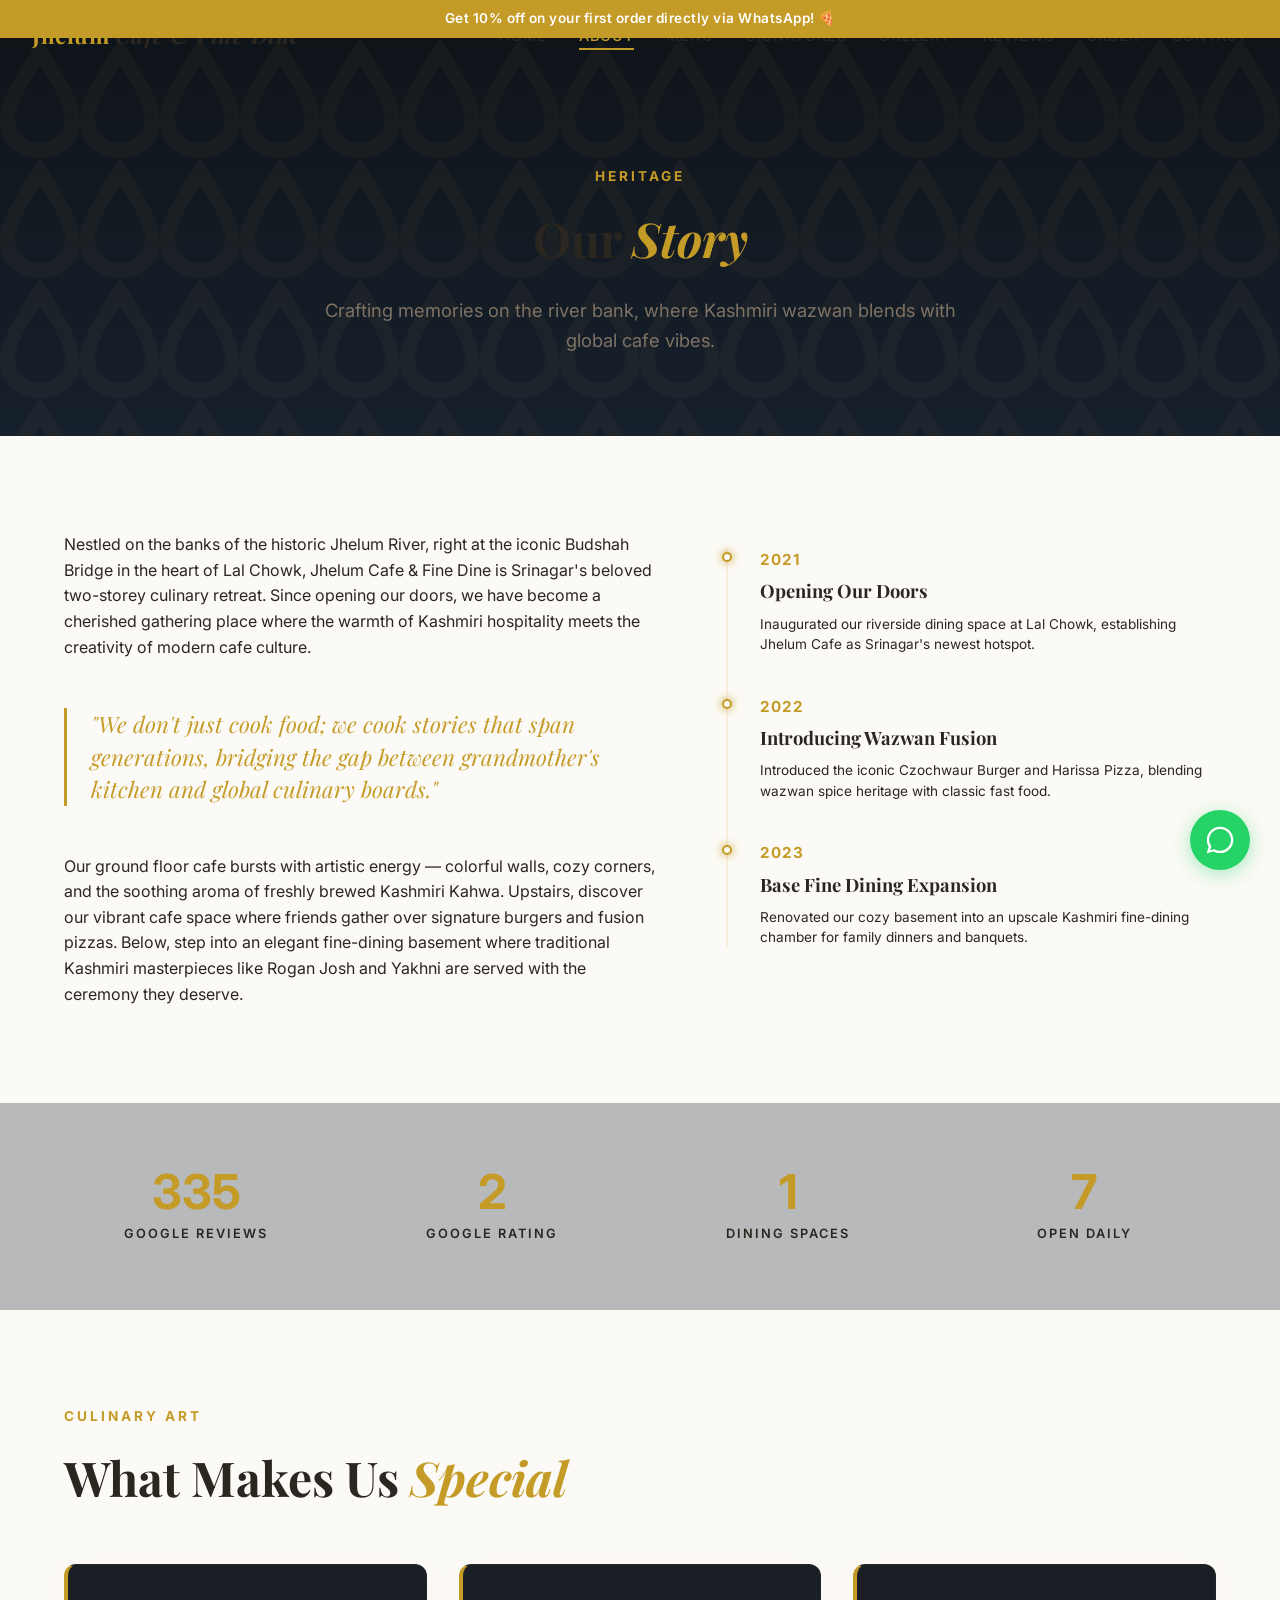
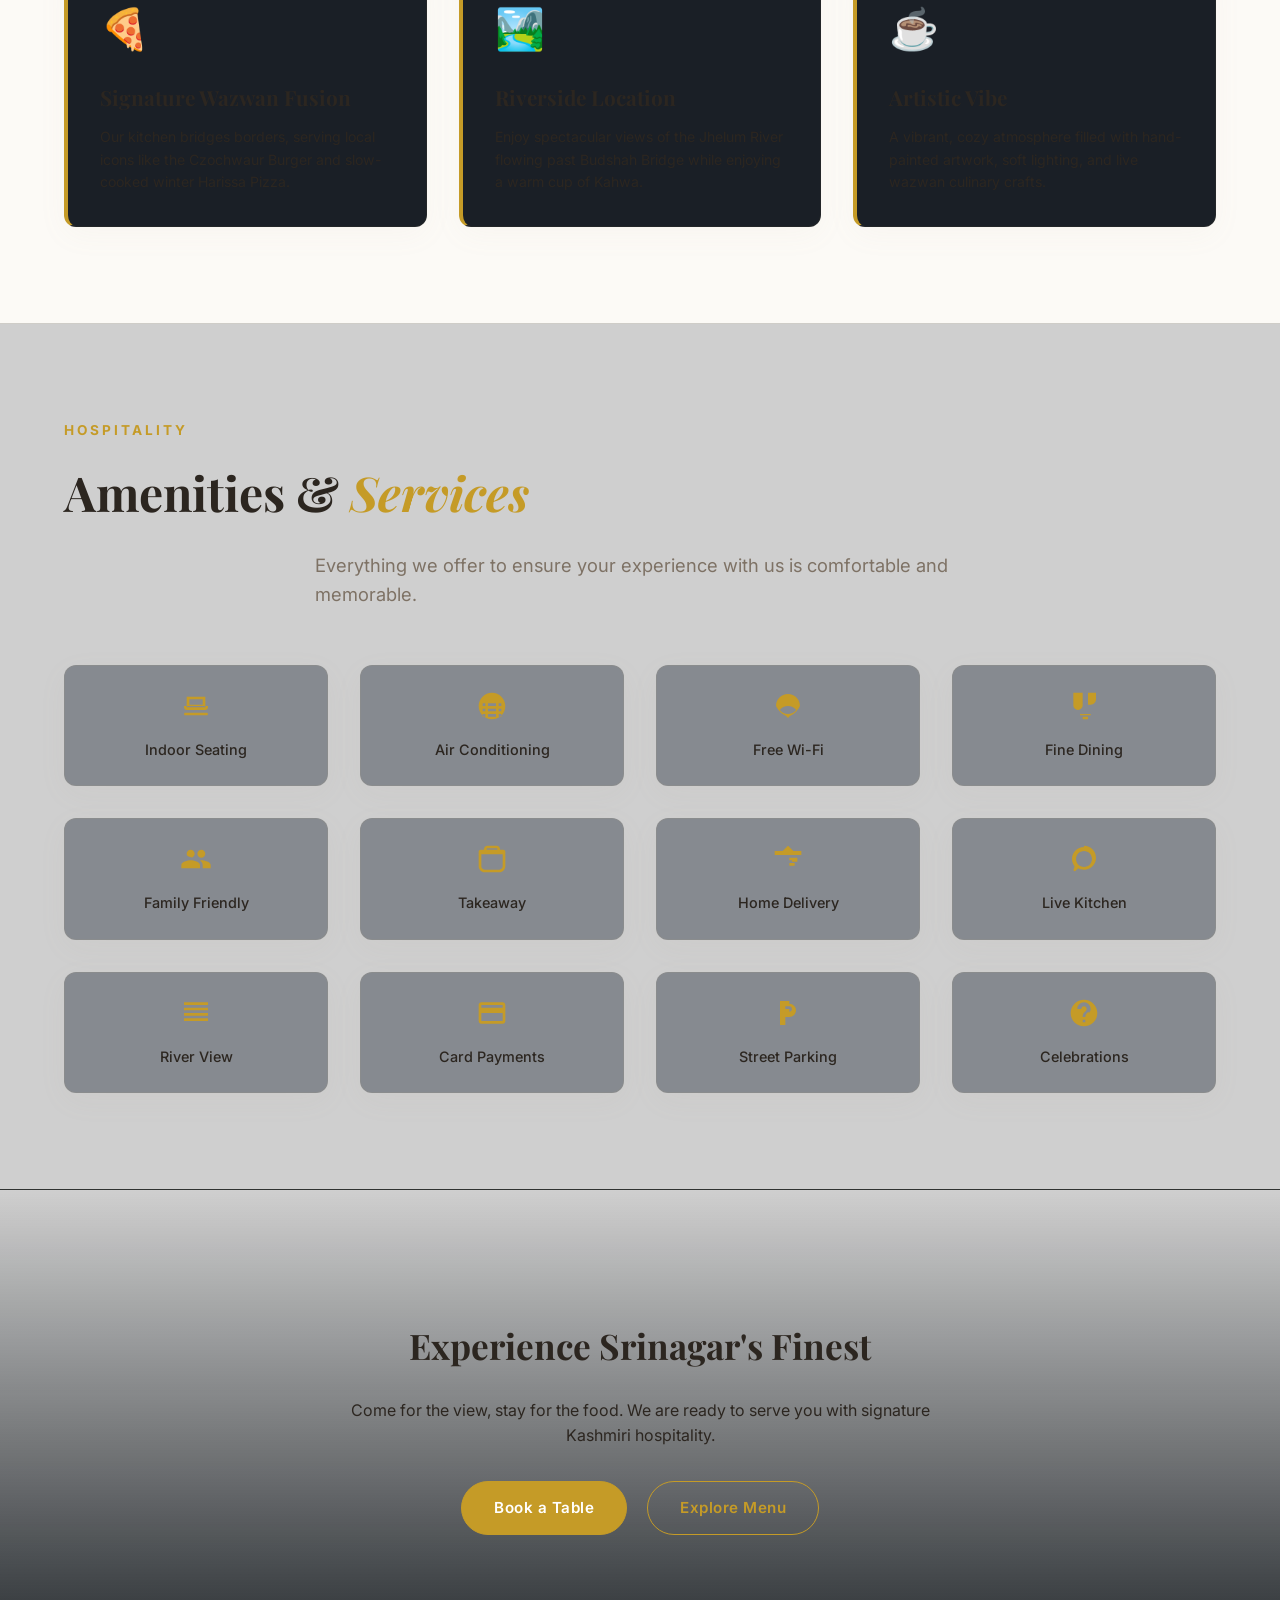
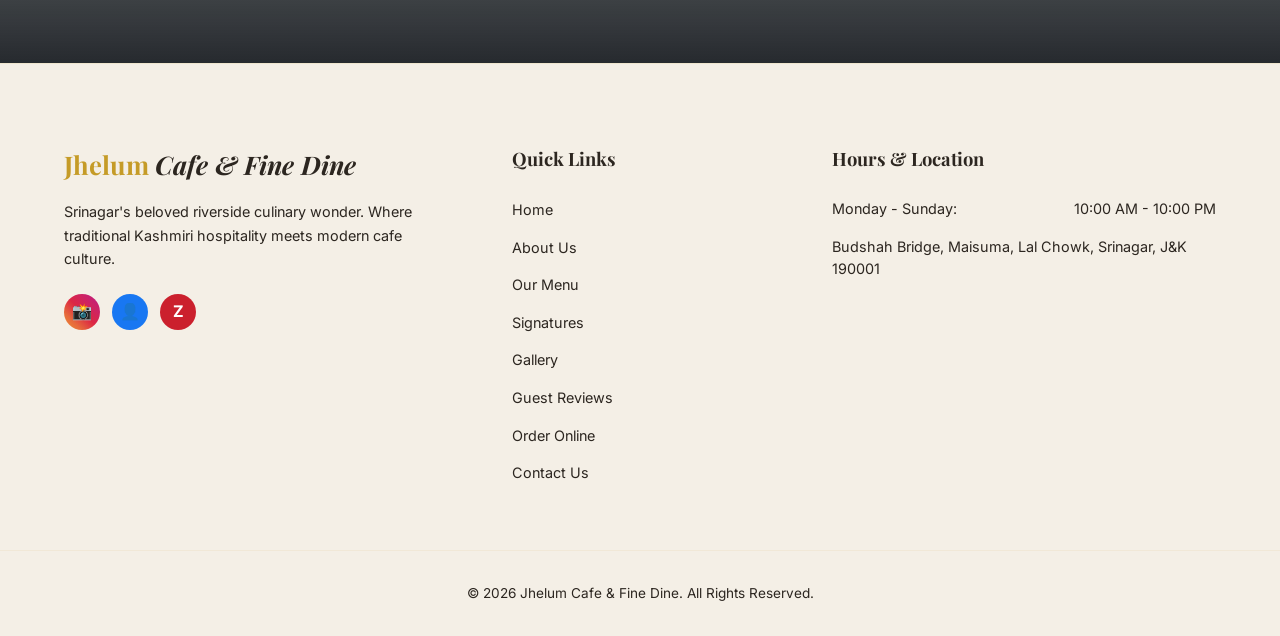
==== commit 793632f9: "Premium ₹1 Lakh Bright Theme & Bespoke CMS Upgrade: Re-styled entire site to warm-cream, saffron-gol" ====
--- a/about.html
+++ b/about.html
@@ -91,13 +91,13 @@
     .timeline-title {
       font-family: var(--font-display);
       font-size: 1.15rem;
-      color: #ffffff;
+      color: var(--text);
       margin-bottom: 0.5rem;
     }
 
     .timeline-desc {
       font-size: 0.85rem;
-      color: var(--muted);
+      color: var(--text-muted);
       line-height: 1.5;
     }
 
@@ -131,7 +131,7 @@
     .stat-label {
       font-size: 0.8rem;
       text-transform: uppercase;
-      color: var(--muted);
+      color: var(--text-muted);
       letter-spacing: 2px;
       font-weight: 600;
     }
@@ -172,13 +172,13 @@
     .specialty-card h3 {
       font-family: var(--font-display);
       font-size: 1.3rem;
-      color: #ffffff;
+      color: var(--text);
       margin-bottom: 0.75rem;
     }
 
     .specialty-card p {
       font-size: 0.88rem;
-      color: var(--muted);
+      color: var(--text-muted);
       line-height: 1.6;
     }
 
@@ -246,7 +246,7 @@
     }
 
     .about-cta p {
-      color: var(--muted);
+      color: var(--text-muted);
       margin-bottom: 2rem;
     }
 
@@ -284,6 +284,11 @@
   </style>
 </head>
 <body>
+  <!-- Dynamic Alert Promo Banner -->
+  <div class="announcement-alert" style="background: var(--primary); color: #FFFFFF; font-weight:600; text-align:center; padding: 8px 1rem; font-size:0.85rem; letter-spacing:0.5px; z-index:1005; position:relative;">
+    <span id="alertPromoText">Get 10% off on your first order directly via WhatsApp! 🍕</span>
+  </div>
+
 
   <!-- ============================
        NAVIGATION BAR
@@ -566,7 +571,7 @@
         <div class="footer-hours-list">
           <div class="hours-row"><span>Monday - Sunday:</span> <span>10:00 AM - 10:00 PM</span></div>
         </div>
-        <p style="margin-top: 1rem; color: var(--muted); font-size: 0.9rem; line-height: 1.5;">Budshah Bridge, Maisuma, Lal Chowk, Srinagar, J&K 190001</p>
+        <p style="margin-top: 1rem; color: var(--text-muted); font-size: 0.9rem; line-height: 1.5;">Budshah Bridge, Maisuma, Lal Chowk, Srinagar, J&K 190001</p>
       </div>
     </div>
     <div class="footer-bottom">
--- a/style.css
+++ b/style.css
@@ -1,23 +1,25 @@
 /* ==========================================================================
-   DESIGN SYSTEM & CORE RESET
+   DESIGN SYSTEM & CORE RESET (BRIGHT & JOYFUL STANDARD)
    ========================================================================== */
 :root {
-  --bg: #0F1419;
-  --surface: #1A2332;
-  --primary: #D4A853;
-  --secondary: #C0392B;
-  --text: #F0EDE6;
-  --muted: #6B7B8D;
+  --bg: #FCFAF6;             /* Warm cream/ivory background */
+  --surface: #FFFFFF;        /* Pure white cards & panels */
+  --primary: #C59B27;        /* Bright saffron gold */
+  --secondary: #E05244;      /* Joyful wazwan red */
+  --text: #2C2620;           /* Rich coffee charcoal text */
+  --muted: #7E7265;          /* Warm taupe */
   --font-display: 'Playfair Display', Georgia, serif;
   --font-body: 'Inter', -apple-system, sans-serif;
   --radius-sm: 8px;
   --radius: 12px;
   --radius-lg: 20px;
-  --shadow: 0 8px 32px rgba(0,0,0,0.3);
-  --shadow-lg: 0 16px 64px rgba(0,0,0,0.4);
+  --border-color: rgba(197, 155, 39, 0.12);
+  --shadow: 0 8px 30px rgba(180, 160, 140, 0.05);
+  --shadow-lg: 0 16px 64px rgba(180, 160, 140, 0.12);
   --transition: 0.3s cubic-bezier(0.4, 0, 0.2, 1);
   --transition-slow: 0.6s cubic-bezier(0.4, 0, 0.2, 1);
   --nav-height: 72px;
+  --accent-success: #27AE60; /* Positive green */
 }
 
 *, *::before, *::after {
@@ -85,11 +87,11 @@
 }
 
 .navbar.scrolled {
-  background: rgba(15, 20, 25, 0.85);
+  background: rgba(255, 255, 255, 0.85);
   backdrop-filter: blur(20px);
   -webkit-backdrop-filter: blur(20px);
-  border-bottom: 1px solid rgba(212, 168, 83, 0.1);
-  box-shadow: 0 4px 30px rgba(0,0,0,0.3);
+  border-bottom: 1px solid var(--border-color);
+  box-shadow: 0 4px 30px rgba(180, 160, 140, 0.08);
 }
 
 .nav-logo {
@@ -102,7 +104,7 @@
 }
 
 .nav-logo span {
-  color: #ffffff;
+  color: var(--text);
   font-style: italic;
 }
 
@@ -183,7 +185,7 @@
   display: none;
   position: fixed;
   inset: 0;
-  background: rgba(15, 20, 25, 0.98);
+  background: rgba(252, 250, 246, 0.98);
   backdrop-filter: blur(30px);
   -webkit-backdrop-filter: blur(30px);
   z-index: 1001;
@@ -224,10 +226,10 @@
   left: 0;
   right: 0;
   height: 60px;
-  background: rgba(15, 20, 25, 0.95);
+  background: rgba(255, 255, 255, 0.95);
   backdrop-filter: blur(15px);
   -webkit-backdrop-filter: blur(15px);
-  border-top: 1px solid rgba(212, 168, 83, 0.12);
+  border-top: 1px solid var(--border-color);
   z-index: 999;
 }
 
@@ -283,21 +285,14 @@
 }
 
 @keyframes whatsappPulse {
-  0% {
-    box-shadow: 0 0 0 0 rgba(37, 211, 102, 0.6);
-  }
-  70% {
-    box-shadow: 0 0 0 15px rgba(37, 211, 102, 0);
-  }
-  100% {
-    box-shadow: 0 0 0 0 rgba(37, 211, 102, 0);
-  }
+  0% { box-shadow: 0 0 0 0 rgba(37, 211, 102, 0.6); }
+  70% { box-shadow: 0 0 0 15px rgba(37, 211, 102, 0); }
+  100% { box-shadow: 0 0 0 0 rgba(37, 211, 102, 0); }
 }
 
 /* ==========================================================================
    REUSABLE COMPONENTS
    ========================================================================== */
-/* Section Headings */
 .section-label {
   display: block;
   font-size: 0.85rem;
@@ -312,7 +307,7 @@
   font-family: var(--font-display);
   font-size: clamp(2rem, 4vw, 3rem);
   font-weight: 700;
-  color: #ffffff;
+  color: var(--text);
   margin-bottom: 1.25rem;
 }
 
@@ -344,7 +339,7 @@
 
 .btn-primary {
   background-color: var(--primary);
-  color: #0F1419;
+  color: #FFFFFF;
   border: 1px solid var(--primary);
 }
 
@@ -352,7 +347,7 @@
   background-color: transparent;
   color: var(--primary);
   transform: translateY(-2px);
-  box-shadow: 0 8px 24px rgba(212, 168, 83, 0.2);
+  box-shadow: 0 8px 24px rgba(197, 155, 39, 0.15);
 }
 
 .btn-outline {
@@ -363,47 +358,45 @@
 
 .btn-outline:hover {
   background-color: var(--primary);
-  color: #0F1419;
+  color: #FFFFFF;
   transform: translateY(-2px);
-  box-shadow: 0 8px 24px rgba(212, 168, 83, 0.2);
+  box-shadow: 0 8px 24px rgba(197, 155, 39, 0.15);
 }
 
 /* Glassmorphic Cards & Panels */
 .glass-panel {
-  background: rgba(26, 35, 50, 0.45);
-  backdrop-filter: blur(16px);
-  -webkit-backdrop-filter: blur(16px);
-  border: 1px solid rgba(212, 168, 83, 0.08);
+  background: var(--surface);
+  border: 1px solid var(--border-color);
   box-shadow: var(--shadow);
   border-radius: var(--radius);
   transition: var(--transition);
 }
 
 .glass-panel:hover {
-  border-color: rgba(212, 168, 83, 0.22);
-  box-shadow: 0 12px 40px rgba(212, 168, 83, 0.08);
+  border-color: rgba(197, 155, 39, 0.25);
+  box-shadow: 0 12px 40px rgba(197, 155, 39, 0.08);
 }
 
 /* ==========================================================================
-   SCROLL REVEAL & COUNTUP ANIMATIONS
+   SCROLL REVEAL ANIMATIONS
    ========================================================================== */
 .reveal {
   opacity: 0;
   transform: translateY(30px);
-  transition: opacity 0.8s cubic-bezier(0.4, 0, 0.2, 1), transform 0.8s cubic-bezier(0.4, 0, 0.2, 1);
-}
-
-.reveal.visible {
+  transition: opacity 0.8s cubic-bezier(0.16, 1, 0.3, 1), transform 0.8s cubic-bezier(0.16, 1, 0.3, 1);
+}
+
+.reveal.active {
   opacity: 1;
   transform: translateY(0);
 }
 
 /* ==========================================================================
-   FOOTER (CONSISTENT STRUCTURE)
+   FOOTER
    ========================================================================== */
 .footer {
-  background: #0a0e12;
-  border-top: 1px solid rgba(212, 168, 83, 0.08);
+  background: #F4EFE6;       /* Soft warm sand/cream */
+  border-top: 1px solid var(--border-color);
   padding: 5rem 0 2rem;
 }
 
@@ -411,7 +404,6 @@
   display: grid;
   grid-template-columns: 1.5fr 1fr 1.5fr;
   gap: 4rem;
-  margin-bottom: 4rem;
 }
 
 .footer-brand h3 {
@@ -423,34 +415,31 @@
 }
 
 .footer-brand h3 span {
-  color: #ffffff;
+  color: var(--text);
   font-style: italic;
 }
 
 .footer-brand p {
-  color: var(--muted);
+  color: var(--text-muted);
   font-size: 0.9rem;
+  line-height: 1.6;
   margin-bottom: 1.5rem;
-  line-height: 1.7;
-}
-
-/* Social media icon groups */
+}
+
 .footer-social {
   display: flex;
   gap: 12px;
-  align-items: center;
 }
 
 .footer-social a {
   display: inline-flex;
   align-items: center;
   justify-content: center;
-  width: 40px;
-  height: 40px;
-  border-radius: 10px;
+  width: 36px;
+  height: 36px;
+  border-radius: 50%;
   color: #ffffff;
   font-weight: 700;
-  font-size: 1.2rem;
   transition: var(--transition);
 }
 
@@ -464,21 +453,18 @@
 
 .footer-social a[aria-label="Zomato"] {
   background: #CB202D;
-  font-family: var(--font-display) !important;
-  font-weight: 900 !important;
 }
 
 .footer-social a:hover {
   transform: translateY(-4px) scale(1.05);
-  box-shadow: 0 8px 16px rgba(0,0,0,0.3);
+  box-shadow: 0 8px 16px rgba(197, 155, 39, 0.15);
 }
 
 .footer-col h4 {
   font-family: var(--font-display);
   font-size: 1.15rem;
-  color: #ffffff;
+  color: var(--text);
   margin-bottom: 1.5rem;
-  letter-spacing: 0.5px;
 }
 
 .footer-col ul {
@@ -489,7 +475,7 @@
 }
 
 .footer-col ul a {
-  color: var(--muted);
+  color: var(--text-muted);
   font-size: 0.9rem;
 }
 
@@ -502,50 +488,249 @@
   display: flex;
   flex-direction: column;
   gap: 0.5rem;
+}
+
+.hours-row {
+  display: flex;
+  justify-content: space-between;
   font-size: 0.9rem;
-  color: var(--muted);
-}
-
-.hours-row {
-  display: flex;
-  justify-content: space-between;
-  border-bottom: 1px solid rgba(255,255,255,0.03);
-  padding-bottom: 4px;
-}
-
-.hours-row span:last-child {
-  color: var(--text);
-  font-weight: 500;
+  color: var(--text-muted);
 }
 
 .footer-bottom {
   text-align: center;
-  border-top: 1px solid rgba(255, 255, 255, 0.04);
+  border-top: 1px solid rgba(197, 155, 39, 0.08);
+  margin-top: 4rem;
   padding-top: 2rem;
 }
 
 .footer-bottom p {
+  color: var(--text-muted);
+  font-size: 0.85rem;
+}
+
+/* ==========================================================================
+   BESPOKE CMS ADMIN PORTAL CLASSES
+   ========================================================================== */
+.admin-tabs {
+  display: flex;
+  gap: 1rem;
+  border-bottom: 2px solid rgba(197, 155, 39, 0.1);
+  margin-bottom: 2.5rem;
+  overflow-x: auto;
+}
+
+.admin-tab-btn {
+  padding: 0.75rem 1.5rem;
+  border: none;
+  background: none;
+  font-size: 1rem;
+  font-weight: 600;
+  cursor: pointer;
   color: var(--muted);
+  border-bottom: 3px solid transparent;
+  transition: var(--transition);
+  white-space: nowrap;
+}
+
+.admin-tab-btn.active {
+  color: var(--primary);
+  border-bottom-color: var(--primary);
+}
+
+.admin-section {
+  display: none;
+}
+
+.admin-section.active {
+  display: block;
+}
+
+.admin-stats-grid {
+  display: grid;
+  grid-template-columns: repeat(auto-fit, minmax(220px, 1fr));
+  gap: 1.5rem;
+  margin-bottom: 3rem;
+}
+
+.admin-stat-card {
+  padding: 1.5rem;
+  text-align: center;
+}
+
+.admin-stat-number {
+  font-size: 2.5rem;
+  font-weight: 700;
+  color: var(--primary);
+  line-height: 1.2;
+}
+
+.admin-stat-label {
   font-size: 0.85rem;
-}
-
-/* ==========================================================================
-   RESPONSIVE DESIGN STYLE ADAPTATIONS
-   ========================================================================== */
-@media (max-width: 1024px) {
-  .navbar {
-    padding: 0 1.5rem;
-  }
-  .nav-links {
-    gap: 1.25rem;
-  }
-  .footer-inner {
-    grid-template-columns: 1fr 1fr;
-    gap: 3rem;
-  }
-  .footer-col:last-child {
-    grid-column: span 2;
-  }
+  color: var(--muted);
+  text-transform: uppercase;
+  font-weight: 600;
+  letter-spacing: 0.5px;
+}
+
+.admin-table-container {
+  overflow-x: auto;
+  background: var(--surface);
+  border-radius: var(--radius);
+  border: 1px solid var(--border-color);
+  margin-bottom: 2rem;
+}
+
+table.admin-table {
+  width: 100%;
+  border-collapse: collapse;
+  text-align: left;
+}
+
+table.admin-table th, table.admin-table td {
+  padding: 1rem 1.5rem;
+  border-bottom: 1px solid var(--border-color);
+  font-size: 0.95rem;
+}
+
+table.admin-table th {
+  background: rgba(197, 155, 39, 0.04);
+  font-weight: 600;
+  color: var(--primary);
+}
+
+table.admin-table tr:hover {
+  background: rgba(197, 155, 39, 0.01);
+}
+
+/* Switch Styles */
+.switch {
+  position: relative;
+  display: inline-block;
+  width: 44px;
+  height: 22px;
+}
+
+.switch input {
+  opacity: 0;
+  width: 0;
+  height: 0;
+}
+
+.slider {
+  position: absolute;
+  cursor: pointer;
+  inset: 0;
+  background-color: #ccc;
+  transition: .4s;
+  border-radius: 34px;
+}
+
+.slider:before {
+  position: absolute;
+  content: "";
+  height: 16px;
+  width: 16px;
+  left: 3px;
+  bottom: 3px;
+  background-color: white;
+  transition: .4s;
+  border-radius: 50%;
+}
+
+input:checked + .slider {
+  background-color: var(--accent-success);
+}
+
+input:checked + .slider:before {
+  transform: translateX(22px);
+}
+
+/* Modal styles */
+.modal {
+  position: fixed;
+  inset: 0;
+  background: rgba(0,0,0,0.5);
+  z-index: 2000;
+  display: none;
+  align-items: center;
+  justify-content: center;
+  backdrop-filter: blur(5px);
+}
+
+.modal.open {
+  display: flex;
+}
+
+.modal-content {
+  background: var(--surface);
+  border-radius: var(--radius);
+  padding: 2.5rem;
+  max-width: 500px;
+  width: 90%;
+  border: 1px solid var(--border-color);
+  box-shadow: var(--shadow-lg);
+}
+
+.modal-header {
+  display: flex;
+  justify-content: space-between;
+  align-items: center;
+  margin-bottom: 1.5rem;
+}
+
+.modal-header h3 {
+  font-family: var(--font-display);
+  font-size: 1.5rem;
+  color: var(--text);
+}
+
+.modal-close {
+  background: none;
+  border: none;
+  font-size: 1.5rem;
+  cursor: pointer;
+  color: var(--muted);
+}
+
+/* Form Styles */
+.admin-input-group {
+  display: flex;
+  flex-direction: column;
+  gap: 0.4rem;
+  margin-bottom: 1.2rem;
+}
+
+.admin-input-group label {
+  font-size: 0.8rem;
+  font-weight: 600;
+  color: var(--primary);
+  text-transform: uppercase;
+}
+
+.admin-input-group input, .admin-input-group select, .admin-input-group textarea {
+  padding: 0.75rem 1rem;
+  border-radius: var(--radius-sm);
+  border: 1px solid var(--border-color);
+  background: #FCFAF6;
+  color: var(--text);
+  outline: none;
+}
+
+.admin-input-group input:focus, .admin-input-group select:focus, .admin-input-group textarea:focus {
+  border-color: var(--primary);
+}
+
+/* Out of Stock faded menu card */
+.menu-card.out-of-stock {
+  opacity: 0.6;
+}
+
+.menu-card.out-of-stock .btn-add {
+  background: #E0E0E0 !important;
+  color: #9E9E9E !important;
+  border-color: #E0E0E0 !important;
+  pointer-events: none;
 }
 
 @media (max-width: 768px) {
